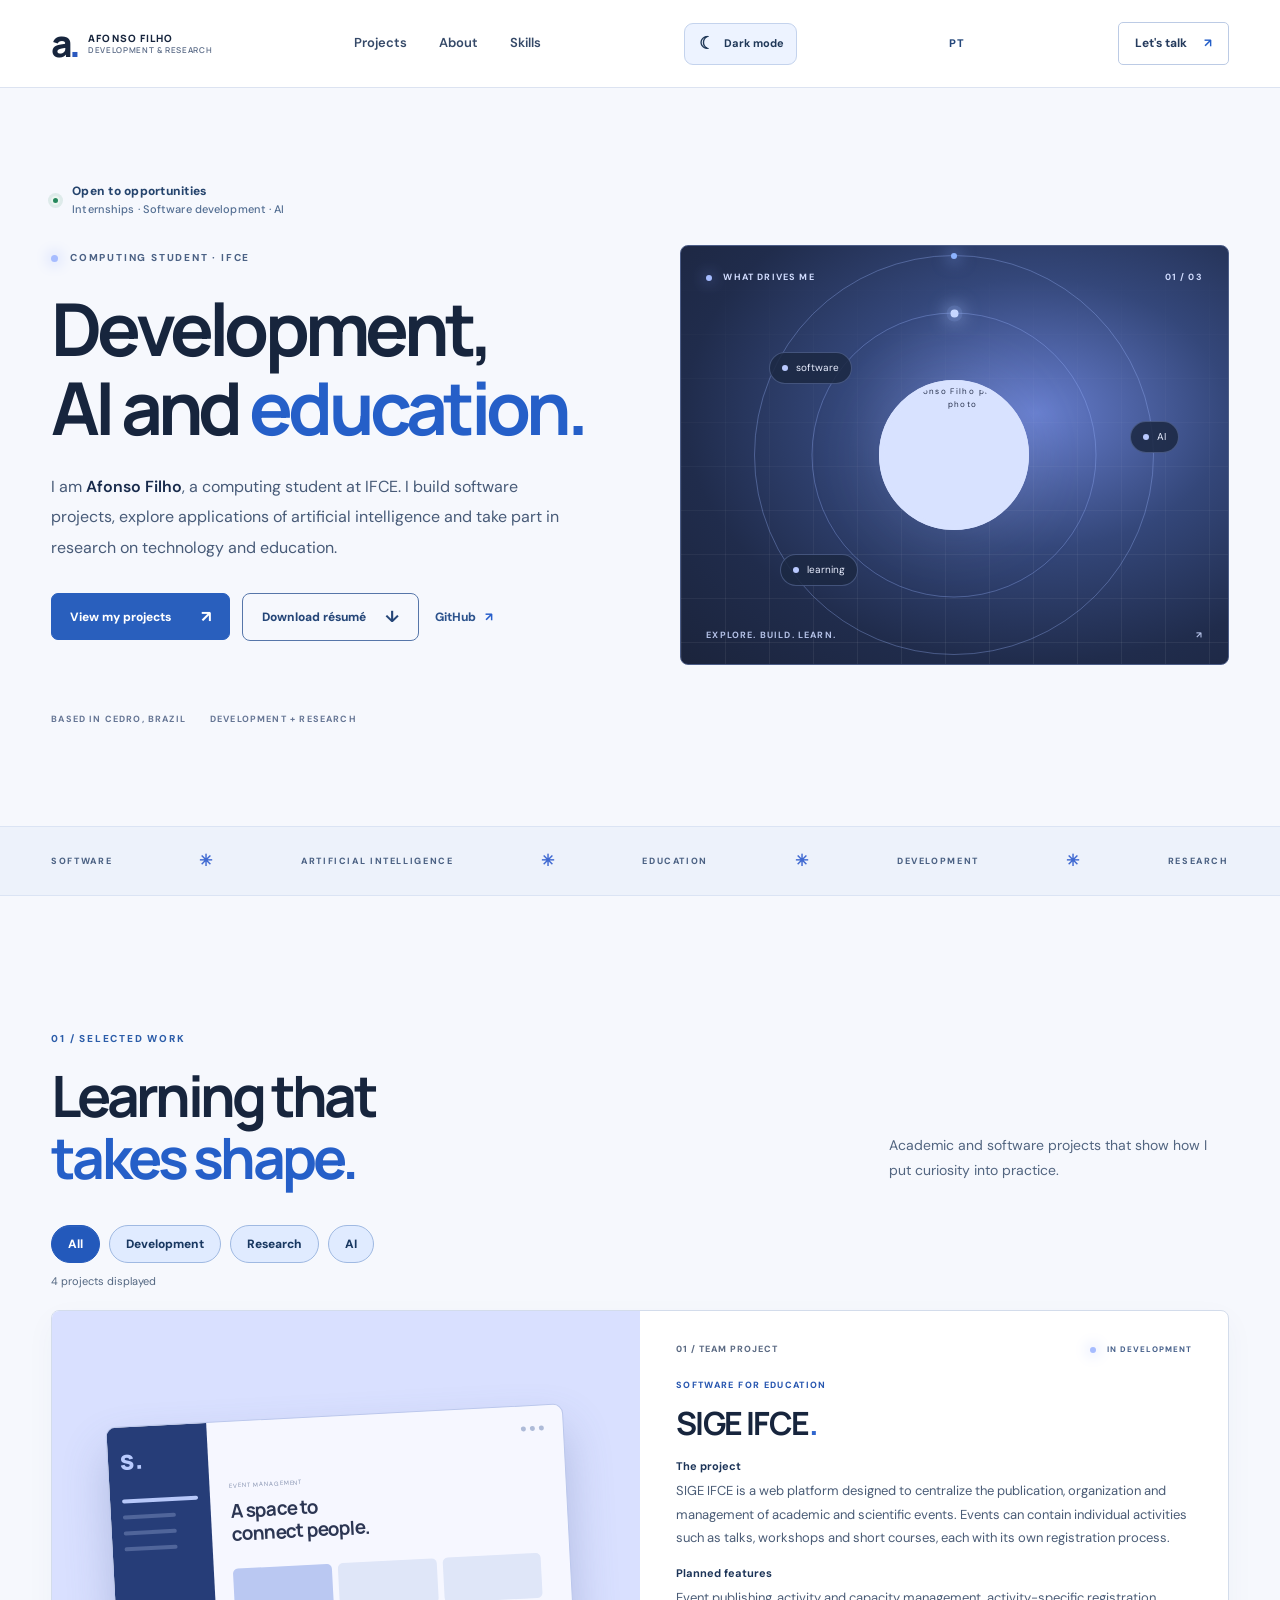
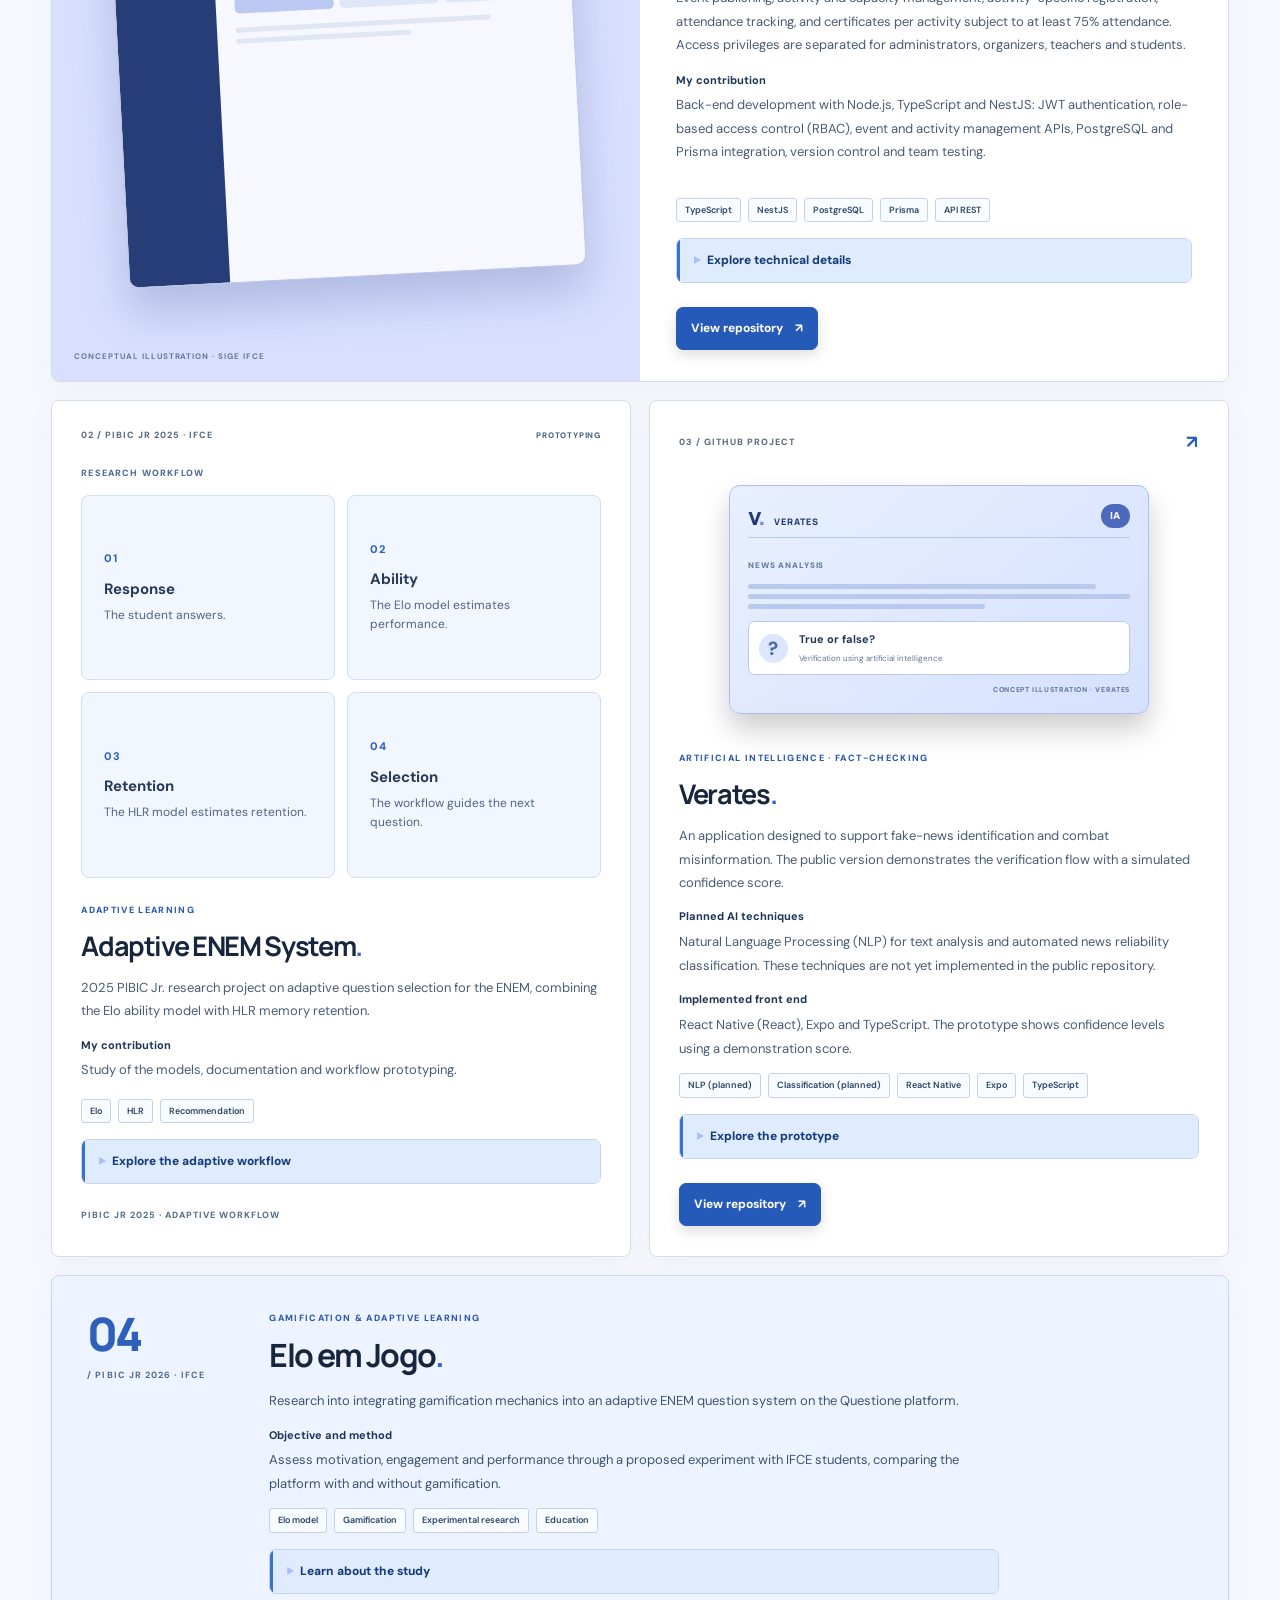
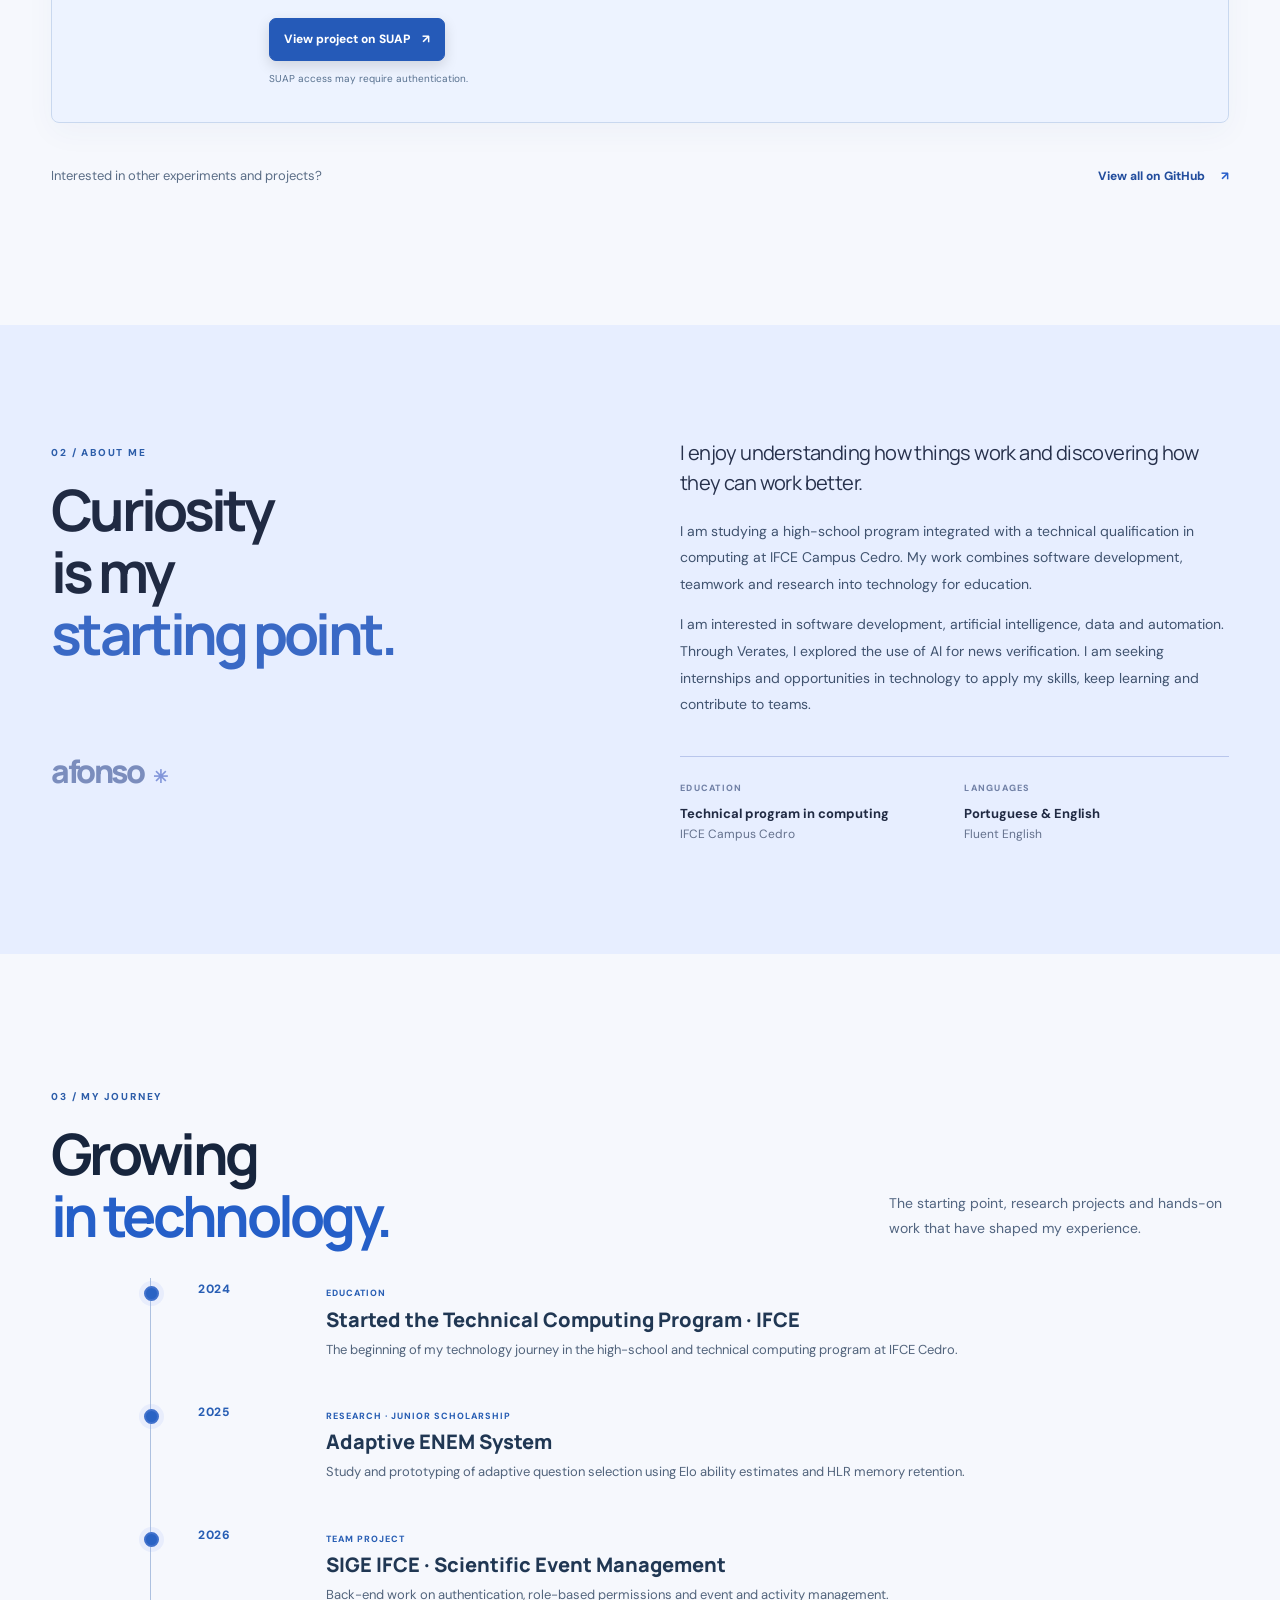
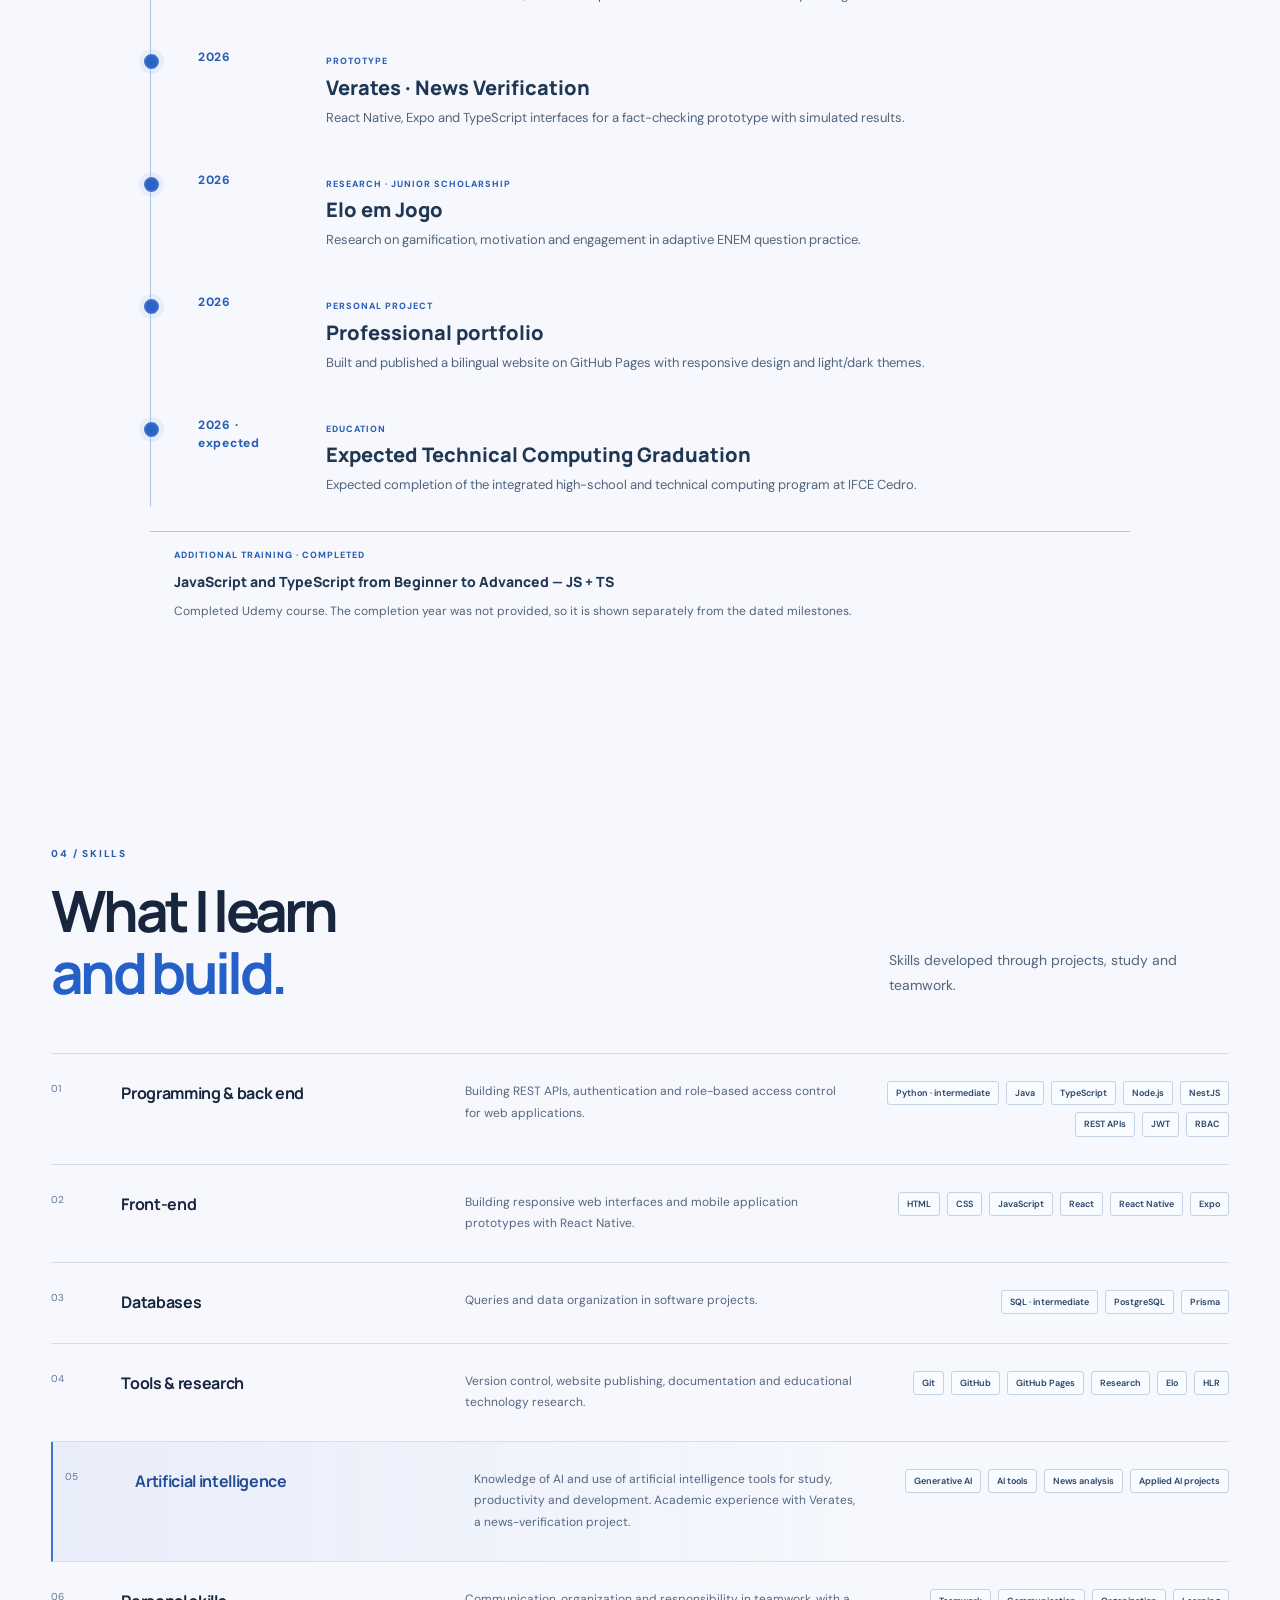
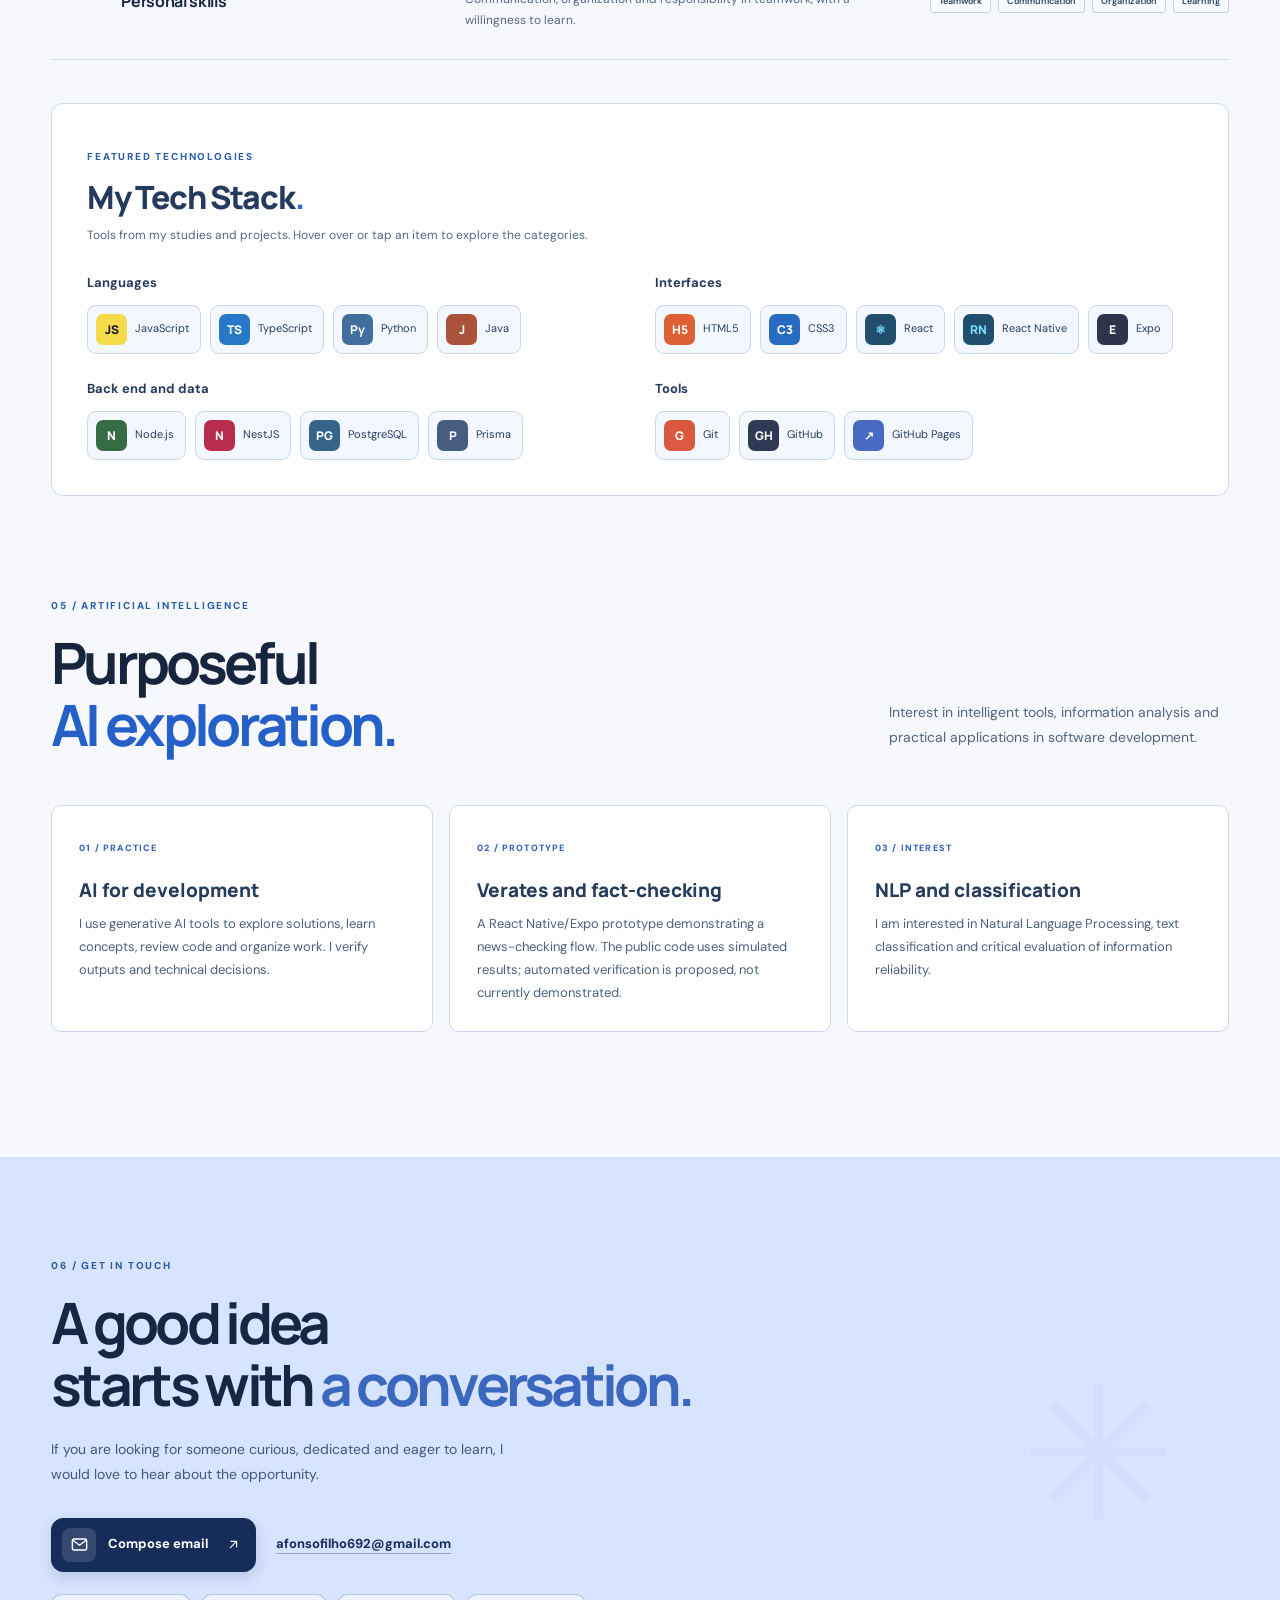
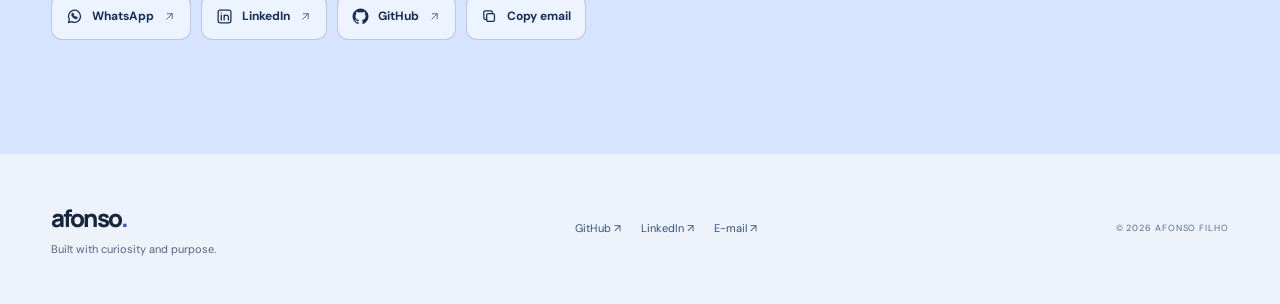
==== en.html @ eaf76ac8 "Adiciona WhatsApp aos contatos do portfólio" ====
<!doctype html>
<html lang="en">
<head>
  <meta charset="utf-8">
  <meta name="viewport" content="width=device-width,initial-scale=1">
  <meta name="description" content="Afonso Filho's portfolio featuring software development, artificial intelligence, IFCE research projects and interest in tech internships.">
  <meta name="theme-color" content="#10131c">
  <title>Afonso Filho | Software Development & AI Portfolio</title>

  <link rel="canonical" href="https://dev-aafonso.github.io/afonso-filho-portfolio/en.html">
  <link rel="alternate" hreflang="pt-BR" href="https://dev-aafonso.github.io/afonso-filho-portfolio/">
  <link rel="alternate" hreflang="en" href="https://dev-aafonso.github.io/afonso-filho-portfolio/en.html">
  <link rel="alternate" hreflang="x-default" href="https://dev-aafonso.github.io/afonso-filho-portfolio/">
  <meta name="robots" content="index, follow">
  <meta property="og:type" content="website">
  <meta property="og:site_name" content="Afonso Filho — Portfolio">
  <meta property="og:locale" content="en_US">
  <meta property="og:title" content="Afonso Filho | Software Development & AI Portfolio">
  <meta property="og:description" content="Afonso Filho's portfolio featuring software development, artificial intelligence, IFCE research projects and interest in tech internships.">
  <meta property="og:url" content="https://dev-aafonso.github.io/afonso-filho-portfolio/en.html">
  <meta property="og:image" content="https://avatars.githubusercontent.com/u/185633036?v=4">
  <meta property="og:image:alt" content="Afonso Filho — developer profile photo">
  <meta name="twitter:card" content="summary">
  <meta name="twitter:title" content="Afonso Filho | Software Development & AI Portfolio">
  <meta name="twitter:description" content="Afonso Filho's portfolio featuring software development, artificial intelligence, IFCE research projects and interest in tech internships.">
  <meta name="twitter:image" content="https://avatars.githubusercontent.com/u/185633036?v=4">
  <script type="application/ld+json">{"@context":"https://schema.org","@type":"Person","name":"Afonso José Moreira Barros Filho","alternateName":"Afonso Filho","url":"https://dev-aafonso.github.io/afonso-filho-portfolio/en.html","sameAs":["https://github.com/Dev-aafonso","https://www.linkedin.com/in/afonso-filho-ab43811a6/"],"jobTitle":"Computing student and software developer","knowsAbout":["JavaScript","TypeScript","React","React Native","Node.js","NestJS","PostgreSQL","Artificial Intelligence"]}</script>
  <link rel="icon" href="./favicon.svg" type="image/svg+xml">
  <script>
    /* Defina o tema antes do primeiro desenho da pagina (evita flash visual). */
    (function () {
      try {
        var saved = localStorage.getItem('afonso-theme');
        var chosen = saved === 'light' || saved === 'dark'
          ? saved
          : (matchMedia('(prefers-color-scheme: light)').matches ? 'light' : 'dark');
        document.documentElement.setAttribute('data-theme', chosen);
      } catch (e) {
        document.documentElement.setAttribute('data-theme', 'dark');
      }
    })();
  </script>
  <link rel="stylesheet" href="./style.css">
  <link rel="stylesheet" href="./theme-responsive.css?v=20261117-15">
  <link rel="stylesheet" href="./contact-timeline.css?v=20261117-15">
  <script src="./script.js?v=20261117-15" defer></script>
</head>
<body>
  <div class="scroll-progress" data-scroll-progress aria-hidden="true"></div>
  <a class="skip-link" href="#conteudo">Skip to content</a>
  <header class="header">
    <div class="shell nav-wrap">
      <a class="brand" href="#inicio" aria-label="Afonso Filho, home"><span class="brand-mark">a<span>.</span></span><span class="brand-name">AFONSO FILHO <small>DEVELOPMENT & RESEARCH</small></span></a>
      <nav class="navigation" aria-label="Main navigation"><a href="#projetos">Projects</a><a href="#sobre">About</a><a href="#conhecimentos">Skills</a></nav>
      <details class="mobile-menu"><summary>Menu</summary><nav aria-label="Mobile navigation"><a href="#projetos">Projects</a><a href="#sobre">About</a><a href="#conhecimentos">Skills</a><a href="#contato">Contact</a><a href="#trajetoria">Journey</a><a href="#inteligencia-artificial">AI</a></nav></details>
      <button class="theme-toggle" type="button" data-theme-toggle aria-label="Enable light mode" title="Enable light mode"><span class="theme-icon" aria-hidden="true">☀</span><span class="theme-label">Light mode</span></button>
      <a class="language-link" href="./index.html" lang="pt-BR" hreflang="pt-BR">PT</a><a class="nav-contact" href="#contato">Let's talk <span aria-hidden="true">↗</span></a>
    </div>
  </header>
  <main id="conteudo">
    <section class="hero shell" id="inicio">
      <div class="hero-copy">
        <div class="work-availability"><span class="availability-pulse" aria-hidden="true"></span><span><strong>Open to opportunities</strong><small>Internships · Software development · AI</small></span></div>
        <p class="eyebrow"><span class="status-dot"></span> COMPUTING STUDENT · IFCE</p>
        <h1>Development,<br>AI and <em>education.</em></h1>
        <p class="hero-intro">I am <strong>Afonso Filho</strong>, a computing student at IFCE. I build software projects, explore applications of artificial intelligence and take part in research on technology and education.</p>
        <div class="hero-actions"><a class="button primary hero-main-cta" href="#projetos">View my projects <span class="cta-symbol" aria-hidden="true">↗</span></a><a class="button hero-secondary-cta" href="./curriculo-afonso.pdf" download="Curriculo_Afonso.pdf">Download résumé <span class="cta-symbol" aria-hidden="true">↓</span></a><a class="text-link hero-tertiary-link" href="https://github.com/Dev-aafonso" target="_blank" rel="noopener noreferrer">GitHub <span aria-hidden="true">↗</span></a></div>
        <div class="hero-meta"><span>BASED IN CEDRO, BRAZIL</span><span>DEVELOPMENT + RESEARCH</span></div>
      </div>
      <div class="hero-visual" aria-label="Afonso profile photo and illustration of technology, research and learning">
        <div class="visual-top"><span class="visual-tag"><i></i> WHAT DRIVES ME</span><span class="visual-number">01 / 03</span></div>
        <div class="visual-orbit orbit-one"></div><div class="visual-orbit orbit-two"></div>
        <div class="visual-center"><img class="profile-photo" src="https://avatars.githubusercontent.com/u/185633036?v=4" alt="Afonso Filho profile photo" width="150" height="150"></div>
        <span class="orbit-label label-one"><i></i> software</span><span class="orbit-label label-two"><i></i> AI</span><span class="orbit-label label-three"><i></i> learning</span>
        <div class="visual-bottom"><span>EXPLORE. BUILD. LEARN.</span><span>↗</span></div>
      </div>
    </section>
    <div class="ticker" aria-label="Areas of interest"><div class="shell ticker-inner"><span>SOFTWARE</span><i>✳</i><span>ARTIFICIAL INTELLIGENCE</span><i>✳</i><span>EDUCATION</span><i>✳</i><span>DEVELOPMENT</span><i>✳</i><span>RESEARCH</span></div></div>

    <section class="section shell" id="projetos">
      <div class="section-head"><div><p class="eyebrow section-kicker">01 / SELECTED WORK</p><h2>Learning that<br><em>takes shape.</em></h2></div><p>Academic and software projects that show how I put curiosity into practice.</p></div>
      <div class="project-filter" role="group" aria-label="Filter projects">
        <button type="button" class="filter-btn is-active" data-project-filter="all" aria-pressed="true">All</button>
        <button type="button" class="filter-btn" data-project-filter="software" aria-pressed="false">Development</button>
        <button type="button" class="filter-btn" data-project-filter="research" aria-pressed="false">Research</button>
        <button type="button" class="filter-btn" data-project-filter="ai" aria-pressed="false">AI</button>
      </div><p class="filter-feedback" data-filter-feedback aria-live="polite">4 projects displayed</p>
      <article class="project feature-project" data-project-category="software">
        <div class="project-art art-sige" aria-hidden="true"><div class="mini-app"><div class="mini-sidebar"><span class="mini-logo">s.</span><span class="mini-line wide"></span><span class="mini-line"></span><span class="mini-line"></span><span class="mini-line"></span></div><div class="mini-content"><div class="mini-window"><i></i><i></i><i></i></div><span class="mini-label">EVENT MANAGEMENT</span><strong>A space to<br>connect people.</strong><div class="mini-cards"><b></b><b></b><b></b></div><div class="mini-bars"><i></i><i></i></div></div></div><span class="art-caption">CONCEPTUAL ILLUSTRATION · SIGE IFCE</span></div>
        <div class="project-info"><div class="project-top"><span>01 / TEAM PROJECT</span><span class="project-status"><i></i> IN DEVELOPMENT</span></div><div><p class="project-overline">SOFTWARE FOR EDUCATION</p><h3>SIGE IFCE<span>.</span></h3><p class="contribution"><strong>The project</strong> SIGE IFCE is a web platform designed to centralize the publication, organization and management of academic and scientific events. Events can contain individual activities such as talks, workshops and short courses, each with its own registration process.</p><p class="contribution"><strong>Planned features</strong> Event publishing, activity and capacity management, activity-specific registration, attendance tracking, and certificates per activity subject to at least 75% attendance. Access privileges are separated for administrators, organizers, teachers and students.</p><p class="contribution"><strong>My contribution</strong> Back-end development with Node.js, TypeScript and NestJS: JWT authentication, role-based access control (RBAC), event and activity management APIs, PostgreSQL and Prisma integration, version control and team testing.</p></div><div><div class="tags"><span>TypeScript</span><span>NestJS</span><span>PostgreSQL</span><span>Prisma</span><span>API REST</span></div><details class="project-extra"><summary>Explore technical details</summary><div class="project-extra-body"><p>Modular API architecture covering authentication, business rules and data persistence.</p><ul><li>Draft, published, closed and canceled event states.</li><li>Event activities with their own capacity and dates.</li><li>Role permissions and organizer-specific access using JWT and RBAC.</li><li>Registrations, attendance and certificates belong to the planned scope.</li></ul></div></details><a class="project-link" href="https://github.com/Dev-aafonso/SigeIFCE" target="_blank" rel="noopener noreferrer">View repository <span aria-hidden="true">↗</span></a></div></div>
      </article>
      <div class="project-grid">
        <article class="project small-project research-project" data-project-category="research"><div class="card-header"><span>02 / PIBIC JR 2025 · IFCE</span><span class="research-status">PROTOTYPING</span></div><div class="research-flow"><p>RESEARCH WORKFLOW</p><ol aria-label="Simplified research stages"><li><span>01</span><strong>Response</strong><small>The student answers.</small></li><li><span>02</span><strong>Ability</strong><small>The Elo model estimates performance.</small></li><li><span>03</span><strong>Retention</strong><small>The HLR model estimates retention.</small></li><li><span>04</span><strong>Selection</strong><small>The workflow guides the next question.</small></li></ol></div><div class="small-content"><p class="project-overline">ADAPTIVE LEARNING</p><h3>Adaptive ENEM System<span>.</span></h3><p>2025 PIBIC Jr. research project on adaptive question selection for the ENEM, combining the Elo ability model with HLR memory retention.</p><p class="contribution"><strong>My contribution</strong> Study of the models, documentation and workflow prototyping.</p><div class="tags"><span>Elo</span><span>HLR</span><span>Recommendation</span></div><details class="project-extra"><summary>Explore the adaptive workflow</summary><div class="project-extra-body"><p>The proposal combines Elo-based ability estimation with retention prediction using Half-life Regression (HLR).</p><ul><li>Answers update performance estimates.</li><li>Response history informs retention estimates.</li><li>The system chooses topics and questions for the next review.</li></ul></div></details><span class="quiet-label">PIBIC JR 2025 · ADAPTIVE WORKFLOW</span></div></article>
        <article class="project small-project verates-project" data-project-category="ai"><div class="card-header"><span>03 / GITHUB PROJECT</span><span class="arrow-icon">↗</span></div><div class="verates-art" aria-hidden="true"><div class="fact-check-ui"><div class="fact-check-head"><span class="fact-check-logo">v<span>.</span> <small>VERATES</small></span><span class="fact-check-chip">IA</span></div><div class="fact-check-question"><span class="fact-check-label">NEWS ANALYSIS</span><div class="fact-check-lines"><i></i><i></i><i></i></div></div><div class="fact-check-result"><span class="fact-check-symbol">?</span><span class="fact-check-copy"><strong>True or false?</strong><small>Verification using artificial intelligence</small></span></div><span class="fact-check-decor">CONCEPT ILLUSTRATION · VERATES</span></div></div><div class="small-content"><p class="project-overline">ARTIFICIAL INTELLIGENCE · FACT-CHECKING</p><h3>Verates<span>.</span></h3><p>An application designed to support fake-news identification and combat misinformation. The public version demonstrates the verification flow with a simulated confidence score.</p><p class="contribution"><strong>Planned AI techniques</strong> Natural Language Processing (NLP) for text analysis and automated news reliability classification. These techniques are not yet implemented in the public repository.</p><p class="contribution"><strong>Implemented front end</strong> React Native (React), Expo and TypeScript. The prototype shows confidence levels using a demonstration score.</p><div class="tags"><span>NLP (planned)</span><span>Classification (planned)</span><span>React Native</span><span>Expo</span><span>TypeScript</span></div><details class="project-extra"><summary>Explore the prototype</summary><div class="project-extra-body"><p>Built with React Native, Expo and TypeScript, the app includes link submission and results screens.</p><p><strong>Current state:</strong> the displayed score is simulated. NLP and reliability classification are proposed future integrations, not features verified in the public code.</p></div></details><a class="project-link" href="https://github.com/Dev-aafonso/ProjetoVerates" target="_blank" rel="noopener noreferrer">View repository <span aria-hidden="true">↗</span></a></div></article>
      </div>
      <article class="project pibic-project" data-project-category="research" aria-labelledby="pibic-title">
        <div class="pibic-number">04 <span>/ PIBIC JR 2026 · IFCE</span></div>
        <div class="pibic-copy"><p class="project-overline">GAMIFICATION & ADAPTIVE LEARNING</p><h3 id="pibic-title">Elo em Jogo<span>.</span></h3><p>Research into integrating gamification mechanics into an adaptive ENEM question system on the Questione platform.</p><p class="contribution"><strong>Objective and method</strong> Assess motivation, engagement and performance through a proposed experiment with IFCE students, comparing the platform with and without gamification.</p><div class="tags"><span>Elo model</span><span>Gamification</span><span>Experimental research</span><span>Education</span></div><details class="project-extra"><summary>Learn about the study</summary><div class="project-extra-body"><p>The study examines whether gamification mechanics can benefit motivation, engagement and performance when practicing adaptive ENEM questions.</p><p><strong>Stage:</strong> research and design of a comparison between gamified and non-gamified experiences.</p></div></details><a class="project-link" href="https://suap.ifce.edu.br/pesquisa/projeto/3895/" target="_blank" rel="noopener noreferrer">View project on SUAP <span aria-hidden="true">↗</span></a><small class="pibic-note">SUAP access may require authentication.</small></div>
      </article>
      <div class="more-work"><p>Interested in other experiments and projects?</p><a class="text-link" href="https://github.com/Dev-aafonso?tab=repositories" target="_blank" rel="noopener noreferrer">View all on GitHub <span aria-hidden="true">↗</span></a></div>
    </section>

    <section class="about-band" id="sobre"><div class="shell about-layout"><div class="about-heading"><p class="eyebrow section-kicker">02 / ABOUT ME</p><h2>Curiosity<br>is my<br> <em>starting point.</em></h2><div class="about-signature">afonso<span>✳</span></div></div><div class="about-copy"><p class="lead">I enjoy understanding how things work and discovering how they can work better.</p><p>I am studying a high-school program integrated with a technical qualification in computing at IFCE Campus Cedro. My work combines software development, teamwork and research into technology for education.</p><p>I am interested in software development, artificial intelligence, data and automation. Through Verates, I explored the use of AI for news verification. I am seeking internships and opportunities in technology to apply my skills, keep learning and contribute to teams.</p><div class="about-facts"><div><span>EDUCATION</span><strong>Technical program in computing</strong><small>IFCE Campus Cedro</small></div><div><span>LANGUAGES</span><strong>Portuguese & English</strong><small>Fluent English</small></div></div></div></div></section>

    <section class="section shell timeline-section" id="trajetoria" aria-labelledby="timeline-title">
      <div class="section-head timeline-heading">
        <div><p class="eyebrow section-kicker">03 / MY JOURNEY</p><h2 id="timeline-title">Growing<br><em>in technology.</em></h2></div>
        <p>The starting point, research projects and hands-on work that have shaped my experience.</p>
      </div>
      <ol class="journey-timeline" data-journey-timeline aria-label="Milestones in my journey">
        <li class="journey-item journey-formacao"><span class="journey-date">2024</span><div class="journey-content"><span class="journey-kind">EDUCATION</span><h3>Started the Technical Computing Program · IFCE</h3><p>The beginning of my technology journey in the high-school and technical computing program at IFCE Cedro.</p></div></li>
        <li class="journey-item journey-pesquisa"><span class="journey-date">2025</span><div class="journey-content"><span class="journey-kind">RESEARCH · JUNIOR SCHOLARSHIP</span><h3>Adaptive ENEM System</h3><p>Study and prototyping of adaptive question selection using Elo ability estimates and HLR memory retention.</p></div></li>
        <li class="journey-item journey-projeto"><span class="journey-date">2026</span><div class="journey-content"><span class="journey-kind">TEAM PROJECT</span><h3>SIGE IFCE · Scientific Event Management</h3><p>Back-end work on authentication, role-based permissions and event and activity management.</p></div></li>
        <li class="journey-item journey-projeto"><span class="journey-date">2026</span><div class="journey-content"><span class="journey-kind">PROTOTYPE</span><h3>Verates · News Verification</h3><p>React Native, Expo and TypeScript interfaces for a fact-checking prototype with simulated results.</p></div></li>
        <li class="journey-item journey-pesquisa"><span class="journey-date">2026</span><div class="journey-content"><span class="journey-kind">RESEARCH · JUNIOR SCHOLARSHIP</span><h3>Elo em Jogo</h3><p>Research on gamification, motivation and engagement in adaptive ENEM question practice.</p></div></li>
        <li class="journey-item journey-projeto"><span class="journey-date">2026</span><div class="journey-content"><span class="journey-kind">PERSONAL PROJECT</span><h3>Professional portfolio</h3><p>Built and published a bilingual website on GitHub Pages with responsive design and light/dark themes.</p></div></li>
        <li class="journey-item journey-formacao"><span class="journey-date">2026 · expected</span><div class="journey-content"><span class="journey-kind">EDUCATION</span><h3>Expected Technical Computing Graduation</h3><p>Expected completion of the integrated high-school and technical computing program at IFCE Cedro.</p></div></li>
      </ol>
      <div class="timeline-cert"><span class="journey-kind">ADDITIONAL TRAINING · COMPLETED</span><strong>JavaScript and TypeScript from Beginner to Advanced — JS + TS</strong><p>Completed Udemy course. The completion year was not provided, so it is shown separately from the dated milestones.</p></div>
    </section>

    <section class="section shell skills-section" id="conhecimentos"><div class="section-head"><div><p class="eyebrow section-kicker">04 / SKILLS</p><h2>What I learn<br><em>and build.</em></h2></div><p>Skills developed through projects, study and teamwork.</p></div><div class="skill-list">
      <div class="skill-row"><span class="skill-index">01</span><h3>Programming & back end</h3><p>Building REST APIs, authentication and role-based access control for web applications.</p><div class="skill-pills"><span>Python · intermediate</span><span>Java</span><span>TypeScript</span><span>Node.js</span><span>NestJS</span><span>REST APIs</span><span>JWT</span><span>RBAC</span></div></div>
      <div class="skill-row"><span class="skill-index">02</span><h3>Front-end</h3><p>Building responsive web interfaces and mobile application prototypes with React Native.</p><div class="skill-pills"><span>HTML</span><span>CSS</span><span>JavaScript</span><span>React</span><span>React Native</span><span>Expo</span></div></div>
      <div class="skill-row"><span class="skill-index">03</span><h3>Databases</h3><p>Queries and data organization in software projects.</p><div class="skill-pills"><span>SQL · intermediate</span><span>PostgreSQL</span><span>Prisma</span></div></div>
      <div class="skill-row"><span class="skill-index">04</span><h3>Tools & research</h3><p>Version control, website publishing, documentation and educational technology research.</p><div class="skill-pills"><span>Git</span><span>GitHub</span><span>GitHub Pages</span><span>Research</span><span>Elo</span><span>HLR</span></div></div>
      <div class="skill-row ai-skill-row"><span class="skill-index">05</span><h3>Artificial intelligence</h3><p>Knowledge of AI and use of artificial intelligence tools for study, productivity and development. Academic experience with Verates, a news-verification project.</p><div class="skill-pills"><span>Generative AI</span><span>AI tools</span><span>News analysis</span><span>Applied AI projects</span></div></div>
      <div class="skill-row"><span class="skill-index">06</span><h3>Personal skills</h3><p>Communication, organization and responsibility in teamwork, with a willingness to learn.</p><div class="skill-pills"><span>Teamwork</span><span>Communication</span><span>Organization</span><span>Learning</span></div></div>
    </div>
    <div class="stack-visual" aria-labelledby="stack-title"><div class="stack-header"><p class="eyebrow section-kicker">FEATURED TECHNOLOGIES</p><h3 id="stack-title">My Tech Stack<span>.</span></h3><p>Tools from my studies and projects. Hover over or tap an item to explore the categories.</p></div>
      <div class="stack-groups">
        <div class="stack-group"><h4>Languages</h4><div class="tech-grid"><span class="tech-tile" title="JavaScript · language"><span class="tech-mark tech-js">JS</span><span>JavaScript</span></span><span class="tech-tile" title="TypeScript · language"><span class="tech-mark tech-ts">TS</span><span>TypeScript</span></span><span class="tech-tile" title="Python · language"><span class="tech-mark tech-py">Py</span><span>Python</span></span><span class="tech-tile" title="Java · language"><span class="tech-mark tech-java">J</span><span>Java</span></span></div></div>
        <div class="stack-group"><h4>Interfaces</h4><div class="tech-grid"><span class="tech-tile" title="HTML5 · markup"><span class="tech-mark tech-html">H5</span><span>HTML5</span></span><span class="tech-tile" title="CSS3 · styling"><span class="tech-mark tech-css">C3</span><span>CSS3</span></span><span class="tech-tile" title="React · interfaces"><span class="tech-mark tech-react">⚛</span><span>React</span></span><span class="tech-tile" title="React Native · mobile apps"><span class="tech-mark tech-react">RN</span><span>React Native</span></span><span class="tech-tile" title="Expo · apps"><span class="tech-mark tech-expo">E</span><span>Expo</span></span></div></div>
        <div class="stack-group"><h4>Back end and data</h4><div class="tech-grid"><span class="tech-tile" title="Node.js · server"><span class="tech-mark tech-node">N</span><span>Node.js</span></span><span class="tech-tile" title="NestJS · back-end framework"><span class="tech-mark tech-nest">N</span><span>NestJS</span></span><span class="tech-tile" title="PostgreSQL · database"><span class="tech-mark tech-postgres">PG</span><span>PostgreSQL</span></span><span class="tech-tile" title="Prisma · ORM"><span class="tech-mark tech-prisma">P</span><span>Prisma</span></span></div></div>
        <div class="stack-group"><h4>Tools</h4><div class="tech-grid"><span class="tech-tile" title="Git · version control"><span class="tech-mark tech-git">G</span><span>Git</span></span><span class="tech-tile" title="GitHub · collaboration"><span class="tech-mark tech-github">GH</span><span>GitHub</span></span><span class="tech-tile" title="GitHub Pages · publishing"><span class="tech-mark tech-pages">↗</span><span>GitHub Pages</span></span></div></div>
      </div></div>
    </section>

    <section class="section shell ai-section" id="inteligencia-artificial" aria-labelledby="ai-title">
      <div class="section-head"><div><p class="eyebrow section-kicker">05 / ARTIFICIAL INTELLIGENCE</p><h2 id="ai-title">Purposeful<br><em>AI exploration.</em></h2></div><p>Interest in intelligent tools, information analysis and practical applications in software development.</p></div>
      <div class="ai-topic-grid">
        <article class="ai-topic"><span class="ai-topic-number">01 / PRACTICE</span><h3>AI for development</h3><p>I use generative AI tools to explore solutions, learn concepts, review code and organize work. I verify outputs and technical decisions.</p></article>
        <article class="ai-topic"><span class="ai-topic-number">02 / PROTOTYPE</span><h3>Verates and fact-checking</h3><p>A React Native/Expo prototype demonstrating a news-checking flow. The public code uses simulated results; automated verification is proposed, not currently demonstrated.</p></article>
        <article class="ai-topic"><span class="ai-topic-number">03 / INTEREST</span><h3>NLP and classification</h3><p>I am interested in Natural Language Processing, text classification and critical evaluation of information reliability.</p></article>
      </div>
    </section>

    <section class="contact-section" id="contato">
      <div class="shell contact-inner">
        <div class="contact-content">
          <p class="eyebrow section-kicker">06 / GET IN TOUCH</p>
          <h2>A good idea<br>starts with <em>a conversation.</em></h2>
          <p class="contact-description">If you are looking for someone curious, dedicated and eager to learn, I would love to hear about the opportunity.</p>
          <div class="contact-actions">
            <a class="button light contact-main-cta" href="https://mail.google.com/mail/?view=cm&amp;fs=1&amp;to=afonsofilho692%40gmail.com" target="_blank" rel="noopener noreferrer" aria-label="Compose email to Afonso in Gmail">
              <span class="contact-action-icon"><svg viewBox="0 0 24 24" fill="none" stroke="currentColor" stroke-width="1.8" stroke-linecap="round" stroke-linejoin="round" aria-hidden="true"><rect x="3" y="5" width="18" height="14" rx="2"/><path d="m4 7 8 6 8-6"/></svg></span><span>Compose email</span><svg class="contact-arrow" viewBox="0 0 24 24" fill="none" stroke="currentColor" stroke-width="1.8" stroke-linecap="round" stroke-linejoin="round" aria-hidden="true"><path d="M7 17 17 7M8 7h9v9"/></svg>
            </a>
            <a class="contact-email" href="mailto:afonsofilho692@gmail.com">afonsofilho692@gmail.com</a>
          </div>
          <div class="contact-socials">
            <a class="contact-link" href="https://wa.me/5588994364644" target="_blank" rel="noopener noreferrer" aria-label="Chat on WhatsApp"><svg viewBox="0 0 24 24" fill="none" stroke="currentColor" stroke-width="1.8" stroke-linecap="round" stroke-linejoin="round" aria-hidden="true"><path d="M20.5 11.8a8.5 8.5 0 0 1-12.6 7.43L3.5 20.5l1.27-4.4A8.5 8.5 0 1 1 20.5 11.8Z"/><path d="M8.5 8.3c.2-.5.6-.7 1-.7.2 0 .4.1.5.4l.7 1.5c.1.2 0 .4-.1.6l-.5.5c.5 1.1 1.4 2 2.5 2.5l.5-.5c.2-.1.4-.2.6-.1l1.5.7c.3.1.4.3.4.5 0 .4-.2.8-.7 1-1 .4-2.9-.1-4.6-1.8s-2.2-3.6-1.8-4.6Z"/></svg><span>WhatsApp</span><svg class="contact-arrow" viewBox="0 0 24 24" fill="none" stroke="currentColor" stroke-width="1.8" stroke-linecap="round" stroke-linejoin="round" aria-hidden="true"><path d="M7 17 17 7M8 7h9v9"/></svg></a>
            <a class="contact-link" href="https://www.linkedin.com/in/afonso-filho-ab43811a6/" target="_blank" rel="noopener noreferrer"><svg viewBox="0 0 24 24" fill="none" stroke="currentColor" stroke-width="1.8" stroke-linecap="round" stroke-linejoin="round" aria-hidden="true"><rect x="3" y="3" width="18" height="18" rx="3"/><path d="M7.5 10v7M7.5 7h.01M11.5 17v-7m0 3a3 3 0 0 1 6 0v4"/></svg><span>LinkedIn</span><svg class="contact-arrow" viewBox="0 0 24 24" fill="none" stroke="currentColor" stroke-width="1.8" stroke-linecap="round" stroke-linejoin="round" aria-hidden="true"><path d="M7 17 17 7M8 7h9v9"/></svg></a>
            <a class="contact-link" href="https://github.com/Dev-aafonso" target="_blank" rel="noopener noreferrer"><svg viewBox="0 0 24 24" fill="currentColor" aria-hidden="true"><path d="M12 .8a11.2 11.2 0 0 0-3.54 21.83c.56.1.76-.24.76-.54v-2.15c-3.11.68-3.77-1.32-3.77-1.32-.51-1.3-1.25-1.65-1.25-1.65-1.02-.7.08-.68.08-.68 1.13.08 1.73 1.16 1.73 1.16 1 1.73 2.63 1.23 3.27.94.1-.73.39-1.23.7-1.51-2.49-.28-5.11-1.24-5.11-5.54 0-1.23.44-2.23 1.16-3.02-.12-.28-.5-1.42.11-2.97 0 0 .95-.31 3.08 1.15a10.68 10.68 0 0 1 5.61 0c2.14-1.46 3.08-1.15 3.08-1.15.61 1.55.23 2.69.11 2.97.72.79 1.16 1.79 1.16 3.02 0 4.31-2.63 5.25-5.13 5.53.41.35.76 1.03.76 2.08v3.14c0 .3.2.65.77.54A11.2 11.2 0 0 0 12 .8Z"/></svg><span>GitHub</span><svg class="contact-arrow" viewBox="0 0 24 24" fill="none" stroke="currentColor" stroke-width="1.8" stroke-linecap="round" stroke-linejoin="round" aria-hidden="true"><path d="M7 17 17 7M8 7h9v9"/></svg></a>
            <button type="button" class="copy-contact contact-link" data-copy-email><svg viewBox="0 0 24 24" fill="none" stroke="currentColor" stroke-width="1.8" stroke-linecap="round" stroke-linejoin="round" aria-hidden="true"><rect x="8" y="8" width="11" height="11" rx="2"/><path d="M16 8V6a2 2 0 0 0-2-2H6a2 2 0 0 0-2 2v8a2 2 0 0 0 2 2h2"/></svg><span>Copy email</span></button>
          </div>
          <p class="copy-feedback" data-copy-feedback aria-live="polite"></p>
        </div>
        <div class="contact-symbol" aria-hidden="true">✳</div>
      </div>
    </section>
  </main>
  <button type="button" class="back-to-top" data-back-to-top aria-label="Back to top" title="Back to top">↑</button>
  <footer class="footer"><div class="shell footer-inner"><div><a class="footer-brand" href="#inicio">afonso<span>.</span></a><p>Built with curiosity and purpose.</p></div><div class="footer-links"><a href="https://github.com/Dev-aafonso" target="_blank" rel="noopener noreferrer">GitHub ↗</a><a href="https://www.linkedin.com/in/afonso-filho-ab43811a6/" target="_blank" rel="noopener noreferrer">LinkedIn ↗</a><a href="mailto:afonsofilho692@gmail.com">E-mail ↗</a></div><span>© 2026 AFONSO FILHO</span></div></footer>
</body>
</html>
---- style.css ----
@import url('https://fonts.googleapis.com/css2?family=DM+Sans:wght@400;500;600;700&family=Manrope:wght@400;500;600;700;800&display=swap');
:root{color-scheme:dark;--bg:#10131c;--panel:#181d2a;--muted:#a8afbf;--white:#f7f7f4;--blue:#99aeff;--line:#303646;--ink:#20263c;--font:'DM Sans',Arial,sans-serif;--display:'Manrope',Arial,sans-serif}*{box-sizing:border-box}html{scroll-behavior:smooth;scroll-padding-top:90px}body{margin:0;background:var(--bg);color:var(--white);font-family:var(--font);font-size:16px;line-height:1.6}a{color:inherit;text-decoration:none}a:focus-visible{outline:3px solid #b9c9ff;outline-offset:5px;border-radius:3px}button{font:inherit}.shell{width:min(1200px,calc(100% - 72px));margin:auto}.skip-link{position:absolute;left:12px;top:-80px;z-index:100;padding:10px;background:#fff;color:#111}.skip-link:focus{top:12px}.header{height:88px;border-bottom:1px solid #252b39}.nav-wrap{display:flex;align-items:center;justify-content:space-between;height:100%;gap:32px}.brand{display:flex;align-items:center;gap:11px}.brand-mark{font-family:var(--display);font-size:37px;font-weight:800;letter-spacing:-4px;line-height:1}.brand-mark span,.footer-brand span{color:#9fb5ff}.brand-name{font-family:var(--display);font-weight:800;letter-spacing:.11em;font-size:10px;line-height:1.3}.brand-name small{display:block;color:#858d9e;font-size:8px;font-weight:600;letter-spacing:.08em}.navigation{display:flex;gap:38px;color:#b2b9c9;font-size:13px;font-weight:600}.navigation a,.footer-links a{transition:color .2s}.navigation a:hover,.footer-links a:hover{color:#fff}.nav-contact{border:1px solid #434b5f;padding:11px 16px;border-radius:5px;font-size:12px;font-weight:700;white-space:nowrap}.nav-contact span{margin-left:14px;color:var(--blue)}.hero{display:grid;grid-template-columns:1.03fr .97fr;align-items:center;gap:58px;padding-top:96px;padding-bottom:100px}.eyebrow{font-size:10px;letter-spacing:.18em;font-weight:800;color:#9aa7c2}.status-dot,.project-status i,.visual-tag i{display:inline-block;width:7px;height:7px;background:#a6bcff;border-radius:50%;margin-right:8px;vertical-align:middle;box-shadow:0 0 15px #849cff}.hero h1,.section h2,.about-heading h2,.contact-inner h2{font-family:var(--display);font-weight:700;letter-spacing:-.065em;line-height:1.09;margin:23px 0 24px}.hero h1{font-size:clamp(49px,5.7vw,76px)}h1 em,h2 em{font-style:normal;color:var(--blue)}.hero-intro{font-size:16px;line-height:1.9;color:#b8bfcd;max-width:520px}.hero-intro strong{color:#fff;font-weight:600}.hero-actions{display:flex;gap:29px;align-items:center;margin-top:33px}.button{display:inline-flex;align-items:center;justify-content:space-between;gap:28px;padding:15px 18px;border-radius:5px;font-size:12px;font-weight:800;transition:transform .2s,background .2s}.button:hover{transform:translateY(-2px)}.primary{background:#9db1ff;color:#11182a}.primary:hover{background:#b7c6ff}.text-link,.project-link{font-size:12px;font-weight:800}.text-link span,.project-link span{margin-left:13px;color:var(--blue)}.hero-meta{display:flex;flex-wrap:wrap;gap:24px;margin-top:71px;color:#7e889d;font-size:9px;font-weight:700;letter-spacing:.13em}.hero-visual{height:420px;position:relative;overflow:hidden;border:1px solid #4c5d87;background:radial-gradient(ellipse at 65% 40%,#667dcd 0,#34477a 38%,#202c4c 70%,#1b243c 100%);border-radius:8px}.hero-visual:before{content:'';position:absolute;inset:0;background-image:linear-gradient(#fff1 1px,transparent 1px),linear-gradient(90deg,#fff1 1px,transparent 1px);background-size:44px 44px;mask-image:linear-gradient(transparent,#000)}.visual-top,.visual-bottom{position:absolute;z-index:2;left:25px;right:25px;display:flex;justify-content:space-between;font-size:9px;letter-spacing:.13em;font-weight:700;color:#d2ddff}.visual-top{top:24px}.visual-bottom{bottom:22px;color:#b4c1e7}.visual-tag i{width:6px;height:6px}.visual-orbit{position:absolute;border:1px solid #9db6ff55;transform:translate(-50%,-50%);border-radius:50%;left:50%;top:50%}.orbit-one{width:285px;height:285px}.orbit-two{width:400px;height:400px}.visual-center{position:absolute;left:50%;top:50%;transform:translate(-50%,-50%);width:150px;height:150px;display:flex;justify-content:center;align-items:center;flex-direction:column;text-align:center;background:#d8e2ff;border-radius:50%;color:#252f4b;box-shadow:0 0 80px #cbd6ff25;font-size:8px;letter-spacing:.17em;line-height:1.6}.visual-center b{font-size:9px}.visual-glyph{font-size:46px;line-height:1;margin-bottom:7px}.orbit-label{position:absolute;z-index:2;background:#1c2944dd;border:1px solid #91a9e755;border-radius:30px;color:#e9eeff;font-size:10px;padding:7px 12px}.orbit-label i{display:inline-block;width:6px;height:6px;background:#b9c9ff;border-radius:50%;margin-right:5px}.label-one{top:106px;left:16%}.label-two{top:175px;right:9%}.label-three{bottom:78px;left:18%}.ticker{border-top:1px solid #2b3040;border-bottom:1px solid #2b3040;background:#141924}.ticker-inner{display:flex;justify-content:space-between;gap:20px;align-items:center;overflow:hidden;white-space:nowrap;padding:21px 0;color:#8e99ad;font-size:9px;font-weight:800;letter-spacing:.18em}.ticker i{font-style:normal;color:#95aaff;font-size:16px}.section{padding-top:125px;padding-bottom:125px}.section-head{display:flex;justify-content:space-between;align-items:end;gap:35px;margin-bottom:50px}.section-kicker{color:#91a8f5}.section h2,.about-heading h2,.contact-inner h2{font-size:clamp(38px,4.5vw,57px);margin:17px 0 0}.section-head>p{max-width:340px;color:#9ba4b5;font-size:14px;margin:0 0 5px;line-height:1.8}.project{border:1px solid #30384a;border-radius:8px;overflow:hidden;background:#181d29}.feature-project{display:grid;grid-template-columns:1fr 1fr;min-height:452px}.project-art{position:relative;overflow:hidden}.art-sige{background:#d9e0ff;display:flex;align-items:center;justify-content:center;min-height:420px}.mini-app{width:78%;height:69%;background:#f6f7ff;border:1px solid #bbc7ec;border-radius:10px;box-shadow:0 25px 45px #53639c4d;display:flex;overflow:hidden;transform:rotate(-3deg)}.mini-sidebar{width:22%;background:#263d78;padding:18px 12px;display:flex;flex-direction:column;gap:12px}.mini-logo{font-size:27px;font-family:var(--display);color:#b9cbff;font-weight:800;line-height:1;margin-bottom:15px}.mini-line{height:4px;width:70%;border-radius:4px;background:#8093c277}.mini-line.wide{width:100%;background:#b7c8fa}.mini-content{flex:1;padding:20px 19px;color:#2c3653}.mini-window{display:flex;gap:4px;justify-content:end}.mini-window i{width:5px;height:5px;background:#aebbd8;border-radius:50%}.mini-label{display:block;margin-top:35px;font-size:6px;letter-spacing:.15em;color:#8693b0}.mini-content strong{display:block;margin-top:8px;font-family:var(--display);font-size:clamp(12px,1.6vw,19px);line-height:1.25;letter-spacing:-.04em}.mini-cards{display:flex;gap:6px;margin-top:22px}.mini-cards b{width:31%;height:45px;background:#dfe6f8;border-radius:5px}.mini-cards b:first-child{background:#bac8f2}.mini-bars{margin-top:14px;display:grid;gap:6px}.mini-bars i{height:5px;width:80%;background:#e0e6f2;border-radius:2px}.mini-bars i+ i{width:55%}.art-caption{position:absolute;left:22px;bottom:18px;color:#66769f;font-size:8px;font-weight:700;letter-spacing:.12em}.project-info{padding:31px 36px;display:flex;flex-direction:column;justify-content:space-between;gap:25px}.project-top,.card-header{display:flex;justify-content:space-between;align-items:center;gap:12px;color:#98a5bc;font-size:9px;letter-spacing:.11em;font-weight:800}.project-status{font-size:8px;color:#bdc9eb;white-space:nowrap}.project-status i{width:6px;height:6px}.project-overline{color:#9aacf3!important;font-size:9px!important;font-weight:800;letter-spacing:.15em;margin:0 0 12px!important}.project h3{font-family:var(--display);font-size:32px;line-height:1.15;letter-spacing:-.05em;margin:0 0 15px}.project h3 span{color:#9bb2ff}.project-info p,.small-content p{font-size:13px;color:#b2bdce;line-height:1.8}.contribution strong{display:block;color:#e4e9f6;font-size:11px;margin-bottom:3px}.tags,.skill-pills{display:flex;flex-wrap:wrap;gap:7px}.tags span,.skill-pills span{border:1px solid #43506a;border-radius:3px;padding:4px 8px;color:#c2cce0;font-size:9px;font-weight:600}.project-link{display:inline-block;margin-top:24px}.project-grid{display:grid;grid-template-columns:1fr 1fr;gap:18px;margin-top:18px}.small-project{display:flex;flex-direction:column;padding:27px 29px 30px;min-height:480px}.arrow-icon{font-size:18px;color:#a9baff}.research-art,.verates-art{height:155px;position:relative;margin:5px 0 20px}.research-art:before{content:'';position:absolute;width:130px;height:130px;background:#819aff20;border:1px solid #899fff55;left:50%;top:50%;transform:translate(-50%,-50%);border-radius:50%;box-shadow:0 0 0 27px #8299ee0d,0 0 0 55px #8299ee08}.research-line{position:absolute;left:16%;right:13%;top:53%;height:1px;background:#839ae077;transform:rotate(-8deg)}.research-node{position:absolute;background:#263252;color:#d3ddff;border:1px solid #5f72a0;border-radius:25px;font-size:8px;letter-spacing:.09em;font-weight:700;padding:7px 10px}.node-a{top:46px;left:6%}.node-b{top:10px;left:43%}.node-c{bottom:25px;right:4%}.small-content{margin-top:auto}.small-content h3{font-size:27px}.small-content>p:not(.project-overline){min-height:70px}.quiet-label{display:inline-block;margin-top:24px;color:#8797b3;font-size:9px;letter-spacing:.11em;font-weight:700}.verates-art{display:flex;justify-content:center;align-items:center}.login-art{width:125px;height:145px;background:#e3e8f9;border-radius:8px;box-shadow:14px 14px 0 #7586b52a;transform:rotate(6deg);padding:16px 15px}.login-mark{font-size:24px;line-height:1;color:#263a68;font-weight:800}.login-mark span{color:#7595e7}.login-line{height:4px;width:55%;background:#b2bdd7;margin-top:5px;border-radius:3px}.login-line.long{width:80%;margin-top:14px}.login-input{height:13px;background:#f7f9ff;border:1px solid #c7d1e8;border-radius:3px;margin-top:9px}.login-btn{height:13px;border-radius:3px;margin-top:10px;background:#566fc4}.more-work{display:flex;justify-content:space-between;gap:20px;align-items:center;padding-top:30px;color:#98a3b5;font-size:13px}.more-work .text-link{color:#eaf0ff;white-space:nowrap}.about-band{background:#dce4ff;color:#202a43;padding:110px 0}.about-layout{display:grid;grid-template-columns:1fr 1fr;gap:80px}.about-heading .eyebrow{color:#6c7daa}.about-heading h2 em{color:#667ed0}.about-signature{font-family:var(--display);font-size:32px;letter-spacing:-.08em;font-weight:800;margin-top:82px;color:#7b8dbd}.about-signature span{font-size:18px;margin-left:9px;color:#8296da}.about-copy .lead{font-family:var(--display);font-size:20px;line-height:1.5;letter-spacing:-.03em;color:#27314c;margin-top:3px}.about-copy>p:not(.lead){font-size:14px;line-height:1.9;color:#4d5a76}.about-facts{display:grid;grid-template-columns:1fr 1fr;border-top:1px solid #b9c6ec;margin-top:38px;padding-top:24px;gap:20px}.about-facts span,.about-facts strong,.about-facts small{display:block}.about-facts span{color:#7181a6;font-size:9px;letter-spacing:.14em;font-weight:800;margin-bottom:9px}.about-facts strong{font-size:13px}.about-facts small{font-size:12px;color:#64718d}.skill-list{border-top:1px solid var(--line)}.skill-row{display:grid;grid-template-columns:50px 1fr 1.2fr 1.1fr;align-items:start;gap:20px;padding:27px 0;border-bottom:1px solid var(--line)}.skill-index{font-size:10px;color:#8191b3}.skill-row h3{font-family:var(--display);font-size:16px;letter-spacing:-.02em;margin:0}.skill-row p{color:#a1aaba;font-size:12px;line-height:1.8;margin:0}.skill-pills{justify-content:flex-end}.contact-section{background:#7991e2;color:#11182a;overflow:hidden}.contact-inner{position:relative;padding:91px 0;display:flex;justify-content:space-between;align-items:center}.contact-inner .eyebrow{color:#283b79}.contact-inner h2{max-width:700px}.contact-inner h2 em{color:#e3e9ff}.contact-inner p:not(.eyebrow){max-width:475px;font-size:14px;color:#273a6c;line-height:1.8;margin:22px 0}.contact-actions{display:flex;gap:20px;align-items:center;margin-top:29px;flex-wrap:wrap}.button.light{background:#f2f5ff;color:#202b48}.contact-email{font-size:12px;font-weight:700}.contact-symbol{font-size:185px;color:#b3c2f777;line-height:1;margin-right:40px}.footer{background:#0d1018}.footer-inner{min-height:150px;display:flex;align-items:center;justify-content:space-between;gap:25px}.footer-brand{font-family:var(--display);font-size:24px;letter-spacing:-.08em;font-weight:800}.footer-inner p{color:#7f899b;font-size:11px;margin:4px 0 0}.footer-links{display:flex;flex-wrap:wrap;gap:20px;font-size:11px;color:#bac2d0}.footer-inner>span{font-size:9px;color:#738097;letter-spacing:.1em;white-space:nowrap}@media(max-width:900px){.shell{width:min(100% - 48px,1200px)}.hero{gap:30px;padding-top:70px;padding-bottom:80px}.hero-visual{height:370px}.hero h1{font-size:52px}.feature-project{grid-template-columns:1fr 1fr}.project-info{padding:25px}.skill-row{grid-template-columns:35px 1fr 1.2fr}.skill-pills{grid-column:2/-1;justify-content:flex-start}.contact-symbol{font-size:130px;margin-right:0}.about-layout{gap:45px}}@media(max-width:680px){.shell{width:calc(100% - 38px)}.header{height:72px}.brand-name{font-size:9px}.brand-name small{font-size:7px}.brand-mark{font-size:33px}.navigation{display:none}.nav-contact{padding:9px 11px;font-size:11px}.nav-contact span{margin-left:7px}.hero{grid-template-columns:1fr;gap:42px;padding-top:55px;padding-bottom:60px}.hero h1{font-size:clamp(44px,11vw,63px);margin-top:19px}.hero-intro{font-size:15px}.hero-meta{margin-top:40px;gap:12px}.hero-visual{height:340px}.ticker-inner{justify-content:flex-start}.section{padding-top:80px;padding-bottom:80px}.section-head{display:block;margin-bottom:32px}.section-head>p{margin-top:20px}.feature-project,.project-grid{grid-template-columns:1fr}.art-sige{min-height:320px}.mini-app{height:235px}.mini-content strong{font-size:18px}.project-info{min-height:365px}.small-project{min-height:440px}.small-content>p:not(.project-overline){min-height:0}.more-work{align-items:flex-start;flex-direction:column;gap:4px}.about-band{padding:75px 0}.about-layout{grid-template-columns:1fr;gap:35px}.about-signature{margin-top:35px}.about-facts{gap:12px}.skill-row{grid-template-columns:30px 1fr;padding:23px 0;gap:8px 14px}.skill-row p,.skill-pills{grid-column:2}.contact-inner{padding:70px 0}.contact-symbol{position:absolute;right:-25px;top:35px;font-size:100px;opacity:.35}.contact-inner>div:first-child{z-index:1}.contact-inner h2{font-size:40px}.footer-inner{align-items:flex-start;flex-direction:column;justify-content:center;padding:35px 0;gap:24px}.footer-links{gap:17px}.footer-inner>span{font-size:8px}}@media(prefers-reduced-motion:reduce){html{scroll-behavior:auto}*,*:before,*:after{transition-duration:.01ms!important;animation-duration:.01ms!important}}
.profile-photo{display:block;width:100%;height:100%;object-fit:cover;object-position:center 27%;border-radius:50%;border:5px solid #d8e2ff;}

/* Ajustes de conteúdo e navegação */
.hero-actions{flex-wrap:wrap;row-gap:14px;column-gap:22px}
.mobile-menu{display:none}
.research-status{font-size:8px;color:#bdc9eb;letter-spacing:.1em;white-space:nowrap}
.research-flow{margin:20px 0 28px}
.research-flow>p{margin:0 0 10px;color:#93a5cc;font-size:9px;letter-spacing:.13em;font-weight:800}
.research-flow ol{padding:0;margin:0;list-style:none;display:grid;grid-template-columns:repeat(2,minmax(0,1fr));gap:7px}
.research-flow li{min-height:90px;padding:11px;background:#222b3e;border:1px solid #394962;border-radius:5px}
.research-flow li span,.research-flow li strong,.research-flow li small{display:block}
.research-flow li span{font-size:9px;color:#96adfc;font-weight:800;letter-spacing:.1em}
.research-flow li strong{font-size:12px;margin-top:3px}
.research-flow li small{font-size:10px;color:#acb8cc;line-height:1.45;margin-top:2px}
.research-project .small-content>p:not(.project-overline){min-height:0}
.research-project .contribution{margin:13px 0 17px}
@media(max-width:680px){
 .nav-wrap{gap:10px}
 .mobile-menu{display:block;position:relative;margin-left:auto;z-index:10}
 .mobile-menu summary{cursor:pointer;list-style:none;font-size:11px;font-weight:700;color:#d9e1f2;padding:9px 4px}
 .mobile-menu summary::-webkit-details-marker{display:none}
 .mobile-menu summary:after{content:' ▾';color:#aabaff}
 .mobile-menu summary:focus-visible{outline:3px solid #b9c9ff;outline-offset:3px}
 .mobile-menu nav{position:absolute;top:calc(100% + 8px);right:-5px;min-width:175px;padding:8px;background:#1b2232;border:1px solid #45516b;border-radius:7px;box-shadow:0 12px 25px #0007;display:grid}
 .mobile-menu nav a{font-size:13px;color:#eef2ff;padding:9px 10px;border-radius:4px}
 .mobile-menu nav a:hover{background:#29334a}
}
@media(max-width:360px){.brand-name{display:none}.nav-contact{font-size:10px}.hero-actions{column-gap:17px}}

.pibic-project{margin-top:18px;padding:35px;display:grid;grid-template-columns:150px 1fr;gap:32px;background:#202943}.pibic-number{font-family:var(--display);font-size:46px;line-height:1;font-weight:800;letter-spacing:-.06em;color:#aabfff}.pibic-number span{display:block;margin-top:12px;font:700 9px var(--font);letter-spacing:.12em;color:#a6b4d0}.pibic-copy{max-width:730px}.pibic-copy p:not(.project-overline){font-size:13px;line-height:1.8;color:#c4cee1}.pibic-note{display:block;margin-top:10px;color:#9faecb;font-size:10px}@media(max-width:680px){.pibic-project{padding:27px 24px;grid-template-columns:1fr;gap:23px}.pibic-number{font-size:34px}}
.language-link{font-size:11px;font-weight:800;color:#cbd5ef;letter-spacing:.08em;padding:8px}@media(max-width:680px){.language-link{padding:5px}}


/* Verates: representação conceitual do projeto de inteligência artificial */
.verates-art{height:178px;margin:4px 0 14px;display:flex;align-items:center;justify-content:center}
.fact-check-ui{width:min(100%,340px);padding:14px 16px 12px;border-radius:11px;background:linear-gradient(140deg,#e8efff,#d6e1ff);color:#223459;box-shadow:0 15px 28px #0003;transform:rotate(-2deg);border:1px solid #aabff4}
.fact-check-head{display:flex;justify-content:space-between;align-items:center;padding-bottom:9px;border-bottom:1px solid #b6c8ed}
.fact-check-logo{font-family:var(--display);font-size:24px;font-weight:800;letter-spacing:-.06em;line-height:1;color:#223a76}
.fact-check-logo>span{color:#718ee8}.fact-check-logo small{font-size:9px;letter-spacing:.12em;margin-left:5px}
.fact-check-chip{background:#4d69bb;color:#f9fbff;font-size:10px;font-weight:900;padding:4px 9px;border-radius:12px;letter-spacing:.05em}
.fact-check-question{padding:12px 0}.fact-check-label{font-size:8px;font-weight:900;letter-spacing:.11em;color:#667aa4}
.fact-check-lines{margin-top:9px;display:grid;gap:5px}.fact-check-lines i{display:block;width:91%;height:5px;background:#b8c9ed;border-radius:6px}.fact-check-lines i:nth-child(2){width:100%}.fact-check-lines i:nth-child(3){width:62%}
.fact-check-result{display:flex;align-items:center;gap:11px;padding:9px 10px;background:#fff;border:1px solid #bac9e9;border-radius:7px}.fact-check-symbol{flex:none;display:grid;place-items:center;width:29px;height:29px;border-radius:50%;color:#4665b0;background:#dce6ff;font-size:19px;font-weight:800}.fact-check-copy{display:grid;gap:3px}.fact-check-copy strong{font-size:11px}.fact-check-copy small{font-size:8px;color:#637499}.fact-check-decor{display:block;margin-top:9px;color:#64759a;text-align:right;font-size:7px;letter-spacing:.09em;font-weight:800}
/* Conhecimento de IA e curso concluído */
.ai-skill-row{background:linear-gradient(90deg,rgba(113,139,223,.08),transparent 70%);border-left:2px solid #8da6ff;padding-left:12px}
.ai-skill-row h3{color:#c7d6ff}
.course-highlight{display:flex;align-items:center;gap:17px;margin-top:26px;padding:22px 25px;border-radius:8px;border:1px solid #536588;background:#1f2a42}
.course-icon{flex:none;display:grid;place-items:center;width:38px;height:38px;background:#8ba3ff;color:#1c2c53;border-radius:10px;font-weight:900;font-size:21px}
.course-label{font-size:9px;letter-spacing:.12em;font-weight:800;color:#9bb4ff}
.course-highlight h3{font-family:var(--display);font-size:16px;letter-spacing:-.02em;margin:6px 0 4px;color:#f0f4ff}
.course-highlight p{margin:0;font-size:12px;color:#b1c0df}
@media(max-width:680px){.fact-check-ui{width:min(100%,305px)}.verates-art{height:178px}.course-highlight{padding:18px;align-items:flex-start}.course-highlight h3{font-size:14px}}
---- theme-responsive.css ----
/* Afonso Filho | Camada de temas e responsividade.
   O CSS principal permanece intacto; personalizacoes ficam aqui. */

/* Base de layout flexivel */
html { scroll-padding-top: 28px; }
body { min-width: 280px; }
img, svg { max-width: 100%; }
.shell { width: min(1200px, calc(100% - 2 * clamp(16px, 4vw, 52px))); }
.hero, .feature-project, .project-grid, .about-layout, .skill-row { min-width: 0; }
.hero > *, .feature-project > *, .project-grid > *, .about-layout > *, .skill-row > * { min-width: 0; }
section[id] { scroll-margin-top: 24px; }
.hero { grid-template-columns: minmax(0, 1.02fr) minmax(0, .98fr); }
.hero h1 { overflow-wrap: normal; }
.hero-actions { gap: 14px 22px; }
.hero-actions .button { justify-content: center; }
.project-grid { grid-template-columns: repeat(2, minmax(0, 1fr)); }
.feature-project { grid-template-columns: repeat(2, minmax(0, 1fr)); }
.hero-visual { min-width: 0; }
.tags span, .skill-pills span { overflow-wrap: anywhere; }
.contact-email { overflow-wrap: anywhere; }
.more-work { flex-wrap: wrap; }
.nav-wrap { gap: clamp(10px, 1.7vw, 30px); }
.navigation { gap: clamp(14px, 2.5vw, 38px); }
.nav-contact { flex-shrink: 0; }
.brand { flex-shrink: 0; }
.brand-name { white-space: nowrap; }

/* Botao de alternancia claro/escuro */
.theme-toggle {
  display: inline-flex; align-items: center; justify-content: center; gap: 8px;
  flex: 0 0 auto; min-height: 42px; padding: 8px 12px;
  border: 1px solid #4c5973; border-radius: 9px;
  background: #20283b; color: #f4f7ff;
  font: 700 11px var(--font); line-height: 1.2;
  cursor: pointer; transition: background .18s, border-color .18s, transform .18s;
}
.theme-toggle:hover { background: #2a3653; border-color: #a3b9ff; transform: translateY(-1px); }
.theme-toggle:focus-visible, .mobile-menu a:focus-visible, .button:focus-visible {
  outline: 3px solid #9bb7ff; outline-offset: 3px;
}
.theme-icon { display: inline-grid; place-items: center; font-size: 17px; width: 19px; height: 19px; line-height: 1; }
.theme-label { white-space: nowrap; }
.language-link { min-height: 42px; min-width: 37px; display: inline-flex; align-items: center; justify-content: center; }
.mobile-menu nav a { min-height: 44px; display: flex; align-items: center; }

/* Tema claro: o tema escuro continua sendo o visual original. */
:root[data-theme="light"] {
  color-scheme: light;
  --bg: #f6f8fd; --panel: #fff; --muted: #566581;
  --white: #17253d; --blue: #255fc8; --line: #d6deed; --ink: #17253d;
}
:root[data-theme="light"] body { background: var(--bg); color: var(--white); }
:root[data-theme="light"] .header { background: #fff; border-color: #dce3f1; }
:root[data-theme="light"] .brand-mark span,
:root[data-theme="light"] .footer-brand span { color: #2b59bf; }
:root[data-theme="light"] .brand-name small { color: #596a86; }
:root[data-theme="light"] .navigation { color: #354968; }
:root[data-theme="light"] .navigation a:hover,
:root[data-theme="light"] .footer-links a:hover { color: #2059c7; }
:root[data-theme="light"] .nav-contact { border-color: #bccbe5; color: #253b5d; }
:root[data-theme="light"] .nav-contact span { color: #255fc8; }
:root[data-theme="light"] .language-link { color: #24477b; }
:root[data-theme="light"] .theme-toggle { background: #edf3ff; border-color: #c4d3ed; color: #203858; }
:root[data-theme="light"] .theme-toggle:hover { background: #dce8ff; border-color: #789bd8; }
:root[data-theme="light"] .eyebrow { color: #4c6285; }
:root[data-theme="light"] .hero-intro { color: #485b78; }
:root[data-theme="light"] .hero-intro strong { color: #182b4c; }
:root[data-theme="light"] .hero-meta { color: #657594; }
:root[data-theme="light"] .primary { background: #285fcb; color: #fff; }
:root[data-theme="light"] .primary:hover { background: #1a4fac; }
:root[data-theme="light"] .text-link span,
:root[data-theme="light"] .project-link span { color: #285fcb; }
:root[data-theme="light"] .ticker { background: #edf2fb; border-color: #dbe4f4; }
:root[data-theme="light"] .ticker-inner { color: #4b6183; }
:root[data-theme="light"] .ticker i { color: #406ad2; }
:root[data-theme="light"] .section-kicker { color: #2c5da9; }
:root[data-theme="light"] .section-head > p { color: #526580; }
:root[data-theme="light"] .project { background: #fff; border-color: #d3dceb; box-shadow: 0 10px 30px rgba(44,68,121,.04); }
:root[data-theme="light"] .project-top,
:root[data-theme="light"] .card-header { color: #5b6a83; }
:root[data-theme="light"] .project-status,
:root[data-theme="light"] .research-status { color: #47618b; }
:root[data-theme="light"] .project-overline { color: #2857b0 !important; }
:root[data-theme="light"] .project h3 span { color: #3066cd; }
:root[data-theme="light"] .project-info p,
:root[data-theme="light"] .small-content p { color: #4a5c76; }
:root[data-theme="light"] .contribution strong { color: #1c3458; }
:root[data-theme="light"] .tags span,
:root[data-theme="light"] .skill-pills span { color: #284466; border-color: #c5d2e5; background: #f8fbff; }
:root[data-theme="light"] .arrow-icon { color: #285cbd; }
:root[data-theme="light"] .quiet-label { color: #536985; }
:root[data-theme="light"] .more-work { color: #5a6d86; }
:root[data-theme="light"] .more-work .text-link { color: #224d9d; }
:root[data-theme="light"] .about-band { background: #e7eeff; }
:root[data-theme="light"] .about-heading h2 em { color: #3a69c5; }
:root[data-theme="light"] .about-copy > p:not(.lead) { color: #40536f; }
:root[data-theme="light"] .skill-index { color: #60759a; }
:root[data-theme="light"] .skill-row p { color: #556782; }
:root[data-theme="light"] .ai-skill-row { background: linear-gradient(90deg,rgba(60,107,211,.07),transparent 72%); border-left-color: #4073cf; }
:root[data-theme="light"] .ai-skill-row h3 { color: #234b94; }
:root[data-theme="light"] .research-flow > p { color: #49689a; }
:root[data-theme="light"] .research-flow li { background: #f2f6ff; border-color: #d0ddf2; }
:root[data-theme="light"] .research-flow li span { color: #2a61c3; }
:root[data-theme="light"] .research-flow li strong { color: #273a59; }
:root[data-theme="light"] .research-flow li small { color: #516483; }
:root[data-theme="light"] .pibic-project { background: #edf3ff; border-color: #c9d8ef; }
:root[data-theme="light"] .pibic-number { color: #2e60bb; }
:root[data-theme="light"] .pibic-number span { color: #53678a; }
:root[data-theme="light"] .pibic-copy p:not(.project-overline) { color: #3d5473; }
:root[data-theme="light"] .pibic-note { color: #57708e; }
:root[data-theme="light"] .course-highlight { background: #e9f0ff; border-color: #bfd1ed; }
:root[data-theme="light"] .course-icon { background: #3c67c6; color: #fff; }
:root[data-theme="light"] .course-label { color: #2859b4; }
:root[data-theme="light"] .course-highlight h3 { color: #213656; }
:root[data-theme="light"] .course-highlight p { color: #4f6384; }
:root[data-theme="light"] .contact-section { background: #d7e4ff; color: #152745; }
:root[data-theme="light"] .contact-inner .eyebrow { color: #315a9c; }
:root[data-theme="light"] .contact-inner h2 em { color: #3c67be; }
:root[data-theme="light"] .contact-inner p:not(.eyebrow) { color: #3f587d; }
:root[data-theme="light"] .button.light { background: #255fc8; color: #fff; }
:root[data-theme="light"] .contact-email { color: #224d95; }
:root[data-theme="light"] .contact-symbol { color: #7191d440; }
:root[data-theme="light"] .footer { background: #edf2fb; }
:root[data-theme="light"] .footer-inner p { color: #546785; }
:root[data-theme="light"] .footer-links { color: #365379; }
:root[data-theme="light"] .footer-inner > span { color: #586d8e; }
:root[data-theme="light"] .mobile-menu summary { color: #2a4161; }
:root[data-theme="light"] .mobile-menu summary:after { color: #305fae; }
:root[data-theme="light"] .mobile-menu nav { background: #fff; border-color: #c8d5eb; box-shadow: 0 16px 32px #1b3f7925; }
:root[data-theme="light"] .mobile-menu nav a { color: #213b63; }
:root[data-theme="light"] .mobile-menu nav a:hover { background: #eaf1ff; }
:root[data-theme="light"] .research-node { background: #e2ebff; color: #24446d; border-color: #b3c8eb; }

/* iPad, notebooks compactos e telas intermediarias */
@media (max-width: 1100px) {
  .navigation { display: none; }
  .mobile-menu { display: block; position: relative; margin-left: auto; z-index: 30; }
  .mobile-menu summary {
    list-style: none; display: flex; align-items: center; justify-content: center;
    min-height: 44px; padding: 9px 10px; cursor: pointer;
    font-size: 12px; font-weight: 800; color: #e2ebfc;
  }
  .mobile-menu summary::-webkit-details-marker { display: none; }
  .mobile-menu summary::after { content: ' ▾'; color: #aabaff; margin-left: 5px; }
  .mobile-menu[open] summary::after { content: ' ▴'; }
  .mobile-menu nav {
    position: absolute; right: 0; top: calc(100% + 6px); z-index: 30;
    min-width: min(235px, calc(100vw - 32px));
    display: grid; gap: 2px; padding: 9px; border-radius: 10px;
    border: 1px solid #45516b; background: #1b2232;
    box-shadow: 0 16px 30px rgba(0,0,0,.3);
  }
  .mobile-menu nav a { color: #f0f4ff; font-size: 13px; padding: 9px 11px; border-radius: 6px; }
  .mobile-menu nav a:hover { background: #29334a; }
  .hero { gap: 30px; }
  .hero h1 { font-size: clamp(42px, 5vw, 62px); }
  .skill-row { grid-template-columns: 40px minmax(0, .95fr) minmax(0, 1.2fr); }
  .skill-pills { grid-column: 2 / -1; justify-content: flex-start; }
}
@media (max-width: 920px) {
  .hero { grid-template-columns: minmax(0,1fr); padding-top: 58px; padding-bottom: 65px; gap: 40px; }
  .hero h1 { max-width: 700px; font-size: clamp(45px, 7.2vw, 68px); }
  .hero-intro { max-width: 690px; }
  .hero-visual { width: 100%; height: clamp(320px, 45vw, 430px); }
  .hero-meta { margin-top: 40px; }
  .feature-project { grid-template-columns: minmax(0,1fr); }
  .art-sige { min-height: 340px; }
  .project-info { min-height: 340px; }
  .about-layout { gap: 32px; }
  .about-band { padding: 76px 0; }
  .section { padding-top: 85px; padding-bottom: 85px; }
}
@media (max-width: 720px) {
  .header { height: 70px; position: relative; z-index: 50; }
  .brand-name { font-size: 9px; }
  .nav-contact { display: none; }
  .mobile-menu { margin-left: auto; }
  .theme-toggle { min-width: 42px; min-height: 42px; padding: 8px; }
  .theme-toggle .theme-label { display: none; }
  .language-link { min-width: 36px; }
  .project-grid { grid-template-columns: minmax(0,1fr); }
  .section-head { display: block; }
  .section-head > p { margin-top: 17px; }
  .about-layout { grid-template-columns: minmax(0,1fr); }
  .about-signature { margin-top: 25px; }
  .skill-row { grid-template-columns: 32px minmax(0,1fr); gap: 7px 12px; }
  .skill-row p, .skill-pills { grid-column: 2; }
  .skill-row p { font-size: 13px; }
  .skill-pills { margin-top: 5px; }
  .ticker-inner { flex-wrap: wrap; justify-content: center; gap: 8px 15px; white-space: normal; text-align: center; padding: 17px 0; }
  .ticker-inner i { display: none; }
  .ticker-inner span { font-size: 9px; }
  .contact-inner { padding: 70px 0; }
  .contact-inner h2 { font-size: clamp(32px, 7vw, 46px); }
  .footer-inner { min-height: 0; }
}
@media (max-width: 480px) {
  .shell { width: calc(100% - 32px); }
  .brand-mark { font-size: 30px; }
  .brand-name { font-size: 8px; }
  .brand-name small { font-size: 7px; }
  .nav-wrap { gap: 4px; }
  .theme-toggle { min-width: 40px; padding: 7px; }
  .mobile-menu summary { padding: 8px 6px; min-width: 47px; }
  .language-link { padding: 5px; min-width: 32px; }
  .hero { padding-top: 41px; padding-bottom: 52px; }
  .hero h1 { font-size: clamp(38px, 11vw, 54px); letter-spacing: -.05em; }
  .hero-intro { font-size: 14px; line-height: 1.75; }
  .hero-actions { align-items: stretch; gap: 12px 18px; }
  .hero-actions .button { width: 100%; min-height: 48px; }
  .hero-actions .text-link { min-height: 38px; display: inline-flex; align-items: center; }
  .hero-visual { height: clamp(265px, 80vw, 350px); }
  .visual-top,.visual-bottom { left: 15px; right: 15px; font-size: 8px; }
  .orbit-one { width: 235px; height: 235px; }
  .orbit-two { width: 330px; height: 330px; }
  .visual-center { width: 125px; height: 125px; }
  .orbit-label { font-size: 9px; padding: 5px 8px; }
  .label-one { left: 5%; top: 26%; }
  .label-two { right: 4%; top: 46%; }
  .label-three { left: 10%; bottom: 19%; }
  .section { padding-top: 65px; padding-bottom: 65px; }
  .section h2,.about-heading h2 { font-size: clamp(32px, 9.5vw, 46px); }
  .small-project { padding: 23px 19px 26px; min-height: 0; }
  .project-info { padding: 24px 20px; min-height: 0; }
  .project h3 { font-size: clamp(25px, 7.5vw, 32px); }
  .art-sige { min-height: 250px; }
  .mini-app { width: 84%; height: 185px; }
  .mini-content { padding: 14px 12px; }
  .mini-label { margin-top: 20px; }
  .mini-content strong { font-size: 12px; }
  .mini-cards { margin-top: 12px; }
  .mini-cards b { height: 30px; }
  .project-top, .card-header { flex-wrap: wrap; gap: 6px; line-height: 1.5; }
  .project-status, .research-status { white-space: normal; }
  .pibic-project { padding: 22px 18px; }
  .fact-check-ui { width: min(100%, 285px); padding: 12px; }
  .contact-symbol { right: -32px; opacity: .16; }
  .about-facts { grid-template-columns: minmax(0,1fr); }
  .footer-links { gap: 18px; }
}
@media (max-width: 340px) {
  .brand-name { display: none; }
  .hero-actions .text-link { width: 100%; }
  .hero-meta { gap: 8px 14px; }
  .hero-visual { height: 270px; }
  .skill-row { grid-template-columns: 24px minmax(0,1fr); }
}
@media (hover: none) {
  .button:hover, .theme-toggle:hover { transform: none; }
}
@media (prefers-reduced-motion: reduce) {
  .theme-toggle { transition: none; }
}

/* FIX-VERATES-OVERLAP-2026 */
.verates-project .verates-art {
  height: auto;
  min-height: 240px;
  margin: 14px 0 22px;
  padding: 20px 8px;
  box-sizing: border-box;
  display: flex;
  align-items: center;
  justify-content: center;
}
.verates-project .fact-check-ui {
  position: relative;
  width: 100%;
  max-width: 340px;
  box-sizing: border-box;
  transform: none;
}
.verates-project .small-content { margin-top: 0; }
@media (max-width: 480px) {
  .verates-project .verates-art { min-height: 225px; padding: 14px 0; }
  .verates-project .fact-check-ui { max-width: 100%; }
}

/* Verates layout fix: let the illustration occupy its natural height.
   No fixed-height wrapper, absolute overlap or inherited rotation. */
.verates-project {
  display: flex;
  flex-direction: column;
  min-width: 0;
  min-height: 0;
}
.verates-project > .card-header { flex: 0 0 auto; }
.verates-project > .verates-art {
  position: relative;
  display: flex;
  align-items: flex-start;
  justify-content: center;
  width: 100%;
  height: auto;
  min-height: 0;
  margin: 18px 0 0;
  padding: 10px 0 0;
  box-sizing: border-box;
  flex: 0 0 auto;
  isolation: isolate;
}
.verates-project .fact-check-ui {
  position: relative;
  width: min(100%, 420px);
  max-width: 100%;
  margin: 0 auto;
  padding: clamp(12px, 2.5vw, 18px);
  box-sizing: border-box;
  transform: none;
  overflow: hidden;
  flex: 0 1 auto;
}
.verates-project > .small-content {
  position: relative;
  display: block;
  width: 100%;
  min-width: 0;
  margin: 36px 0 0;
  flex: 0 0 auto;
}
.verates-project .fact-check-copy { min-width: 0; }
.verates-project .fact-check-copy strong,
.verates-project .fact-check-copy small { overflow-wrap: anywhere; }
.feature-project .project-info { gap: 20px; justify-content: flex-start; }
.feature-project .project-info > div:last-child { margin-top: auto; }
.feature-project .project-info .contribution { margin: 0 0 14px; }
@media (max-width: 480px) {
  .verates-project > .verates-art { height: auto; min-height: 0; margin-top: 12px; padding-top: 4px; }
  .verates-project > .small-content { margin-top: 26px; }
  .verates-project .fact-check-ui { width: 100%; }
  .feature-project .project-info { gap: 16px; }
}


/* PIBIC 2025: expandir o fluxo para preencher o card */
.research-project {
  display: flex;
  flex-direction: column;
  min-height: 0;
}
.research-project .research-flow {
  flex: 1 1 auto;
  display: flex;
  flex-direction: column;
  min-height: 0;
  margin: 24px 0;
}
.research-project .research-flow > p {
  flex: 0 0 auto;
  margin-bottom: 14px;
}
.research-project .research-flow ol {
  flex: 1 1 auto;
  display: grid;
  grid-template-columns: repeat(2, minmax(0, 1fr));
  grid-template-rows: repeat(2, minmax(145px, 1fr));
  gap: 12px;
}
.research-project .research-flow li {
  box-sizing: border-box;
  min-width: 0;
  min-height: 145px;
  padding: clamp(16px, 2vw, 22px);
  display: flex;
  flex-direction: column;
  justify-content: center;
  border-radius: 8px;
}
.research-project .research-flow li span { font-size: 11px; }
.research-project .research-flow li strong { font-size: 15px; margin-top: 9px; }
.research-project .research-flow li small { font-size: 12px; line-height: 1.6; margin-top: 5px; }
.research-project > .small-content {
  margin-top: 0;
  flex: 0 0 auto;
}
@media (max-width: 720px) {
  .research-project .research-flow {
    flex: 0 0 auto;
    margin: 20px 0 26px;
  }
  .research-project .research-flow ol {
    flex: 0 0 auto;
    grid-template-rows: none;
    grid-auto-rows: minmax(120px, auto);
    gap: 10px;
  }
  .research-project .research-flow li { min-height: 120px; padding: 15px; }
  .research-project .research-flow li strong { font-size: 14px; }
  .research-project .research-flow li small { font-size: 11px; }
}
@media (max-width: 360px) {
  .research-project .research-flow ol { grid-template-columns: 1fr; grid-auto-rows: minmax(94px, auto); }
  .research-project .research-flow li { min-height: 94px; }
}


/* Portfolio motion: subtle reveals and interactions, 2026-11-17 */
@media (prefers-reduced-motion: no-preference) {
  /* Conteudo acima da dobra: entrada discreta, executada uma vez */
  .hero-copy > .eyebrow,
  .hero-copy > h1,
  .hero-copy > .hero-intro,
  .hero-copy > .hero-actions {
    animation: portfolio-hero-appear .65s cubic-bezier(.2,.7,.2,1) both;
  }
  .hero-copy > h1 { animation-delay: .08s; }
  .hero-copy > .hero-intro { animation-delay: .16s; }
  .hero-copy > .hero-actions { animation-delay: .24s; }
  .hero-visual { animation: portfolio-hero-appear .75s .18s cubic-bezier(.2,.7,.2,1) both; }
  @keyframes portfolio-hero-appear {
    from { opacity: 0; transform: translate3d(0, 14px, 0); }
    to { opacity: 1; transform: translate3d(0, 0, 0); }
  }

  /* JavaScript marca apenas os elementos ainda fora da tela */
  .motion-reveal {
    opacity: 0;
    transform: translate3d(0, 18px, 0);
    transition:
      opacity .7s cubic-bezier(.2,.7,.2,1),
      transform .7s cubic-bezier(.2,.7,.2,1);
    transition-delay: var(--motion-delay, 0ms);
  }
  .motion-reveal.motion-visible {
    opacity: 1;
    transform: translate3d(0, 0, 0);
  }

  /* A troca de tema nao altera geometria nem interfere nos cards */
  body,
  .header, .project, .about-band, .contact-section, .footer,
  .course-highlight, .research-flow li, .tags span, .skill-pills span {
    transition:
      background-color .32s ease,
      border-color .32s ease,
      color .32s ease,
      box-shadow .32s ease;
  }
  .project-link span, .text-link span {
    display: inline-block;
    transition: transform .22s ease;
  }
  .button, .nav-contact, .tags span {
    transition: background-color .25s ease, border-color .25s ease, color .25s ease, box-shadow .25s ease;
  }
}
@media (prefers-reduced-motion: no-preference) and (hover: hover) and (pointer: fine) {
  .project:hover {
    border-color: #647eae;
    box-shadow: 0 16px 36px rgba(0, 0, 0, .12);
  }
  .research-project .research-flow li {
    transition:
      transform .22s ease, background-color .25s ease,
      border-color .25s ease, box-shadow .25s ease;
  }
  .research-project .research-flow li:hover {
    transform: translateY(-2px);
    border-color: #748cbf;
    box-shadow: 0 8px 20px rgba(0, 0, 0, .10);
  }
  .project-link:hover span, .text-link:hover span { transform: translate(3px, -2px); }
  .verates-project .fact-check-ui { transition: transform .28s ease, box-shadow .28s ease; }
  .verates-project:hover .fact-check-ui { transform: translateY(-3px); box-shadow: 0 20px 36px rgba(0,0,0,.16); }
  .tags span:hover { border-color: #809bce; }
}
@media (prefers-reduced-motion: reduce) {
  .motion-reveal { opacity: 1 !important; transform: none !important; }
  .hero-copy > .eyebrow, .hero-copy > h1, .hero-copy > .hero-intro,
  .hero-copy > .hero-actions, .hero-visual { animation: none !important; }
}


/* HERO-MOTION-2026-11-17: orbitas, brilho e microinteracoes */
.hero-visual { isolation: isolate; }
.hero-visual .visual-orbit { z-index: 0; }
.hero-visual .visual-center {
  z-index: 2;
  transition: transform .42s cubic-bezier(.2,.75,.2,1), box-shadow .42s ease;
}
.hero-visual .orbit-label {
  z-index: 3;
  transition: background-color .3s ease, border-color .3s ease, box-shadow .3s ease;
}
.hero-visual .profile-photo { transition: filter .3s ease; }
@media (prefers-reduced-motion: no-preference) {
  .hero-visual .orbit-one {
    animation: af-orbit-cw 36s linear infinite;
  }
  .hero-visual .orbit-two {
    animation: af-orbit-ccw 54s linear infinite;
  }
  .hero-visual .visual-orbit::before {
    content: '';
    position: absolute;
    left: 50%;
    top: 0;
    width: 8px;
    height: 8px;
    border-radius: 50%;
    background: #c7d7ff;
    box-shadow: 0 0 0 4px rgba(154,184,255,.14), 0 0 18px 4px rgba(171,198,255,.65);
    transform: translate(-50%, -50%);
  }
  .hero-visual .orbit-two::before {
    width: 6px;
    height: 6px;
    background: #8cb3ff;
    box-shadow: 0 0 16px 3px rgba(135,169,255,.55);
  }
  .hero-visual .label-one { animation: af-float-one 5.6s ease-in-out infinite alternate; }
  .hero-visual .label-two { animation: af-float-two 6.6s ease-in-out infinite alternate; }
  .hero-visual .label-three { animation: af-float-one 7.2s ease-in-out -2s infinite alternate; }
  .hero-visual .profile-photo { animation: af-photo-breathe 8s ease-in-out infinite; }
  @keyframes af-orbit-cw {
    from { transform: translate(-50%, -50%) rotate(0deg); }
    to { transform: translate(-50%, -50%) rotate(360deg); }
  }
  @keyframes af-orbit-ccw {
    from { transform: translate(-50%, -50%) rotate(360deg); }
    to { transform: translate(-50%, -50%) rotate(0deg); }
  }
  @keyframes af-float-one {
    from { transform: translateY(0); }
    to { transform: translateY(-6px); }
  }
  @keyframes af-float-two {
    from { transform: translateY(-4px); }
    to { transform: translateY(4px); }
  }
  @keyframes af-photo-breathe {
    0%, 100% { filter: brightness(1); }
    50% { filter: brightness(1.055); }
  }
}
@media (prefers-reduced-motion: no-preference) and (hover: hover) and (pointer: fine) {
  .hero-visual::after {
    content: '';
    position: absolute;
    inset: 0;
    z-index: 1;
    pointer-events: none;
    background: radial-gradient(circle 180px at var(--spot-x,50%) var(--spot-y,50%),
      rgba(216,229,255,.18), rgba(173,198,255,.035) 55%, transparent 100%);
    opacity: 0;
    transition: opacity .35s ease;
  }
  .hero-visual:hover::after { opacity: 1; }
  .hero-visual:hover .visual-center {
    transform: translate(-50%, -50%) scale(1.045);
    box-shadow: 0 0 62px rgba(184,206,255,.34), 0 8px 22px rgba(21,34,73,.25);
  }
  .hero-visual:hover .orbit-label {
    background-color: rgba(29,45,79,.94);
    border-color: rgba(197,213,255,.7);
    box-shadow: 0 4px 16px rgba(18,29,57,.25);
  }
}
@media (prefers-reduced-motion: reduce) {
  .hero-visual .visual-orbit,
  .hero-visual .orbit-label,
  .hero-visual .profile-photo { animation: none !important; }
  .hero-visual .visual-center { transform: translate(-50%, -50%); }
}


/* Portfolio v2: stack, journey, filters, AI, contact, controls */
.scroll-progress {
  position: fixed;
  left: 0; top: 0; z-index: 999;
  width: 100%; height: 3px;
  pointer-events: none;
  background: linear-gradient(90deg,#719aff,#a3bbff);
  transform-origin: left center;
  transform: scaleX(var(--scroll-progress,0));
}
.work-availability {
  display: inline-flex;
  align-items: center;
  gap: 9px;
  margin: 0 0 18px;
  padding: 8px 12px;
  border: 1px solid #637aaa;
  border-radius: 30px;
  background: rgba(115,144,227,.12);
  color: #d4e1ff;
  font-size: 10px;
  font-weight: 800;
  letter-spacing: .08em;
}
.availability-pulse {
  display: inline-block;
  width: 8px; height: 8px; flex: none;
  border-radius: 50%;
  background: #90e4b8;
  box-shadow: 0 0 0 4px rgba(144,228,184,.12);
}
.project-filter {
  display: flex; flex-wrap: wrap;
  gap: 9px; margin: -13px 0 10px;
}
.filter-btn {
  appearance: none;
  border: 1px solid #526483;
  border-radius: 100px;
  color: #d8e4ff;
  background: #1c2538;
  padding: 10px 16px;
  font: 700 12px var(--font);
  cursor: pointer;
  transition: background-color .2s, border-color .2s, color .2s, transform .2s;
}
.filter-btn:hover,.filter-btn:focus-visible { border-color: #a9bfff; }
.filter-btn.is-active { background: #a5baff; color: #142142; border-color: #a5baff; }
.filter-feedback { margin: 0 0 17px; min-height: 20px; color: #9dabca; font-size: 11px; }
.project[data-filter-hidden] { display: none !important; }
.project-extra {
  margin: 16px 0 0;
  border: 1px solid #445575;
  border-radius: 7px;
  overflow: hidden;
  background: rgba(115,146,233,.06);
}
.project-extra > summary {
  cursor: pointer;
  padding: 12px 14px;
  font-size: 12px;
  font-weight: 800;
  color: #d7e4ff;
}
.project-extra > summary:focus-visible {
  outline: 2px solid #a2baff; outline-offset: -2px;
}
.project-extra > summary::marker { color: #a9bfff; }
.project-extra-body { padding: 0 15px 14px; }
.project-extra-body p, .project-extra-body li {
  min-height: 0 !important;
  font-size: 12px !important;
  line-height: 1.7;
}
.project-extra-body ul { padding-left: 18px; margin: 8px 0 0; }
.project-extra-body li + li { margin-top: 6px; }
.journey-timeline {
  position: relative;
  list-style: none;
  padding: 0 0 0 26px;
  margin: 10px 0 0;
  border-left: 1px solid #52688d;
}
.journey-timeline li {
  position: relative; display: grid;
  grid-template-columns: minmax(90px,130px) minmax(0,1fr);
  gap: clamp(12px,3vw,28px);
  padding: 0 0 27px 24px;
}
.journey-timeline li:last-child { padding-bottom: 0; }
.journey-timeline li::before {
  content: '';
  position: absolute; top: 9px; left: -33px;
  width: 12px; height: 12px;
  border-radius: 50%;
  background: #a8bdff;
  box-shadow: 0 0 0 5px rgba(125,156,241,.12);
}
.journey-date { color: #a8bdff; font-size: 11px; font-weight: 800; letter-spacing: .1em; }
.journey-timeline h3 { margin: 0 0 7px; font: 800 clamp(15px,2vw,19px) var(--display); }
.journey-timeline p { margin: 0; color: #b7c3d8; font-size: 13px; line-height: 1.75; }
.stack-visual {
  margin: 43px 0 16px;
  padding: clamp(21px,4vw,35px);
  border: 1px solid #465571;
  border-radius: 12px;
  background: linear-gradient(145deg,#1d2940,#171d2b);
}
.stack-header h3 { font: 800 clamp(22px,3vw,32px) var(--display); letter-spacing: -.04em; margin: 7px 0; }
.stack-header h3 span { color: #a4b8ff; }
.stack-header > p:last-child { margin: 0; color: #aebbd1; font-size: 12px; }
.stack-groups { display: grid; grid-template-columns: repeat(2,minmax(0,1fr)); gap: 25px 30px; margin-top: 28px; }
.stack-group { min-width: 0; }
.stack-group h4 { margin: 0 0 11px; font-size: 13px; }
.tech-grid { display: flex; flex-wrap: wrap; gap: 9px; }
.tech-tile {
  display: flex; align-items: center; gap: 8px;
  border: 1px solid #4a5774;
  background: #232f46;
  border-radius: 9px;
  padding: 8px 11px 8px 8px;
  font-size: 11px; color: #e3ebfd;
  transition: transform .22s, box-shadow .22s, border-color .22s;
}
.tech-mark {
  flex: none; display: grid; place-items: center;
  width: 31px; height: 31px;
  border-radius: 7px;
  color: white; background: #536da6;
  font: 800 12px var(--display);
}
.tech-js { background: #f3db4c; color: #171b22; }
.tech-ts { background: #2779c7; }
.tech-py { background: #406f9f; }
.tech-java { background: #ab533a; }
.tech-html { background: #de6035; }
.tech-css { background: #286bc2; }
.tech-react { background: #1f4f6c; color: #83dcff; }
.tech-expo { background: #2d354b; }
.tech-node { background: #366b44; }
.tech-nest { background: #b82d4d; }
.tech-postgres { background: #35658b; }
.tech-prisma { background: #465c80; }
.tech-git { background: #d9583f; }
.tech-github { background: #303a54; }
.tech-pages { background: #496ac3; }
.ai-topic-grid { display: grid; grid-template-columns: repeat(3,minmax(0,1fr)); gap: 16px; }
.ai-topic { border: 1px solid #415478; border-radius: 10px; background: #1b2538; padding: clamp(18px,3vw,27px); min-width: 0; }
.ai-topic-number { color: #a7bdff; font-size: 9px; letter-spacing: .13em; font-weight: 800; }
.ai-topic h3 { font: 800 19px var(--display); margin: 18px 0 9px; }
.ai-topic p { color: #bac5d8; margin: 0; font-size: 13px; line-height: 1.78; }
.contact-socials {
  display: flex; flex-wrap: wrap;
  gap: 10px; margin-top: 28px;
}
.contact-socials a, .copy-contact {
  display: inline-flex; align-items: center; justify-content: center;
  gap: 10px; min-height: 44px;
  background: transparent;
  color: inherit; border: 1px solid currentColor;
  border-radius: 7px; padding: 9px 15px;
  font: 800 12px var(--font); cursor: pointer;
  transition: background-color .2s, transform .2s;
}
.copy-feedback { min-height: 21px; font-size: 12px; margin: 9px 0 0; }
.back-to-top {
  position: fixed;
  z-index: 80;
  right: max(17px,env(safe-area-inset-right));
  bottom: max(17px,env(safe-area-inset-bottom));
  width: 46px; height: 46px;
  display: grid; place-items: center;
  border: 1px solid #869ed6; border-radius: 50%;
  background: #2a3b61; color: #f4f7ff;
  cursor: pointer;
  font-size: 24px;
  opacity: 0; pointer-events: none;
  transform: translateY(12px);
  transition: opacity .25s, transform .25s;
  box-shadow: 0 10px 24px rgba(0,0,0,.22);
}
.back-to-top.is-visible { opacity: 1; pointer-events: auto; transform: none; }
@media (hover:hover) and (pointer:fine) {
  .tech-tile:hover { transform: translateY(-3px); border-color: #a2b9ff; box-shadow: 0 9px 18px rgba(0,0,0,.16); }
  .contact-socials a:hover, .copy-contact:hover { transform: translateY(-2px); background: rgba(125,156,238,.13); }
  .filter-btn:hover { transform: translateY(-1px); }
}
:root[data-theme="light"] .work-availability { color: #244a7d; background: #e8f1ff; border-color: #bdd0ef; }
:root[data-theme="light"] .availability-pulse { background: #23996a; }
:root[data-theme="light"] .filter-btn { background: #f6f9ff; border-color: #bfd0e8; color: #29415f; }
:root[data-theme="light"] .filter-btn.is-active { background: #315fbd; color: #fff; border-color: #315fbd; }
:root[data-theme="light"] .filter-feedback { color: #536781; }
:root[data-theme="light"] .project-extra { background: #f4f7fd; border-color: #c5d5e9; }
:root[data-theme="light"] .project-extra > summary { color: #213e67; }
:root[data-theme="light"] .project-extra-body p, :root[data-theme="light"] .project-extra-body li { color: #445c7a; }
:root[data-theme="light"] .journey-timeline { border-color: #adc1e0; }
:root[data-theme="light"] .journey-timeline li::before { background: #2a63c4; }
:root[data-theme="light"] .journey-date { color: #2a60b4; }
:root[data-theme="light"] .journey-timeline h3 { color: #1b2f4a; }
:root[data-theme="light"] .journey-timeline p { color: #4a5d77; }
:root[data-theme="light"] .stack-visual { background: #fff; border-color: #ced9eb; }
:root[data-theme="light"] .stack-header h3 { color: #253b5e; }
:root[data-theme="light"] .stack-header h3 span { color: #3569c1; }
:root[data-theme="light"] .stack-header > p:last-child { color: #526783; }
:root[data-theme="light"] .stack-group h4 { color: #253b5e; }
:root[data-theme="light"] .tech-tile { background: #f3f7ff; border-color: #cbd8eb; color: #263e60; }
:root[data-theme="light"] .ai-topic { background: #fff; border-color: #cbd8ed; }
:root[data-theme="light"] .ai-topic-number { color: #315fbc; }
:root[data-theme="light"] .ai-topic h3 { color: #263c5d; }
:root[data-theme="light"] .ai-topic p { color: #4b617e; }
:root[data-theme="light"] .contact-socials a, :root[data-theme="light"] .copy-contact { color: #264879; border-color: #7a9ac9; }
:root[data-theme="light"] .back-to-top { background: #315fbd; border-color: #26509e; color: #fff; }
@media (max-width: 760px) {
  .stack-groups, .ai-topic-grid { grid-template-columns: minmax(0,1fr); }
  .journey-timeline li { grid-template-columns: minmax(0,1fr); gap: 4px; }
  .project-filter { margin-top: 0; }
  .filter-btn { padding: 10px 13px; }
}
@media (max-width: 380px) {
  .tech-tile { padding-right: 9px; font-size: 10px; }
  .tech-mark { width: 29px; height: 29px; }
  .contact-socials a, .copy-contact { flex: 1 1 auto; }
}
@media (prefers-reduced-motion: reduce) {
  .tech-tile, .filter-btn, .back-to-top, .copy-contact, .contact-socials a { transition: none !important; }
}


/* Timeline alignment, animated cards and higher-contrast controls — November 2026 */
/* Central column keeps years close to the milestones and avoids excess whitespace. */
.timeline-section { padding-bottom: clamp(55px,7vw,88px); }
.timeline-section .timeline-heading { margin-bottom: 34px; }
.timeline-section .journey-timeline {
  --journey-fill: 0%;
  max-width: 890px;
  margin: 0 auto;
  padding: 0 0 0 20px;
  border-left: 2px solid #435675;
}
.timeline-section .journey-timeline::after {
  content: "";
  position: absolute;
  top: 0; left: -2px;
  width: 2px;
  height: var(--journey-fill);
  background: #9eb5ff;
  box-shadow: 0 0 12px #84a3ff44;
  pointer-events: none;
}
.timeline-section .journey-item {
  position: relative;
  grid-template-columns: minmax(0, 108px) minmax(0,1fr);
  column-gap: 18px;
  padding: 0 0 22px 23px;
  align-items: start;
}
.timeline-section .journey-item:last-child { padding-bottom: 0; }
.timeline-section .journey-item::before {
  top: 16px; left: -28px;
  width: 12px; height: 12px;
  z-index: 2;
  background: #657da9;
  border: 2px solid #9eb5ff;
  box-shadow: 0 0 0 4px #8ba4ed14;
  transition: background-color .28s, box-shadow .28s, transform .28s;
}
.timeline-section .journey-item.is-past::before {
  background: #c3d2ff;
  box-shadow: 0 0 0 5px #9eb5ff1e, 0 0 17px #a4bcff65;
}
.timeline-section .journey-date { padding-top: 10px; font-size: 11px; white-space: normal; }
.timeline-section .journey-content {
  min-width: 0;
  padding: 13px 17px 14px;
  border: 1px solid #354664;
  border-radius: 9px;
  background: #1b2537;
  transition: border-color .3s, background-color .3s, box-shadow .3s, transform .3s;
}
.timeline-section .journey-kind {
  display: inline-block;
  color: #a6baff;
  font-size: 9px;
  letter-spacing: .1em;
  font-weight: 800;
  margin-bottom: 6px;
}
.timeline-section .journey-content h3 { margin: 0 0 6px; font-size: clamp(14px,1.6vw,17px); }
.timeline-section .journey-content p { font-size: 12px; line-height: 1.65; }
.timeline-section .timeline-cert {
  max-width: 890px;
  margin: 22px auto 0;
  border: 1px solid #50648b;
  background: #1d2b43;
  padding: 17px 20px;
  border-radius: 9px;
  display: grid; gap: 5px;
}
.timeline-section .timeline-cert strong { font: 800 14px var(--display); }
.timeline-section .timeline-cert p { margin:0; color:#b7c6dd; font-size: 12px; line-height: 1.6; }

/* Make action controls unmistakable in both themes, including links and filters. */
.filter-btn {
  background: #283b5d;
  color: #f4f7ff;
  border: 1px solid #7895ca;
  font-weight: 800;
  box-shadow: inset 0 1px 0 #ffffff0d;
}
.filter-btn.is-active {
  background: #afc4ff;
  color: #101b36;
  border-color: #afc4ff;
}
.project-extra > summary {
  color: #eff4ff;
  background: #273a5b;
  border-left: 3px solid #9ab6ff;
}
.project-extra[open] > summary { background: #33496e; }
.project-link {
  display: inline-flex;
  align-items: center;
  gap: 6px;
  min-height: 43px;
  padding: 9px 14px;
  border-radius: 7px;
  background: #b3c8ff;
  color: #142343;
  border: 1px solid #b3c8ff;
  font-weight: 800;
  box-shadow: 0 5px 14px #0002;
}
.project-link span { color: inherit !important; margin-left: 6px; }
.contact-socials a, .copy-contact {
  background: #e3ecff;
  color: #192f53;
  border-color: #e3ecff;
  font-weight: 800;
}
:root[data-theme="light"] .filter-btn {
  background: #e0ebff; color: #193861; border-color: #9fb9e2;
}
:root[data-theme="light"] .filter-btn.is-active {
  background: #2359bb; color: white; border-color: #2359bb;
}
:root[data-theme="light"] .project-link {
  background: #255ab8; color: #fff; border-color: #255ab8;
}
:root[data-theme="light"] .project-extra > summary {
  background: #dfebff; color: #153c76; border-color: #3872cf;
}
:root[data-theme="light"] .project-extra[open] > summary { background: #cfddf7; }
:root[data-theme="light"] .contact-socials a,
:root[data-theme="light"] .copy-contact {
  background: #225ab5; color: #fff; border-color: #225ab5;
}
:root[data-theme="light"] .timeline-section .journey-content {
  background: #fff; border-color: #c6d5ec;
}
:root[data-theme="light"] .timeline-section .journey-kind { color: #325fb5; }
:root[data-theme="light"] .timeline-section .timeline-cert {
  background: #eaf1ff; border-color: #bed1eb;
}
:root[data-theme="light"] .timeline-section .timeline-cert strong { color: #243b60; }
:root[data-theme="light"] .timeline-section .timeline-cert p { color: #4c6485; }
:root[data-theme="light"] .timeline-section .journey-item::before { border-color:#4171cc; }
:root[data-theme="light"] .timeline-section .journey-item.is-past::before { background:#4171cc; }
:root[data-theme="light"] .timeline-section .journey-timeline::after { background:#3b71d4; }
.filter-btn:focus-visible, .project-extra > summary:focus-visible,
.project-link:focus-visible, .contact-socials a:focus-visible,
.copy-contact:focus-visible {
  outline: 3px solid #78a7ff;
  outline-offset: 3px;
}
@media(hover:hover) and (pointer:fine) {
  .project-link:hover { background:#d3e0ff; border-color:#d3e0ff; }
  :root[data-theme="light"] .project-link:hover { background:#174596; border-color:#174596; }
  .filter-btn:hover { background:#37517e; color:#fff; }
  :root[data-theme="light"] .filter-btn:hover { background:#c3d8ff; color:#17315a; }
  .filter-btn.is-active:hover { background:#b9cdff; color:#102040; }
  :root[data-theme="light"] .filter-btn.is-active:hover { background:#1d4da4; color:#fff; }
  .contact-socials a:hover, .copy-contact:hover { background:#c5d8ff; }
  :root[data-theme="light"] .contact-socials a:hover,
  :root[data-theme="light"] .copy-contact:hover { background:#163f87; }
  .timeline-section .journey-item:hover .journey-content {
    transform: translateX(4px);
    border-color: #89a9e7;
    box-shadow: 0 10px 25px #0002;
  }
  .timeline-section .journey-item:hover::before { transform: scale(1.2); }
  .ai-topic:hover {
    transform: translateY(-4px);
    border-color: #96b1e8;
    box-shadow: 0 15px 30px #0002;
  }
}
/* Entrance animations are activated only once visible; static content remains accessible. */
@media (prefers-reduced-motion: no-preference) {
  .ai-topic, .project-extra, .journey-item {
    transition: border-color .28s, background-color .28s, box-shadow .28s, transform .28s;
  }
  .card-entered { animation: portfolio-card-enter .58s cubic-bezier(.17,.67,.2,1) both; }
  @keyframes portfolio-card-enter {
    from { opacity: .5; translate: 0 13px; }
    to { opacity: 1; translate: 0 0; }
  }
}
@media (max-width: 760px) {
  .timeline-section .journey-timeline { margin: 0; padding-left: 17px; }
  .timeline-section .journey-item {
    grid-template-columns: minmax(0,1fr);
    gap: 4px;
    padding: 0 0 17px 22px;
  }
  .timeline-section .journey-date { padding: 0 0 3px; }
  .timeline-section .journey-item::before { left: -25px; top: 5px; }
  .timeline-section .journey-content { padding: 13px 14px; }
  .timeline-section .timeline-heading { margin-bottom: 25px; }
}
@media (prefers-reduced-motion: reduce) {
  .card-entered { animation: none !important; }
  .journey-content, .journey-item::before, .ai-topic { transition: none !important; }
}

/* Availability — minimal status line aligned with the hero typography. */
.hero-copy .work-availability {
  display: inline-flex;
  align-items: center;
  width: fit-content;
  max-width: 100%;
  gap: 9px;
  margin: 0 0 15px;
  padding: 0;
  background: transparent;
  border: 0;
  border-radius: 0;
  box-shadow: none;
  color: #aebfdf;
  font: 700 11px/1.5 var(--font);
  letter-spacing: .04em;
  text-transform: none;
}
.hero-copy .availability-pulse {
  position: relative;
  width: 7px;
  height: 7px;
  flex: 0 0 7px;
  background: #90dcb7;
  border-radius: 50%;
  box-shadow: 0 0 0 3px rgba(144,220,183,.11);
}
:root[data-theme="light"] .hero-copy .work-availability {
  color: #476080;
  background: transparent;
  border: 0;
}
:root[data-theme="light"] .hero-copy .availability-pulse {
  background: #208357;
  box-shadow: 0 0 0 3px rgba(32,131,87,.11);
}
@media (max-width: 480px) {
  .hero-copy .work-availability { font-size: 10px; gap: 8px; margin-bottom: 12px; }
}


/* Skills-to-AI rhythm: remove excessive blank space after Tech Stack */
.section.skills-section {
  padding-bottom: clamp(24px, 3.2vw, 44px);
}
.section.ai-section {
  padding-top: clamp(32px, 4vw, 58px);
}
.skills-section .stack-visual {
  margin-bottom: 0;
}
@media (max-width: 720px) {
  .section.skills-section { padding-bottom: 24px; }
  .section.ai-section { padding-top: 32px; }
}

/* Refined minimal CTAs: one emphasis, simple supporting links. */
.hero-actions {
  display: flex;
  flex-wrap: wrap;
  align-items: center;
  gap: 14px 27px;
  margin-top: 30px;
}
.hero-actions .button.primary {
  display: inline-flex;
  align-items: center;
  justify-content: space-between;
  gap: 26px;
  min-height: 47px;
  padding: 12px 18px;
  border: 1px solid #a5baff;
  border-radius: 7px;
  background: #a5baff;
  color: #152243;
  font: 800 12px/1.4 var(--font);
  box-shadow: none;
}
.hero-actions .text-link {
  display: inline-flex;
  align-items: center;
  gap: 8px;
  min-height: 44px;
  padding: 8px 0;
  border: 0;
  border-radius: 0;
  background: none;
  color: #eef3ff;
  font: 700 12px/1.4 var(--font);
  text-decoration: none;
  box-shadow: none;
}
.hero-actions .text-link span, .hero-actions .button.primary span {
  color: inherit;
  margin-left: 4px;
  transition: transform .2s ease;
}
.hero-actions .text-link::after { content: ""; }
:root[data-theme="light"] .hero-actions .button.primary {
  background: #295fbd;
  border-color: #295fbd;
  color: #fff;
}
:root[data-theme="light"] .hero-actions .text-link { color: #264a7b; }

/* Contact button and email: keep the original airy composition. */
.contact-section .contact-actions {
  display: flex;
  flex-wrap: wrap;
  align-items: center;
  gap: 14px 24px;
}
.contact-section .contact-actions .button.light {
  display: inline-flex;
  align-items: center;
  justify-content: space-between;
  gap: 22px;
  min-height: 46px;
  padding: 12px 19px;
  border-radius: 7px;
  border: 1px solid #f0f4ff;
  background: #f0f4ff;
  color: #182c51;
  font-weight: 800;
  box-shadow: none;
}
.contact-section .contact-actions .button.light span { color: inherit; margin-left: 0; }
.contact-section .contact-actions .contact-email {
  display: inline-block;
  padding: 8px 0;
  color: #162957;
  text-decoration: underline;
  text-decoration-color: transparent;
  text-underline-offset: 5px;
  overflow-wrap: anywhere;
  font-weight: 700;
}
.contact-section .contact-socials { display: flex; flex-wrap: wrap; gap: 18px; }
.contact-section .contact-socials a,
.contact-section .contact-socials .copy-contact {
  display: inline-flex;
  align-items: center;
  gap: 7px;
  min-height: 42px;
  padding: 7px 0;
  border: 0;
  border-radius: 0;
  background: transparent;
  color: #162b5c;
  font: 800 12px/1.4 var(--font);
  box-shadow: none;
  text-decoration: none;
}
:root[data-theme="light"] .contact-section .contact-actions .button.light {
  background: #255abc;
  border-color: #255abc;
  color: white;
}
:root[data-theme="light"] .contact-section .contact-actions .contact-email { color: #214b90; }
:root[data-theme="light"] .contact-section .contact-socials a,
:root[data-theme="light"] .contact-section .contact-socials .copy-contact {
  color: #204b90;
  border: 0;
  background: transparent;
  box-shadow: none;
}
@media (hover:hover) and (pointer:fine) {
  .hero-actions .button.primary:hover { background: #c1d0ff; transform: translateY(-2px); }
  .hero-actions .text-link:hover { color: #bacbff; background: transparent; }
  .hero-actions .text-link:hover span { transform: translate(2px,-2px); }
  :root[data-theme="light"] .hero-actions .button.primary:hover { background: #1b4a9d; border-color: #1b4a9d; }
  :root[data-theme="light"] .hero-actions .text-link:hover { color: #1b4a9d; }
  .contact-section .contact-actions .button.light:hover { background: #fff; color: #162b52; transform: translateY(-2px); }
  :root[data-theme="light"] .contact-section .contact-actions .button.light:hover { background: #194793; color: white; }
  .contact-section .contact-actions .contact-email:hover { text-decoration-color: currentColor; }
  .contact-section .contact-socials a:hover,
  .contact-section .contact-socials .copy-contact:hover {
    text-decoration: underline;
    text-underline-offset: 5px;
    background: transparent;
    box-shadow: none;
    transform: none;
    color: #0d2554;
  }
  :root[data-theme="light"] .contact-section .contact-socials a:hover,
  :root[data-theme="light"] .contact-section .contact-socials .copy-contact:hover { color: #153e83; background: transparent; }
}
@media (max-width: 540px) {
  .hero-actions { gap: 12px 22px; align-items: flex-start; }
  .hero-actions .button.primary { width: 100%; }
  .hero-actions .text-link { width: auto; min-height: 40px; }
  .contact-section .contact-actions { align-items: flex-start; }
  .contact-section .contact-socials a,
  .contact-section .contact-socials .copy-contact { flex: none; width: auto; }
}
@media (prefers-reduced-motion: reduce) {
  .hero-actions .button.primary, .hero-actions .text-link,
  .contact-section .contact-actions .button.light { transition: none !important; transform: none !important; }
}


/* V13 definitive timeline restoration and CTA hierarchy */
/* Original clean chronological style: no boxed milestones. */
.timeline-section { padding-bottom: clamp(60px,7vw,96px); }
.timeline-section .timeline-heading { margin-bottom: 32px; }
.timeline-section .journey-timeline {
  max-width: 980px;
  width: 100%;
  margin: 0 auto;
  padding-left: 23px;
  border-left: 1px solid #60739b;
}
.timeline-section .journey-item {
  position: relative;
  display: grid;
  grid-template-columns: 104px minmax(0,1fr);
  gap: 24px;
  padding: 0 0 31px 24px;
  align-items: start;
}
.timeline-section .journey-item:last-child { padding-bottom: 0; }
.timeline-section .journey-item::before {
  left: -30px;
  top: 8px;
  width: 11px;
  height: 11px;
  background: #aec1ff;
  box-shadow: 0 0 0 5px rgba(135,162,243,.12);
}
.timeline-section .journey-date {
  padding: 2px 0 0;
  color: #b6c8ff;
  font: 800 12px/1.5 var(--font);
  letter-spacing: .06em;
}
.timeline-section .journey-content,
:root[data-theme="light"] .timeline-section .journey-content {
  min-width: 0;
  margin: 0;
  padding: 0 0 9px;
  border: 0;
  border-radius: 0;
  background: transparent;
  box-shadow: none;
  transform: none;
}
.timeline-section .journey-kind {
  display: inline-block;
  color: #a6baff;
  margin: 0 0 5px;
  font: 800 9px/1.5 var(--font);
  letter-spacing: .11em;
}
.timeline-section .journey-content h3 {
  margin: 0 0 6px;
  font: 800 clamp(16px,1.8vw,20px)/1.35 var(--display);
}
.timeline-section .journey-content p {
  max-width: 650px;
  margin: 0;
  color: #bdc8dc;
  font-size: 13px;
  line-height: 1.7;
}
.timeline-section .journey-timeline::after {
  box-shadow: none;
}
.timeline-section .timeline-cert {
  max-width: 980px;
  margin: 25px auto 0;
  padding: 17px 0 0 24px;
  border: 0;
  border-top: 1px solid #4c5f80;
  border-radius: 0;
  background: transparent;
  box-shadow: none;
}
.timeline-section .timeline-cert strong { display: block; font: 800 14px var(--display); }
.timeline-section .timeline-cert p { margin: 6px 0 0; font-size: 12px; line-height: 1.6; color: #bac6dc; }
:root[data-theme="light"] .timeline-section .journey-content h3,
:root[data-theme="light"] .timeline-section .timeline-cert strong { color: #203753; }
:root[data-theme="light"] .timeline-section .journey-content p,
:root[data-theme="light"] .timeline-section .timeline-cert p { color: #52647c; }
:root[data-theme="light"] .timeline-section .journey-kind,
:root[data-theme="light"] .timeline-section .journey-date { color: #285eb4; }
:root[data-theme="light"] .timeline-section .timeline-cert { background: transparent; border-color: #b6c7e1; }
@media (hover:hover) and (pointer:fine) {
  .timeline-section .journey-item:hover .journey-content {
    background: transparent;
    border: 0;
    box-shadow: none;
    transform: none;
  }
  .timeline-section .journey-item:hover::before { transform: scale(1.15); }
}
@media(max-width:760px) {
  .timeline-section .journey-timeline { max-width:100%; margin:0; padding-left:19px; }
  .timeline-section .journey-item { grid-template-columns:minmax(0,1fr); gap:3px; padding:0 0 25px 20px; }
  .timeline-section .journey-item::before { left:-26px; top:7px; }
  .timeline-section .journey-date { padding:0 0 2px; }
  .timeline-section .journey-content { padding:0 0 4px; }
  .timeline-section .timeline-cert { padding-left:0; }
}

/* Consistent visual hierarchy: primary, outline, quiet tertiary link. */
.hero-actions {
  display:flex; flex-wrap:wrap; align-items:center;
  gap:12px;
  margin-top:30px;
}
.hero-actions > .hero-main-cta,
.hero-actions > .hero-secondary-cta {
  min-height:48px;
  display:inline-flex;
  justify-content:center;
  align-items:center;
  gap:19px;
  padding:12px 19px;
  border-radius:8px;
  font:800 12px/1.4 var(--font);
  text-decoration:none;
  box-shadow:none;
  transition:transform .2s ease, background-color .2s ease, border-color .2s ease, color .2s ease;
}
.hero-actions > .hero-main-cta {
  background:#abc0ff;
  color:#152344;
  border:1px solid #abc0ff;
}
.hero-actions > .hero-secondary-cta {
  background:transparent;
  color:#e5edff;
  border:1px solid #7287b1;
}
.hero-actions > .hero-tertiary-link {
  display:inline-flex; align-items:center;
  padding:10px 4px;
  gap:7px;
  border:0;
  background:transparent;
  color:#d1defb;
  font:800 12px/1.4 var(--font);
  text-decoration:none;
  min-height:44px;
}
.hero-actions .cta-symbol { color:inherit; margin:0; font-size:16px; line-height:1; }
.hero-actions > .hero-tertiary-link span { color:inherit; margin-left:2px; }
:root[data-theme="light"] .hero-actions > .hero-main-cta { background:#285bb8; border-color:#285bb8; color:white; }
:root[data-theme="light"] .hero-actions > .hero-secondary-cta { background:transparent; border-color:#5676a9; color:#254678; }
:root[data-theme="light"] .hero-actions > .hero-tertiary-link { color:#2c538d; }

/* Email CTA matches the hero system while keeping the contact area's own palette. */
.contact-section .contact-actions { gap:14px 23px; }
.contact-section .contact-actions > .contact-main-cta {
  min-height:48px;
  display:inline-flex;
  justify-content:center;
  align-items:center;
  padding:12px 20px;
  gap:18px;
  border-radius:8px;
  border:1px solid #fff;
  background:#fff;
  color:#1a315f;
  font:800 12px/1.4 var(--font);
  box-shadow:none;
}
.contact-section .contact-actions > .contact-main-cta .cta-symbol { margin:0; color:inherit; font-size:16px; }
.contact-section .contact-actions > .contact-email {
  color:#172f62;
  text-decoration:none;
  font-weight:700;
}
.contact-section .contact-socials a,
.contact-section .contact-socials .copy-contact {
  color:#193466;
  background:transparent;
  border:0;
  padding:8px 0;
  font:800 12px/1.4 var(--font);
  box-shadow:none;
  min-height:42px;
}
:root[data-theme="light"] .contact-section .contact-actions > .contact-main-cta {
  color:#fff; background:#2558ac; border-color:#2558ac;
}
:root[data-theme="light"] .contact-section .contact-socials a,
:root[data-theme="light"] .contact-section .contact-socials .copy-contact { color:#23529b; background:transparent; border:0; box-shadow:none; }
@media (hover:hover) and (pointer:fine) {
  .hero-actions > .hero-main-cta:hover { background:#c8d7ff; border-color:#c8d7ff; transform:translateY(-2px); }
  .hero-actions > .hero-secondary-cta:hover { background:#293b5d; border-color:#aac2ff; color:#fff; transform:translateY(-2px); }
  .hero-actions > .hero-tertiary-link:hover { color:#fff; text-decoration:underline; text-underline-offset:5px; }
  :root[data-theme="light"] .hero-actions > .hero-main-cta:hover { background:#1b488f; border-color:#1b488f; }
  :root[data-theme="light"] .hero-actions > .hero-secondary-cta:hover { background:#e6efff; color:#21437a; border-color:#6c8ac0; }
  :root[data-theme="light"] .hero-actions > .hero-tertiary-link:hover { color:#173e81; }
  .contact-section .contact-actions > .contact-main-cta:hover { background:#ebf1ff; color:#192f60; transform:translateY(-2px); }
  :root[data-theme="light"] .contact-section .contact-actions > .contact-main-cta:hover { background:#18458e; border-color:#18458e; color:#fff; }
  .contact-section .contact-socials a:hover, .contact-section .contact-socials .copy-contact:hover { background:transparent; box-shadow:none; text-decoration:underline; text-underline-offset:5px; }
}
.hero-actions a:focus-visible,
.contact-section .contact-actions > .contact-main-cta:focus-visible {
  outline:3px solid #86b2ff;
  outline-offset:3px;
}
@media(max-width:580px) {
  .hero-actions { gap:9px; }
  .hero-actions > .hero-main-cta, .hero-actions > .hero-secondary-cta { flex:1 1 100%; width:100%; }
  .hero-actions > .hero-tertiary-link { width:auto; }
  .contact-section .contact-actions > .contact-main-cta { min-width:0; }
}
@media(prefers-reduced-motion:reduce) {
  .hero-actions > .hero-main-cta, .hero-actions > .hero-secondary-cta,
  .contact-section .contact-actions > .contact-main-cta { transition:none!important; transform:none!important; }
}


/* v14 Contact alignment, opportunity status and actual timeline animation */
.hero-copy .work-availability {
  display: inline-flex;
  align-items: center;
  gap: 12px;
  margin: 0 0 22px;
  padding: 0;
  border: 0;
  background: transparent;
  box-shadow: none;
  width: auto;
  max-width: 100%;
  color: #c9d7ef;
  text-transform: none;
  letter-spacing: normal;
}
.hero-copy .work-availability > span:last-child {
  display: flex;
  flex-direction: column;
  gap: 4px;
  min-width: 0;
}
.hero-copy .work-availability strong {
  font: 800 12px/1.2 var(--font);
  letter-spacing: .02em;
  color: #e9efff;
}
.hero-copy .work-availability small {
  display: block;
  font: 500 11px/1.4 var(--font);
  color: #99acce;
  letter-spacing: .01em;
}
.hero-copy .availability-pulse {
  width: 9px; height: 9px;
  flex: 0 0 9px;
  background: #8bd4ad;
  border: 2px solid #1b3a37;
  box-shadow: 0 0 0 3px rgba(135,212,172,.14);
}
:root[data-theme="light"] .hero-copy .work-availability { background: transparent; border: 0; }
:root[data-theme="light"] .hero-copy .work-availability strong { color: #25446d; }
:root[data-theme="light"] .hero-copy .work-availability small { color: #536e92; }
:root[data-theme="light"] .hero-copy .availability-pulse { background: #26885d; border-color:#ecf6f0; }

/* Keep all actions in the text column; decoration is never an interactive wrapper. */
.contact-section .contact-inner {
  display: grid;
  grid-template-columns: minmax(0,1fr) minmax(110px,220px);
  align-items: center;
  gap: 24px;
}
.contact-section .contact-content {
  position: relative;
  z-index: 2;
  min-width: 0;
  max-width: 820px;
}
.contact-section .contact-content h2 { max-width: 790px; }
.contact-section .contact-actions { margin-top: 30px; gap: 12px 24px; }
.contact-section .contact-socials {
  display: flex;
  align-items: center;
  justify-content: flex-start;
  gap: 10px 25px;
  flex-wrap: wrap;
  margin-top: 22px;
  padding: 0;
}
.contact-section .contact-symbol {
  position: relative;
  inset: auto;
  z-index: 0;
  pointer-events: none;
  display: flex;
  align-items: center;
  justify-content: center;
  line-height: 1;
  opacity: .22;
}
.contact-section .contact-content .copy-feedback {
  color: #193d80;
  margin: 5px 0 0;
  font-size: 12px;
  min-height: 18px;
}
.contact-section .contact-actions > .contact-main-cta {
  background: #f6f8ff;
  color: #192b52;
  border: 1px solid #f6f8ff;
  min-width: 170px;
}
.contact-section .contact-socials a,
.contact-section .contact-socials .copy-contact {
  color: #152c61;
  border: 0;
  padding: 7px 0;
  min-height: 42px;
  background: transparent;
  box-shadow: none;
  font-size: 12px;
  font-weight: 800;
}
:root[data-theme="light"] .contact-section .contact-content .copy-feedback { color: #234d8c; }
@media (max-width: 760px) {
  .contact-section .contact-inner { grid-template-columns: minmax(0,1fr); }
  .contact-section .contact-symbol { display:none; }
  .contact-section .contact-content { max-width: 100%; }
  .contact-section .contact-socials { gap: 8px 20px; }
  .hero-copy .work-availability { gap: 10px; }
}
@media (max-width: 380px) {
  .contact-section .contact-actions > .contact-main-cta { width: 100%; }
}

/* Timeline progress line and appearance: existing layout stays in place. */
.timeline-section .journey-timeline {
  position: relative;
  --journey-fill: 0%;
}
.timeline-section .journey-timeline::after {
  height: var(--journey-fill);
  transition: none;
  background: #a8bdff;
  box-shadow: 0 0 10px rgba(154,188,255,.3);
}
.timeline-section .journey-item.is-past::before {
  background: #e0e7ff;
  border-color: #b7cbff;
  box-shadow: 0 0 0 5px rgba(150,184,255,.16), 0 0 16px rgba(148,181,255,.35);
}
@media (prefers-reduced-motion: no-preference) {
  .ai-topic.ai-entered { animation: ai-appear .62s var(--entry-delay,0ms) cubic-bezier(.2,.75,.22,1) both; }
  @keyframes ai-appear {
    from { opacity: .4; translate: 0 16px; }
    to { opacity: 1; translate: 0 0; }
  }
}
@media (prefers-reduced-motion: reduce) {
  .timeline-section .journey-item, .timeline-section .journey-content,
  .timeline-section .journey-date,.ai-topic { animation: none !important; translate: none !important; }
}
---- contact-timeline.css ----
/* Contact actions: clear, consistent controls that fit both color themes. */
.contact-section .contact-actions { gap: 14px 20px; align-items: center; }
.contact-section .contact-actions > .button.light.contact-main-cta,
:root[data-theme="light"] .contact-section .contact-actions > .button.light.contact-main-cta {
  display: inline-flex;
  align-items: center;
  justify-content: flex-start;
  gap: 12px;
  min-height: 54px;
  min-width: 205px;
  padding: 9px 14px 9px 10px;
  border: 1px solid #172d59;
  border-radius: 12px;
  background: #172d59;
  color: #fff;
  font: 700 13px/1.3 var(--font);
  box-shadow: 0 5px 14px rgba(19,38,79,.15);
  text-decoration: none;
  transition: background-color .2s, border-color .2s, box-shadow .2s, transform .2s;
}
.contact-section .contact-action-icon {
  display: grid;
  place-items: center;
  width: 34px;
  height: 34px;
  flex: 0 0 34px;
  border-radius: 8px;
  background: rgba(255,255,255,.13);
}
.contact-section .contact-action-icon svg { width: 19px; height: 19px; }
.contact-section .contact-arrow { width: 15px; height: 15px; flex: 0 0 15px; }
.contact-section .contact-main-cta > .contact-arrow { margin-left: auto; }
.contact-section .contact-actions > .contact-email,
:root[data-theme="light"] .contact-section .contact-actions > .contact-email {
  color: #172d59;
  font-size: 13px;
  font-weight: 700;
  text-decoration: underline;
  text-decoration-color: rgba(23,45,89,.35);
  text-underline-offset: 5px;
}
.contact-section .contact-socials { gap: 10px; margin-top: 22px; }
.contact-section .contact-socials .contact-link,
:root[data-theme="light"] .contact-section .contact-socials .contact-link {
  display: inline-flex;
  align-items: center;
  justify-content: center;
  gap: 9px;
  min-height: 46px;
  padding: 10px 14px;
  border: 1px solid rgba(23,45,89,.3);
  border-radius: 11px;
  background: rgba(255,255,255,.20);
  color: #172d59;
  font: 700 12px/1.3 var(--font);
  text-decoration: none;
  box-shadow: none;
  cursor: pointer;
  transition: background-color .2s, border-color .2s, transform .2s;
}
.contact-section .contact-socials .contact-link > svg:not(.contact-arrow) {
  width: 17px; height: 17px; flex: 0 0 17px;
}
.contact-section .contact-socials .contact-link > .contact-arrow {
  width: 13px; height: 13px; flex-basis: 13px; opacity: .7;
}
:root[data-theme="light"] .contact-section .contact-socials .contact-link {
  background: rgba(255,255,255,.55);
  border-color: rgba(35,72,132,.25);
}
.contact-section .contact-main-cta:focus-visible,
.contact-section .contact-email:focus-visible,
.contact-section .contact-socials .contact-link:focus-visible {
  outline: 3px solid #172d59;
  outline-offset: 3px;
}
@media (hover:hover) and (pointer:fine) {
  .contact-section .contact-actions > .button.light.contact-main-cta:hover,
  :root[data-theme="light"] .contact-section .contact-actions > .button.light.contact-main-cta:hover {
    background: #25457e; border-color: #25457e; color: #fff;
    box-shadow: 0 8px 18px rgba(19,38,79,.22); transform: translateY(-2px);
  }
  .contact-section .contact-socials .contact-link:hover,
  :root[data-theme="light"] .contact-section .contact-socials .contact-link:hover {
    background: rgba(255,255,255,.5); border-color: #172d59; color: #172d59;
    text-decoration: none; transform: translateY(-2px);
  }
  .timeline-section .journey-item:hover .journey-content { translate: 4px 0; }
}
@media (max-width: 540px) {
  .contact-section .contact-actions { align-items: flex-start; }
  .contact-section .contact-socials .contact-link { flex: 0 1 auto; }
}
@media (max-width: 380px) {
  .contact-section .contact-actions > .button.light.contact-main-cta { width: 100%; }
  .contact-section .contact-socials .contact-link { flex: 1 1 auto; }
}

/* Reveal dates and each text element in sequence while keeping the original timeline. */
@media (prefers-reduced-motion: no-preference) {
  .timeline-section .journey-item .journey-content { transition: translate .25s ease; }
  .timeline-section .journey-pending .journey-date,
  .timeline-section .journey-pending .journey-content > *,
  .timeline-section .timeline-cert.journey-pending > * {
    opacity: 0;
    transform: translateY(18px);
    transition: opacity .5s ease, transform .65s cubic-bezier(.16,.8,.26,1);
  }
  .timeline-section .journey-pending.journey-entered .journey-date,
  .timeline-section .journey-pending.journey-entered .journey-content > *,
  .timeline-section .timeline-cert.journey-pending.journey-entered > * {
    opacity: 1;
    transform: translateY(0);
  }
  .timeline-section .journey-pending .journey-content > :nth-child(1),
  .timeline-section .timeline-cert.journey-pending > :nth-child(1) { transition-delay: .06s; }
  .timeline-section .journey-pending .journey-content > :nth-child(2),
  .timeline-section .timeline-cert.journey-pending > :nth-child(2) { transition-delay: .14s; }
  .timeline-section .journey-pending .journey-content > :nth-child(3),
  .timeline-section .timeline-cert.journey-pending > :nth-child(3) { transition-delay: .22s; }
}
@media (prefers-reduced-motion: reduce) {
  .contact-section .contact-main-cta,
  .contact-section .contact-socials .contact-link,
  .timeline-section .journey-item .journey-content { transition: none !important; transform: none !important; translate: none !important; }
}
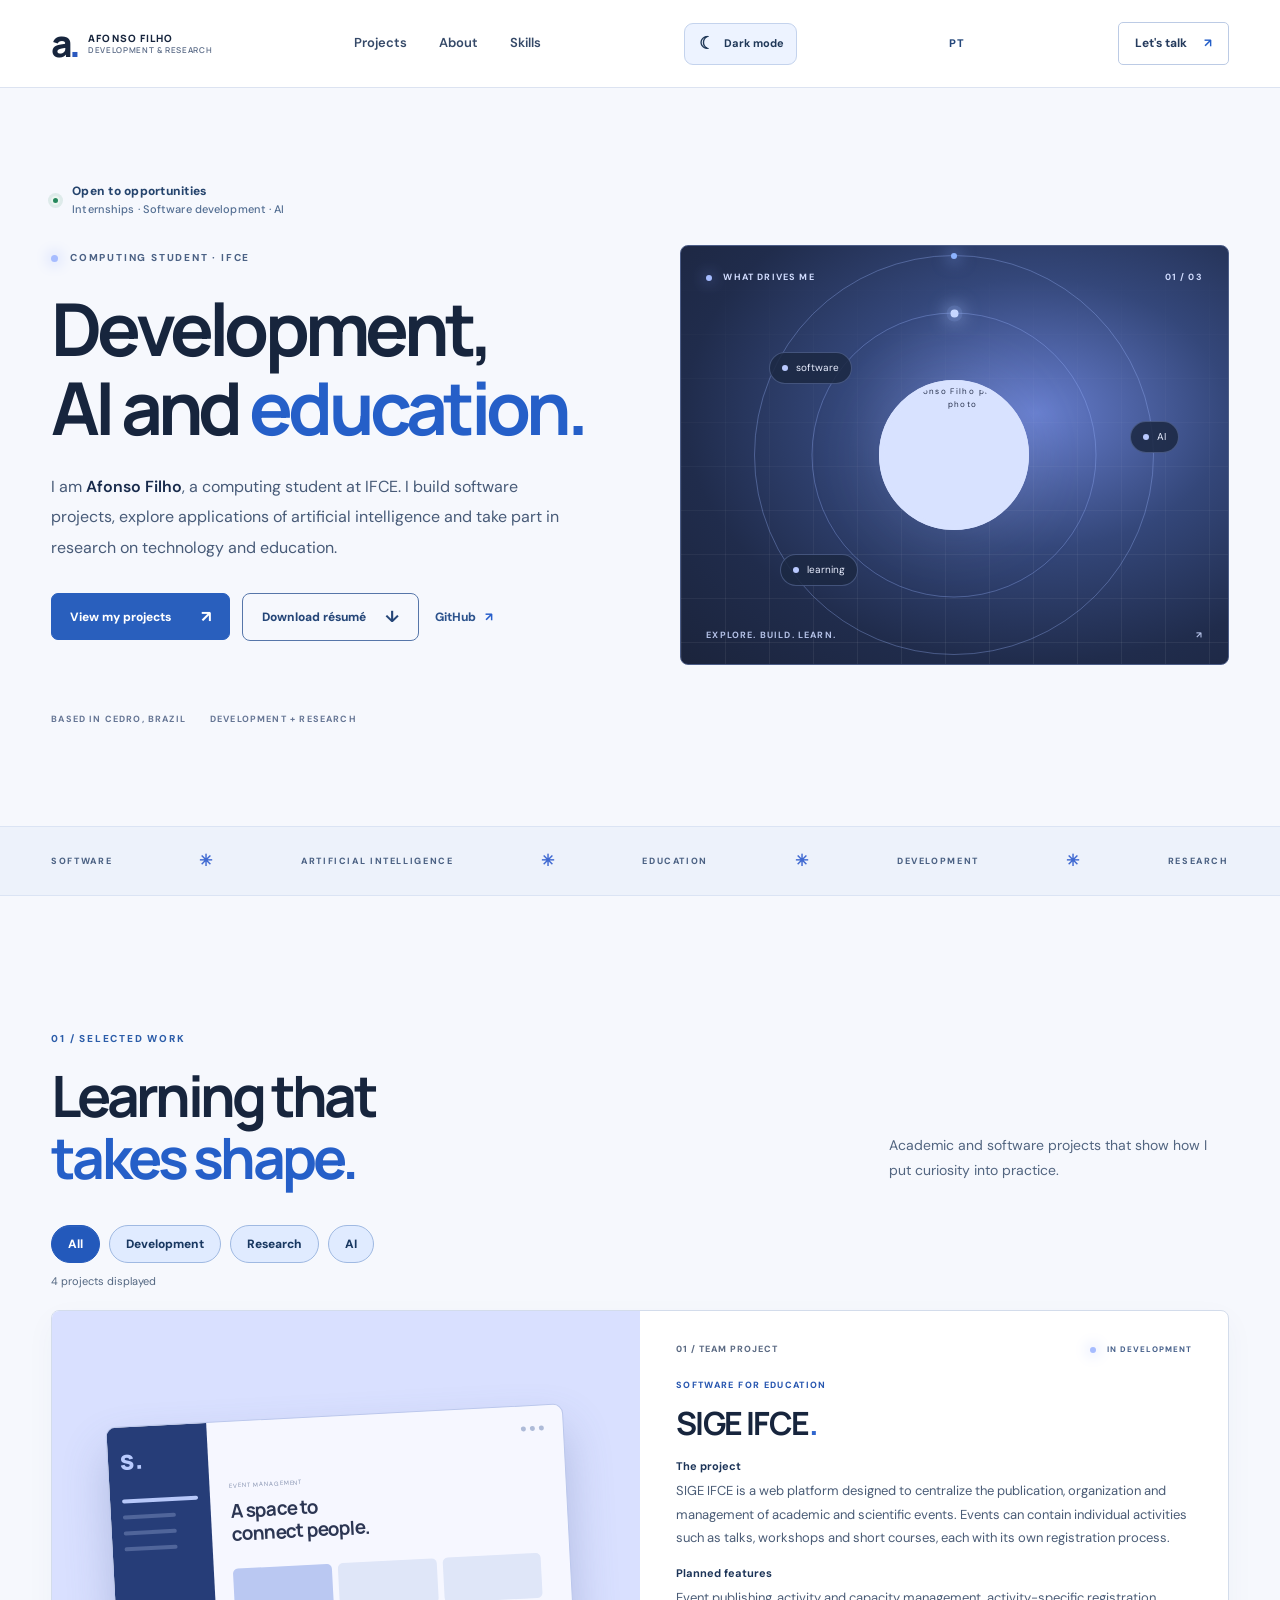
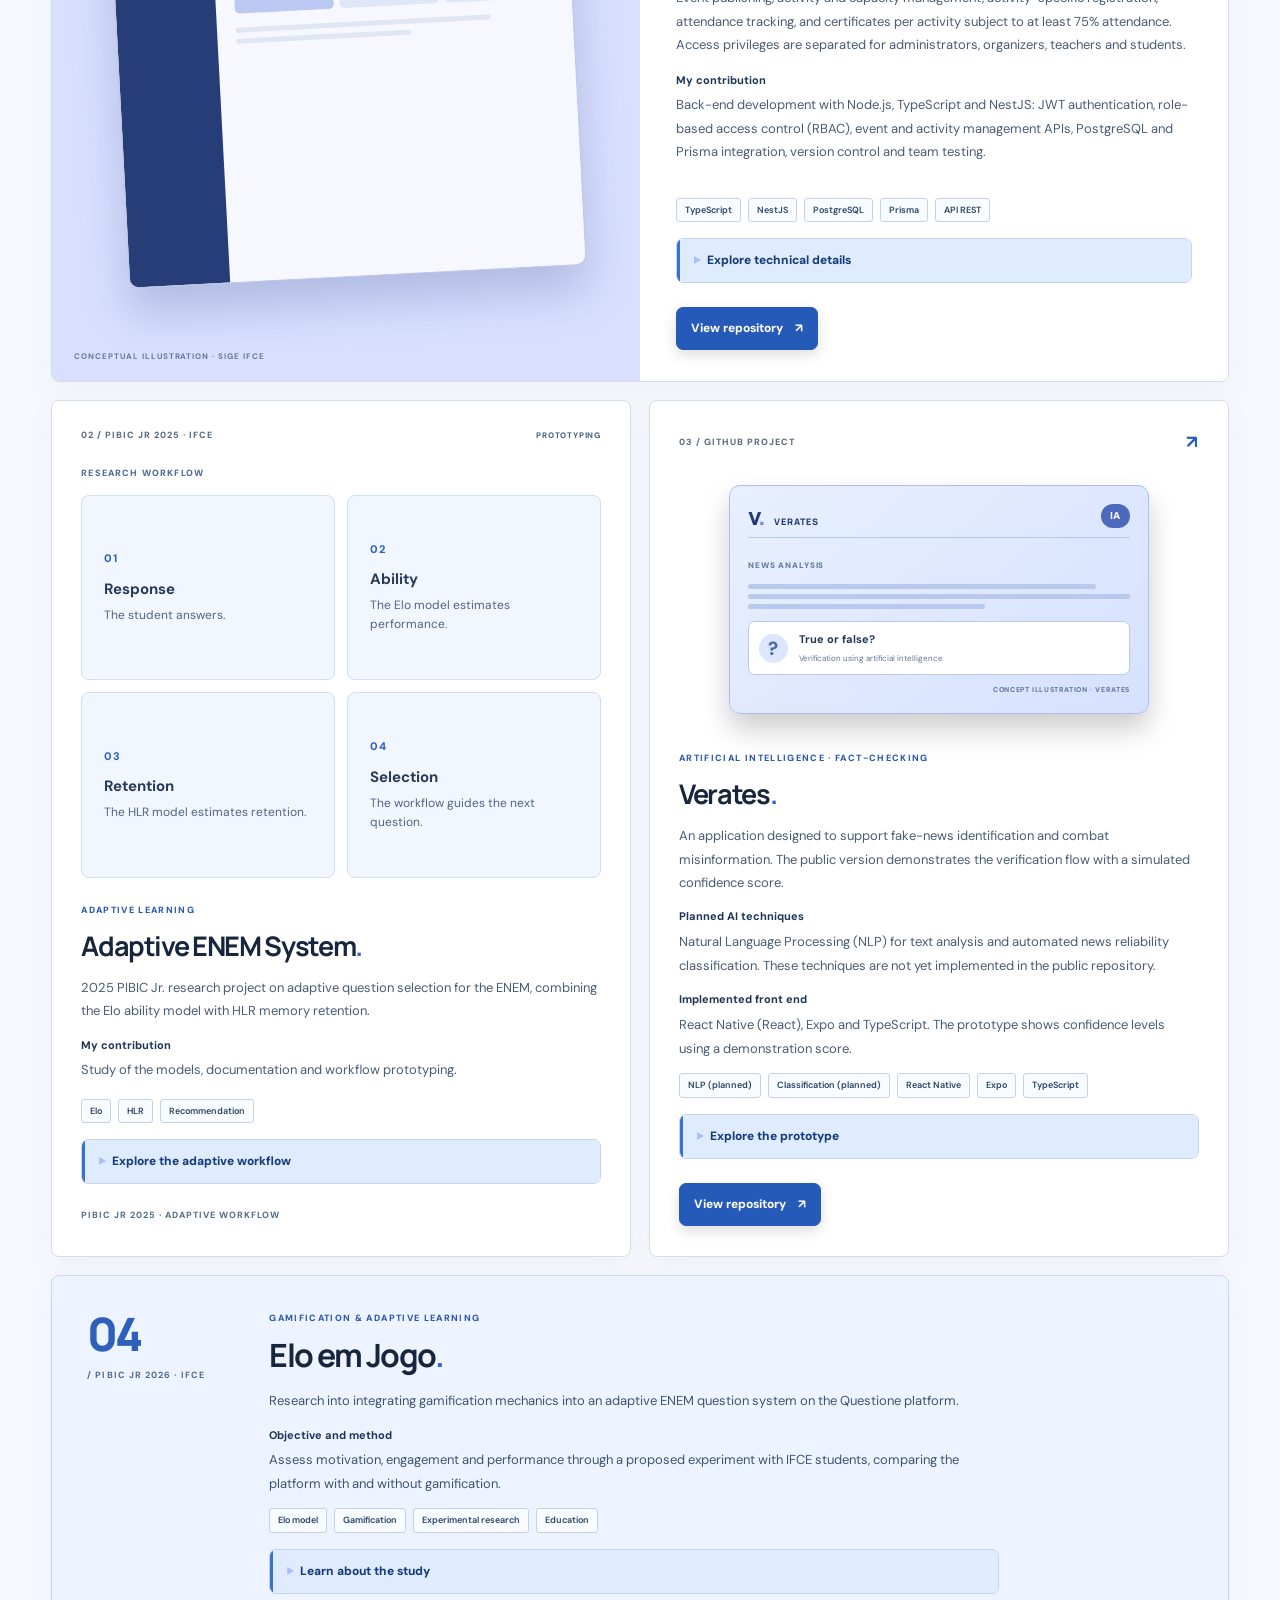
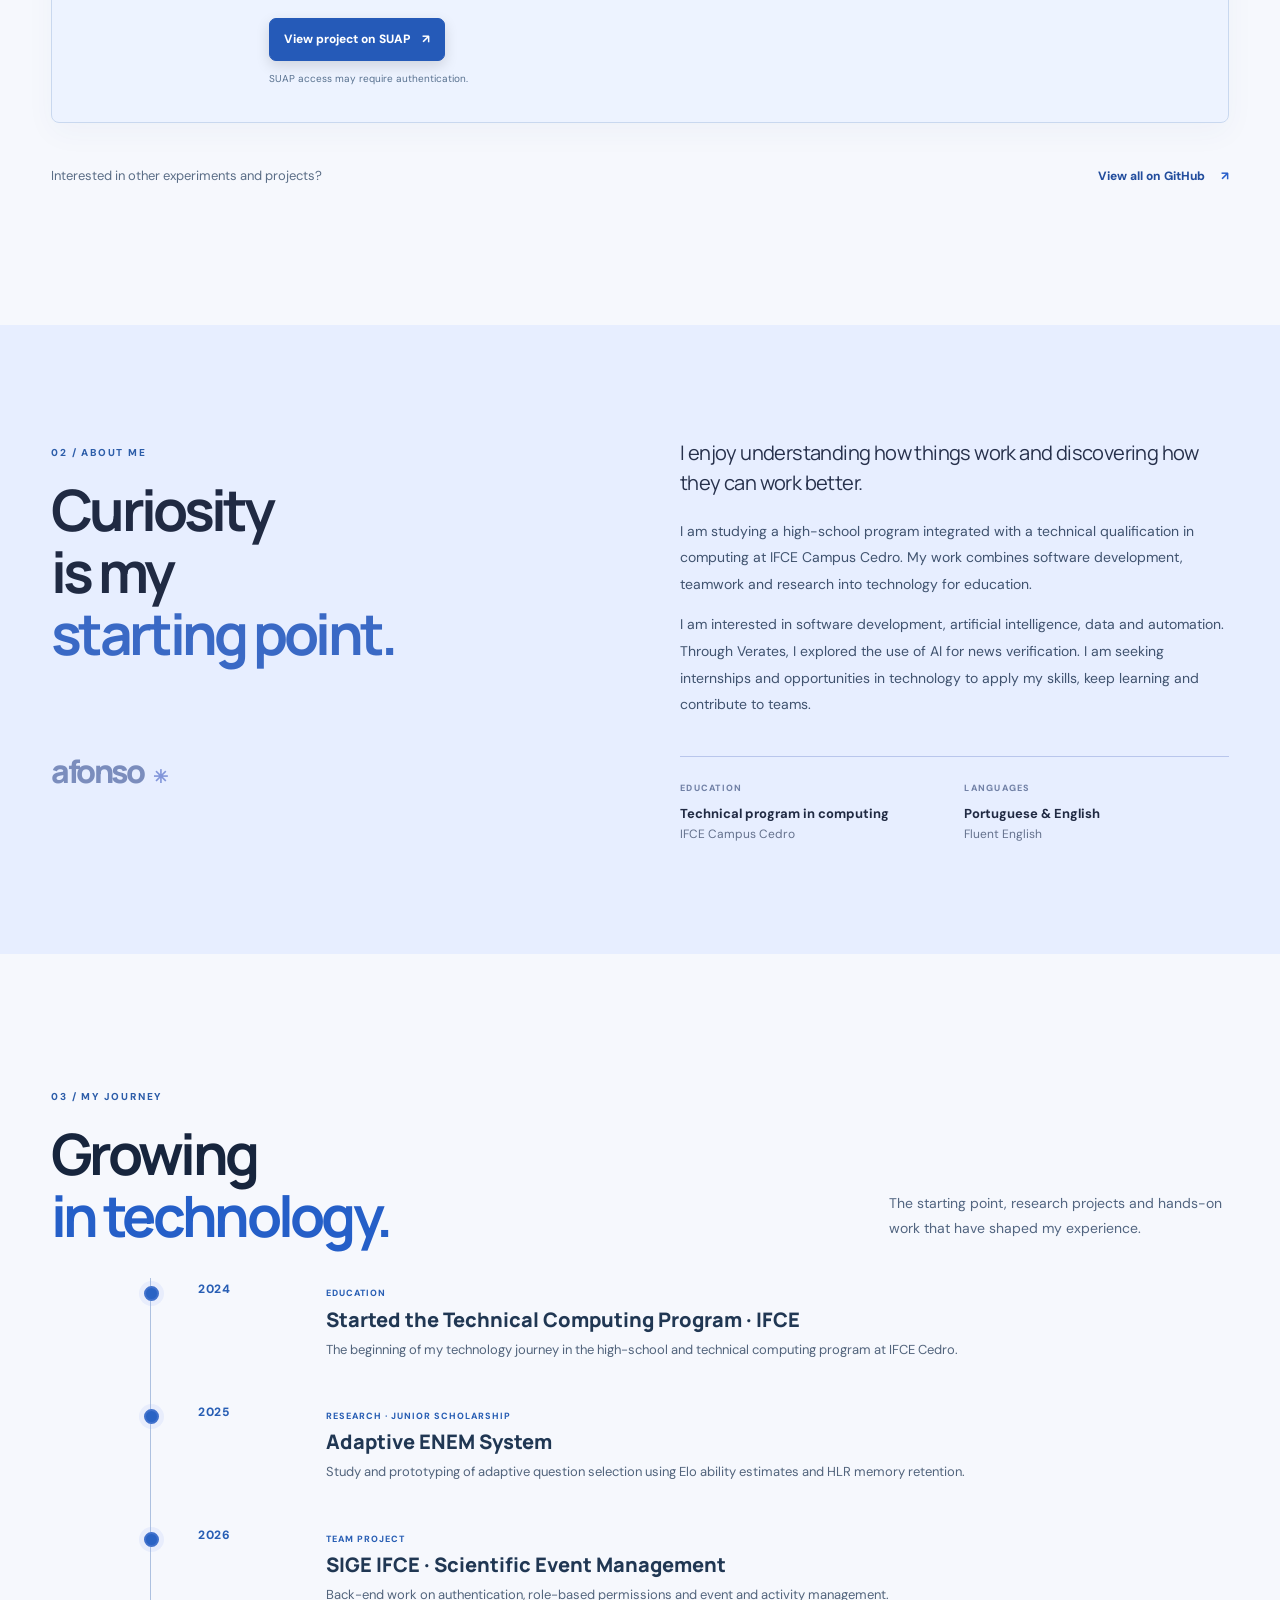
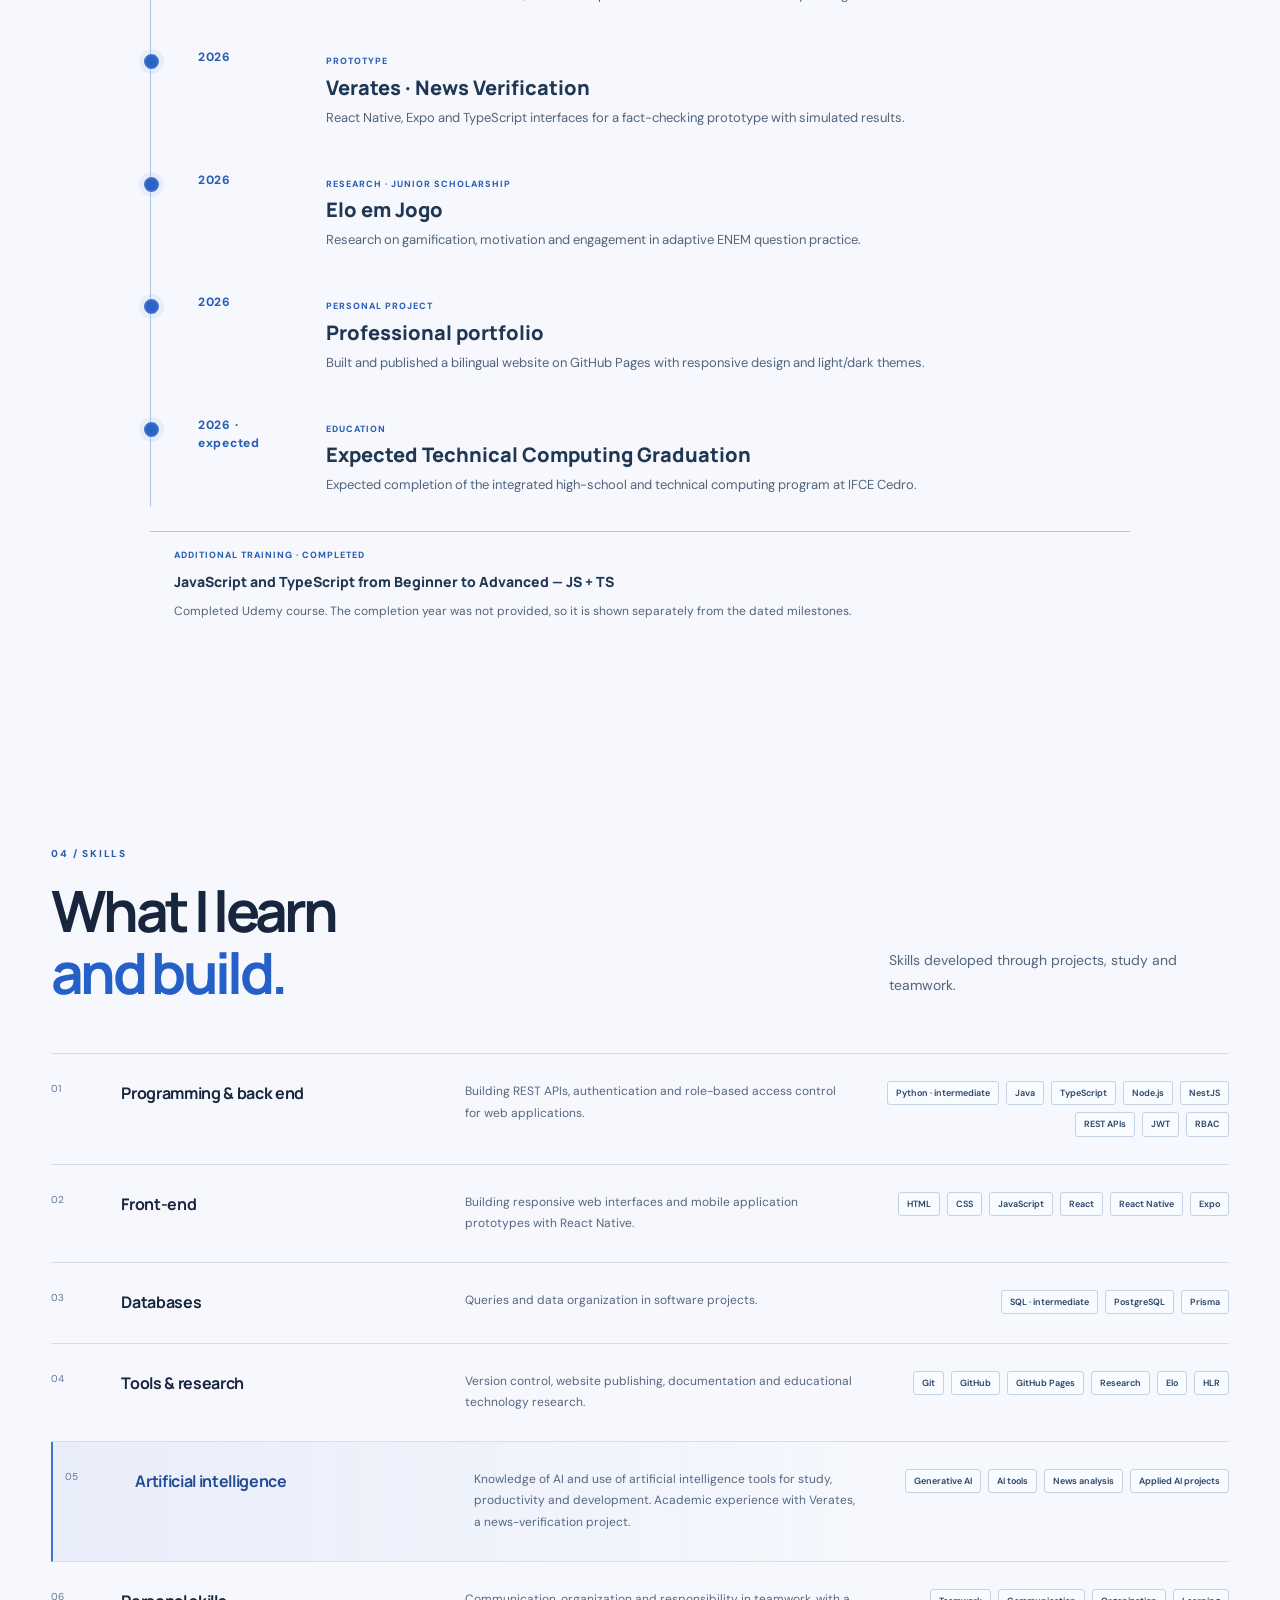
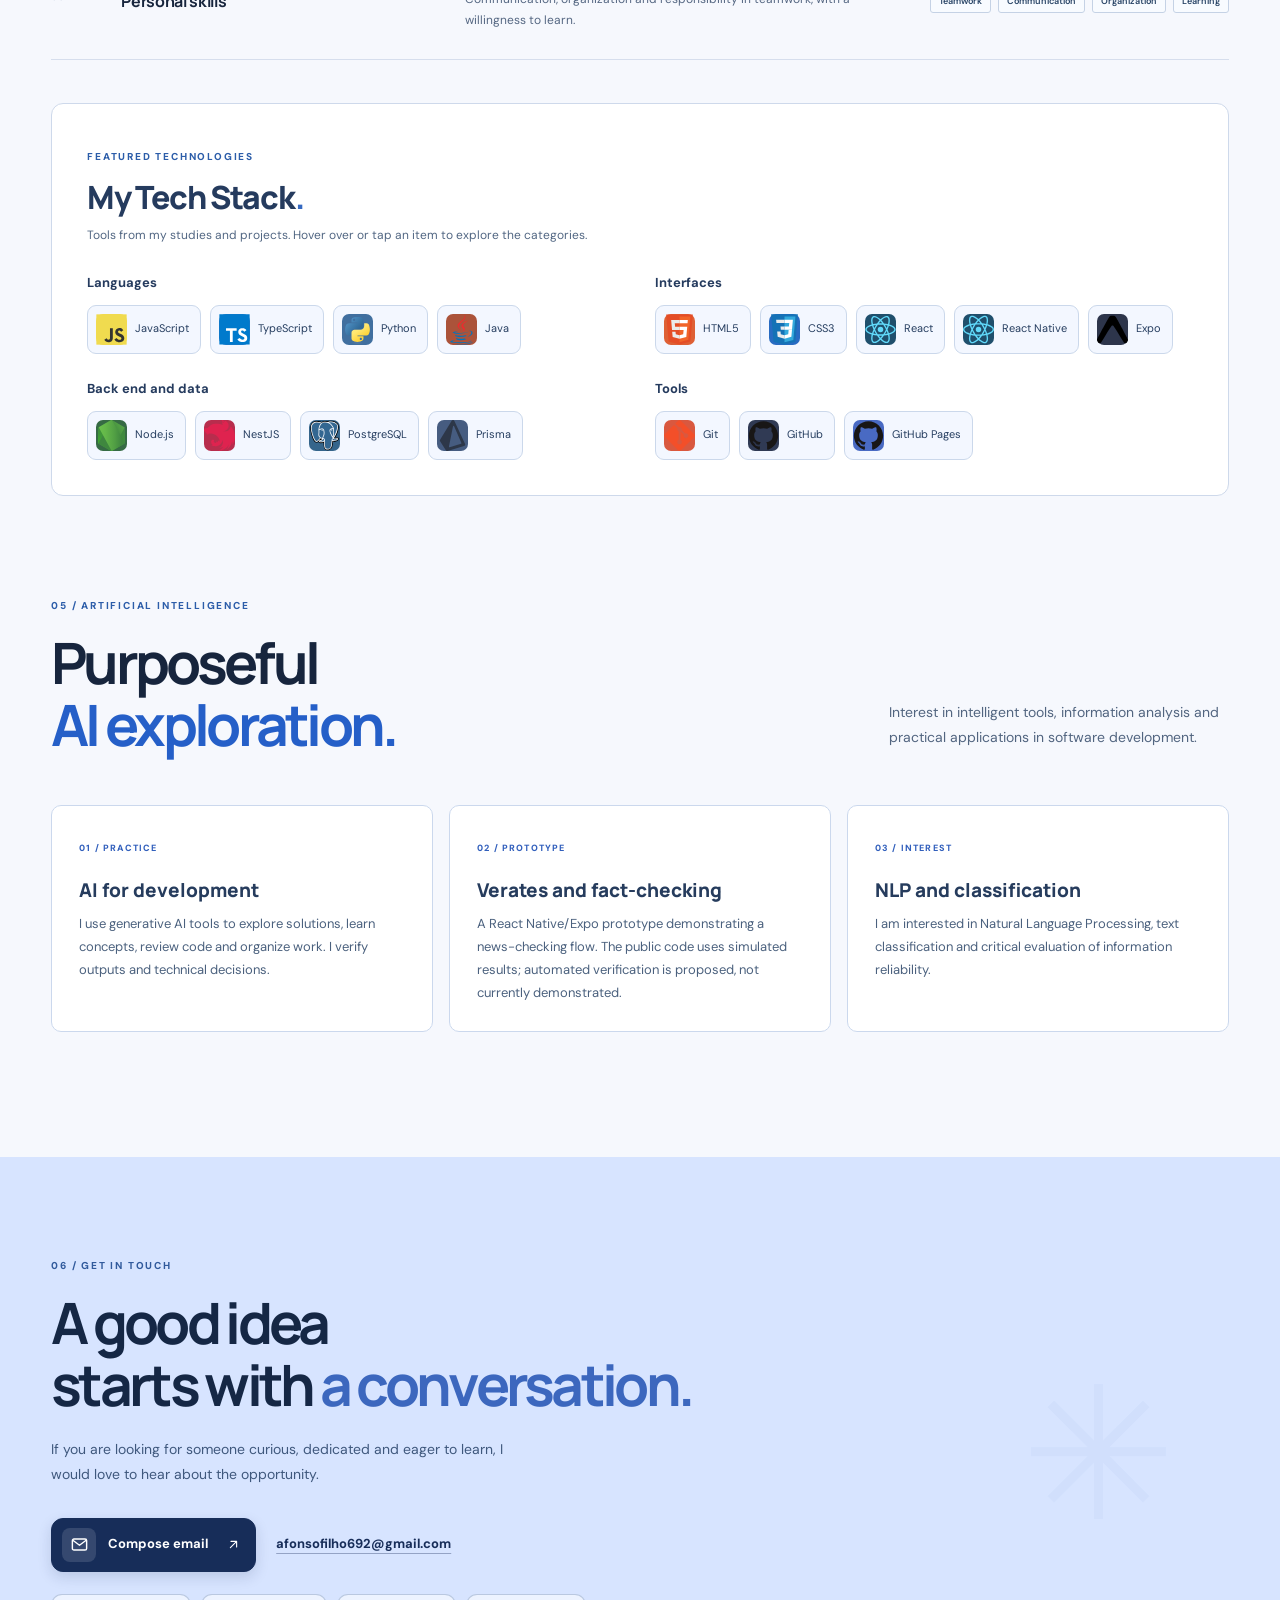
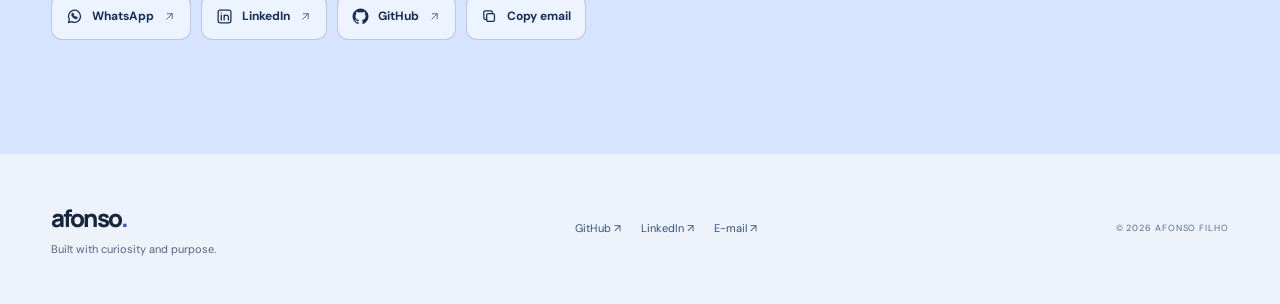
==== commit 3ab4eb23: "Atualiza ícones profissionais do portfólio" ====
--- a/en.html
+++ b/en.html
@@ -41,9 +41,9 @@
     })();
   </script>
   <link rel="stylesheet" href="./style.css">
-  <link rel="stylesheet" href="./theme-responsive.css?v=20261117-15">
-  <link rel="stylesheet" href="./contact-timeline.css?v=20261117-15">
-  <script src="./script.js?v=20261117-15" defer></script>
+  <link rel="stylesheet" href="./theme-responsive.css?v=20261120-icons">
+  <link rel="stylesheet" href="./contact-timeline.css?v=20261120-icons">
+  <script src="./script.js?v=20261120-icons" defer></script>
 </head>
 <body>
   <div class="scroll-progress" data-scroll-progress aria-hidden="true"></div>
@@ -53,7 +53,7 @@
       <a class="brand" href="#inicio" aria-label="Afonso Filho, home"><span class="brand-mark">a<span>.</span></span><span class="brand-name">AFONSO FILHO <small>DEVELOPMENT & RESEARCH</small></span></a>
       <nav class="navigation" aria-label="Main navigation"><a href="#projetos">Projects</a><a href="#sobre">About</a><a href="#conhecimentos">Skills</a></nav>
       <details class="mobile-menu"><summary>Menu</summary><nav aria-label="Mobile navigation"><a href="#projetos">Projects</a><a href="#sobre">About</a><a href="#conhecimentos">Skills</a><a href="#contato">Contact</a><a href="#trajetoria">Journey</a><a href="#inteligencia-artificial">AI</a></nav></details>
-      <button class="theme-toggle" type="button" data-theme-toggle aria-label="Enable light mode" title="Enable light mode"><span class="theme-icon" aria-hidden="true">☀</span><span class="theme-label">Light mode</span></button>
+      <button class="theme-toggle" type="button" data-theme-toggle aria-label="Enable light mode" title="Enable light mode"><span class="theme-icon" aria-hidden="true"><svg class="theme-sun" viewBox="0 0 24 24" fill="none" stroke="currentColor" stroke-width="1.8" stroke-linecap="round" aria-hidden="true"><circle cx="12" cy="12" r="4"/><path d="M12 2v2m0 16v2M4.93 4.93l1.42 1.42m11.3 11.3 1.42 1.42M2 12h2m16 0h2M4.93 19.07l1.42-1.42m11.3-11.3 1.42-1.42"/></svg><svg class="theme-moon" viewBox="0 0 24 24" fill="none" stroke="currentColor" stroke-width="1.8" stroke-linejoin="round" aria-hidden="true"><path d="M20.5 14.2A8.8 8.8 0 0 1 9.8 3.5 8.8 8.8 0 1 0 20.5 14.2Z"/></svg></span><span class="theme-label">Light mode</span></button>
       <a class="language-link" href="./index.html" lang="pt-BR" hreflang="pt-BR">PT</a><a class="nav-contact" href="#contato">Let's talk <span aria-hidden="true">↗</span></a>
     </div>
   </header>
@@ -129,10 +129,16 @@
     </div>
     <div class="stack-visual" aria-labelledby="stack-title"><div class="stack-header"><p class="eyebrow section-kicker">FEATURED TECHNOLOGIES</p><h3 id="stack-title">My Tech Stack<span>.</span></h3><p>Tools from my studies and projects. Hover over or tap an item to explore the categories.</p></div>
       <div class="stack-groups">
-        <div class="stack-group"><h4>Languages</h4><div class="tech-grid"><span class="tech-tile" title="JavaScript · language"><span class="tech-mark tech-js">JS</span><span>JavaScript</span></span><span class="tech-tile" title="TypeScript · language"><span class="tech-mark tech-ts">TS</span><span>TypeScript</span></span><span class="tech-tile" title="Python · language"><span class="tech-mark tech-py">Py</span><span>Python</span></span><span class="tech-tile" title="Java · language"><span class="tech-mark tech-java">J</span><span>Java</span></span></div></div>
-        <div class="stack-group"><h4>Interfaces</h4><div class="tech-grid"><span class="tech-tile" title="HTML5 · markup"><span class="tech-mark tech-html">H5</span><span>HTML5</span></span><span class="tech-tile" title="CSS3 · styling"><span class="tech-mark tech-css">C3</span><span>CSS3</span></span><span class="tech-tile" title="React · interfaces"><span class="tech-mark tech-react">⚛</span><span>React</span></span><span class="tech-tile" title="React Native · mobile apps"><span class="tech-mark tech-react">RN</span><span>React Native</span></span><span class="tech-tile" title="Expo · apps"><span class="tech-mark tech-expo">E</span><span>Expo</span></span></div></div>
-        <div class="stack-group"><h4>Back end and data</h4><div class="tech-grid"><span class="tech-tile" title="Node.js · server"><span class="tech-mark tech-node">N</span><span>Node.js</span></span><span class="tech-tile" title="NestJS · back-end framework"><span class="tech-mark tech-nest">N</span><span>NestJS</span></span><span class="tech-tile" title="PostgreSQL · database"><span class="tech-mark tech-postgres">PG</span><span>PostgreSQL</span></span><span class="tech-tile" title="Prisma · ORM"><span class="tech-mark tech-prisma">P</span><span>Prisma</span></span></div></div>
-        <div class="stack-group"><h4>Tools</h4><div class="tech-grid"><span class="tech-tile" title="Git · version control"><span class="tech-mark tech-git">G</span><span>Git</span></span><span class="tech-tile" title="GitHub · collaboration"><span class="tech-mark tech-github">GH</span><span>GitHub</span></span><span class="tech-tile" title="GitHub Pages · publishing"><span class="tech-mark tech-pages">↗</span><span>GitHub Pages</span></span></div></div>
+        <div class="stack-group"><h4>Languages</h4><div class="tech-grid"><span class="tech-tile" title="JavaScript · language"><span class="tech-mark tech-js" aria-hidden="true"><svg aria-hidden="true" focusable="false" xmlns="http://www.w3.org/2000/svg" viewBox="0 0 128 128"><path fill="#F0DB4F" d="M1.408 1.408h125.184v125.185H1.408z"/><path fill="#323330" d="M116.347 96.736c-.917-5.711-4.641-10.508-15.672-14.981-3.832-1.761-8.104-3.022-9.377-5.926-.452-1.69-.512-2.642-.226-3.665.821-3.32 4.784-4.355 7.925-3.403 2.023.678 3.938 2.237 5.093 4.724 5.402-3.498 5.391-3.475 9.163-5.879-1.381-2.141-2.118-3.129-3.022-4.045-3.249-3.629-7.676-5.498-14.756-5.355l-3.688.477c-3.534.893-6.902 2.748-8.877 5.235-5.926 6.724-4.236 18.492 2.975 23.335 7.104 5.332 17.54 6.545 18.873 11.531 1.297 6.104-4.486 8.08-10.234 7.378-4.236-.881-6.592-3.034-9.139-6.949-4.688 2.713-4.688 2.713-9.508 5.485 1.143 2.499 2.344 3.63 4.26 5.795 9.068 9.198 31.76 8.746 35.83-5.176.165-.478 1.261-3.666.38-8.581zM69.462 58.943H57.753l-.048 30.272c0 6.438.333 12.34-.714 14.149-1.713 3.558-6.152 3.117-8.175 2.427-2.059-1.012-3.106-2.451-4.319-4.485-.333-.584-.583-1.036-.667-1.071l-9.52 5.83c1.583 3.249 3.915 6.069 6.902 7.901 4.462 2.678 10.459 3.499 16.731 2.059 4.082-1.189 7.604-3.652 9.448-7.401 2.666-4.915 2.094-10.864 2.07-17.444.06-10.735.001-21.468.001-32.237z"/></svg></span><span>JavaScript</span></span><span class="tech-tile" title="TypeScript · language"><span class="tech-mark tech-ts" aria-hidden="true"><svg aria-hidden="true" focusable="false" xmlns="http://www.w3.org/2000/svg" viewBox="0 0 128 128"><path fill="#fff" d="M22.67 47h99.67v73.67H22.67z"/><path data-name="original" fill="#007acc" d="M1.5 63.91v62.5h125v-125H1.5zm100.73-5a15.56 15.56 0 017.82 4.5 20.58 20.58 0 013 4c0 .16-5.4 3.81-8.69 5.85-.12.08-.6-.44-1.13-1.23a7.09 7.09 0 00-5.87-3.53c-3.79-.26-6.23 1.73-6.21 5a4.58 4.58 0 00.54 2.34c.83 1.73 2.38 2.76 7.24 4.86 8.95 3.85 12.78 6.39 15.16 10 2.66 4 3.25 10.46 1.45 15.24-2 5.2-6.9 8.73-13.83 9.9a38.32 38.32 0 01-9.52-.1 23 23 0 01-12.72-6.63c-1.15-1.27-3.39-4.58-3.25-4.82a9.34 9.34 0 011.15-.73L82 101l3.59-2.08.75 1.11a16.78 16.78 0 004.74 4.54c4 2.1 9.46 1.81 12.16-.62a5.43 5.43 0 00.69-6.92c-1-1.39-3-2.56-8.59-5-6.45-2.78-9.23-4.5-11.77-7.24a16.48 16.48 0 01-3.43-6.25 25 25 0 01-.22-8c1.33-6.23 6-10.58 12.82-11.87a31.66 31.66 0 019.49.26zm-29.34 5.24v5.12H56.66v46.23H45.15V69.26H28.88v-5a49.19 49.19 0 01.12-5.17C29.08 59 39 59 51 59h21.83z"/></svg></span><span>TypeScript</span></span><span class="tech-tile" title="Python · language"><span class="tech-mark tech-py" aria-hidden="true"><svg aria-hidden="true" focusable="false" xmlns="http://www.w3.org/2000/svg" viewBox="0 0 128 128"><linearGradient id="python-original-a" gradientUnits="userSpaceOnUse" x1="70.252" y1="1237.476" x2="170.659" y2="1151.089" gradientTransform="matrix(.563 0 0 -.568 -29.215 707.817)"><stop offset="0" stop-color="#5A9FD4"/><stop offset="1" stop-color="#306998"/></linearGradient><linearGradient id="python-original-b" gradientUnits="userSpaceOnUse" x1="209.474" y1="1098.811" x2="173.62" y2="1149.537" gradientTransform="matrix(.563 0 0 -.568 -29.215 707.817)"><stop offset="0" stop-color="#FFD43B"/><stop offset="1" stop-color="#FFE873"/></linearGradient><path fill="url(#python-original-a)" d="M63.391 1.988c-4.222.02-8.252.379-11.8 1.007-10.45 1.846-12.346 5.71-12.346 12.837v9.411h24.693v3.137H29.977c-7.176 0-13.46 4.313-15.426 12.521-2.268 9.405-2.368 15.275 0 25.096 1.755 7.311 5.947 12.519 13.124 12.519h8.491V67.234c0-8.151 7.051-15.34 15.426-15.34h24.665c6.866 0 12.346-5.654 12.346-12.548V15.833c0-6.693-5.646-11.72-12.346-12.837-4.244-.706-8.645-1.027-12.866-1.008zM50.037 9.557c2.55 0 4.634 2.117 4.634 4.721 0 2.593-2.083 4.69-4.634 4.69-2.56 0-4.633-2.097-4.633-4.69-.001-2.604 2.073-4.721 4.633-4.721z" transform="translate(0 10.26)"/><path fill="url(#python-original-b)" d="M91.682 28.38v10.966c0 8.5-7.208 15.655-15.426 15.655H51.591c-6.756 0-12.346 5.783-12.346 12.549v23.515c0 6.691 5.818 10.628 12.346 12.547 7.816 2.297 15.312 2.713 24.665 0 6.216-1.801 12.346-5.423 12.346-12.547v-9.412H63.938v-3.138h37.012c7.176 0 9.852-5.005 12.348-12.519 2.578-7.735 2.467-15.174 0-25.096-1.774-7.145-5.161-12.521-12.348-12.521h-9.268zM77.809 87.927c2.561 0 4.634 2.097 4.634 4.692 0 2.602-2.074 4.719-4.634 4.719-2.55 0-4.633-2.117-4.633-4.719 0-2.595 2.083-4.692 4.633-4.692z" transform="translate(0 10.26)"/><radialGradient id="python-original-c" cx="1825.678" cy="444.45" r="26.743" gradientTransform="matrix(0 -.24 -1.055 0 532.979 557.576)" gradientUnits="userSpaceOnUse"><stop offset="0" stop-color="#B8B8B8" stop-opacity=".498"/><stop offset="1" stop-color="#7F7F7F" stop-opacity="0"/></radialGradient><path opacity=".444" fill="url(#python-original-c)" d="M97.309 119.597c0 3.543-14.816 6.416-33.091 6.416-18.276 0-33.092-2.873-33.092-6.416 0-3.544 14.815-6.417 33.092-6.417 18.275 0 33.091 2.872 33.091 6.417z"/></svg>
+</span><span>Python</span></span><span class="tech-tile" title="Java · language"><span class="tech-mark tech-java" aria-hidden="true"><svg aria-hidden="true" focusable="false" xmlns="http://www.w3.org/2000/svg" viewBox="0 0 128 128"><path fill="#0074BD" d="M47.617 98.12s-4.767 2.774 3.397 3.71c9.892 1.13 14.947.968 25.845-1.092 0 0 2.871 1.795 6.873 3.351-24.439 10.47-55.308-.607-36.115-5.969zm-2.988-13.665s-5.348 3.959 2.823 4.805c10.567 1.091 18.91 1.18 33.354-1.6 0 0 1.993 2.025 5.132 3.131-29.542 8.64-62.446.68-41.309-6.336z"/><path fill="#EA2D2E" d="M69.802 61.271c6.025 6.935-1.58 13.17-1.58 13.17s15.289-7.891 8.269-17.777c-6.559-9.215-11.587-13.792 15.635-29.58 0 .001-42.731 10.67-22.324 34.187z"/><path fill="#0074BD" d="M102.123 108.229s3.529 2.91-3.888 5.159c-14.102 4.272-58.706 5.56-71.094.171-4.451-1.938 3.899-4.625 6.526-5.192 2.739-.593 4.303-.485 4.303-.485-4.953-3.487-32.013 6.85-13.743 9.815 49.821 8.076 90.817-3.637 77.896-9.468zM49.912 70.294s-22.686 5.389-8.033 7.348c6.188.828 18.518.638 30.011-.326 9.39-.789 18.813-2.474 18.813-2.474s-3.308 1.419-5.704 3.053c-23.042 6.061-67.544 3.238-54.731-2.958 10.832-5.239 19.644-4.643 19.644-4.643zm40.697 22.747c23.421-12.167 12.591-23.86 5.032-22.285-1.848.385-2.677.72-2.677.72s.688-1.079 2-1.543c14.953-5.255 26.451 15.503-4.823 23.725 0-.002.359-.327.468-.617z"/><path fill="#EA2D2E" d="M76.491 1.587S89.459 14.563 64.188 34.51c-20.266 16.006-4.621 25.13-.007 35.559-11.831-10.673-20.509-20.07-14.688-28.815C58.041 28.42 81.722 22.195 76.491 1.587z"/><path fill="#0074BD" d="M52.214 126.021c22.476 1.437 57-.8 57.817-11.436 0 0-1.571 4.032-18.577 7.231-19.186 3.612-42.854 3.191-56.887.874 0 .001 2.875 2.381 17.647 3.331z"/></svg></span><span>Java</span></span></div></div>
+        <div class="stack-group"><h4>Interfaces</h4><div class="tech-grid"><span class="tech-tile" title="HTML5 · markup"><span class="tech-mark tech-html" aria-hidden="true"><svg aria-hidden="true" focusable="false" xmlns="http://www.w3.org/2000/svg" viewBox="0 0 128 128"><path fill="#E44D26" d="M19.037 113.876L9.032 1.661h109.936l-10.016 112.198-45.019 12.48z"/><path fill="#F16529" d="M64 116.8l36.378-10.086 8.559-95.878H64z"/><path fill="#EBEBEB" d="M64 52.455H45.788L44.53 38.361H64V24.599H29.489l.33 3.692 3.382 37.927H64zm0 35.743l-.061.017-15.327-4.14-.979-10.975H33.816l1.928 21.609 28.193 7.826.063-.017z"/><path fill="#fff" d="M63.952 52.455v13.763h16.947l-1.597 17.849-15.35 4.143v14.319l28.215-7.82.207-2.325 3.234-36.233.335-3.696h-3.708zm0-27.856v13.762h33.244l.276-3.092.628-6.978.329-3.692z"/></svg></span><span>HTML5</span></span><span class="tech-tile" title="CSS3 · styling"><span class="tech-mark tech-css" aria-hidden="true"><svg aria-hidden="true" focusable="false" xmlns="http://www.w3.org/2000/svg" viewBox="0 0 128 128"><path fill="#1572B6" d="M18.814 114.123L8.76 1.352h110.48l-10.064 112.754-45.243 12.543-45.119-12.526z"/><path fill="#33A9DC" d="M64.001 117.062l36.559-10.136 8.601-96.354h-45.16v106.49z"/><path fill="#fff" d="M64.001 51.429h18.302l1.264-14.163H64.001V23.435h34.682l-.332 3.711-3.4 38.114h-30.95V51.429z"/><path fill="#EBEBEB" d="M64.083 87.349l-.061.018-15.403-4.159-.985-11.031H33.752l1.937 21.717 28.331 7.863.063-.018v-14.39z"/><path fill="#fff" d="M81.127 64.675l-1.666 18.522-15.426 4.164v14.39l28.354-7.858.208-2.337 2.406-26.881H81.127z"/><path fill="#EBEBEB" d="M64.048 23.435v13.831H30.64l-.277-3.108-.63-7.012-.331-3.711h34.646zm-.047 27.996v13.831H48.792l-.277-3.108-.631-7.012-.33-3.711h16.447z"/></svg></span><span>CSS3</span></span><span class="tech-tile" title="React · interfaces"><span class="tech-mark tech-react" aria-hidden="true"><svg aria-hidden="true" focusable="false" xmlns="http://www.w3.org/2000/svg" viewBox="0 0 128 128"><g fill="#61DAFB"><circle cx="64" cy="64" r="11.4"/><path d="M107.3 45.2c-2.2-.8-4.5-1.6-6.9-2.3.6-2.4 1.1-4.8 1.5-7.1 2.1-13.2-.2-22.5-6.6-26.1-1.9-1.1-4-1.6-6.4-1.6-7 0-15.9 5.2-24.9 13.9-9-8.7-17.9-13.9-24.9-13.9-2.4 0-4.5.5-6.4 1.6-6.4 3.7-8.7 13-6.6 26.1.4 2.3.9 4.7 1.5 7.1-2.4.7-4.7 1.4-6.9 2.3C8.2 50 1.4 56.6 1.4 64s6.9 14 19.3 18.8c2.2.8 4.5 1.6 6.9 2.3-.6 2.4-1.1 4.8-1.5 7.1-2.1 13.2.2 22.5 6.6 26.1 1.9 1.1 4 1.6 6.4 1.6 7.1 0 16-5.2 24.9-13.9 9 8.7 17.9 13.9 24.9 13.9 2.4 0 4.5-.5 6.4-1.6 6.4-3.7 8.7-13 6.6-26.1-.4-2.3-.9-4.7-1.5-7.1 2.4-.7 4.7-1.4 6.9-2.3 12.5-4.8 19.3-11.4 19.3-18.8s-6.8-14-19.3-18.8zM92.5 14.7c4.1 2.4 5.5 9.8 3.8 20.3-.3 2.1-.8 4.3-1.4 6.6-5.2-1.2-10.7-2-16.5-2.5-3.4-4.8-6.9-9.1-10.4-13 7.4-7.3 14.9-12.3 21-12.3 1.3 0 2.5.3 3.5.9zM81.3 74c-1.8 3.2-3.9 6.4-6.1 9.6-3.7.3-7.4.4-11.2.4-3.9 0-7.6-.1-11.2-.4-2.2-3.2-4.2-6.4-6-9.6-1.9-3.3-3.7-6.7-5.3-10 1.6-3.3 3.4-6.7 5.3-10 1.8-3.2 3.9-6.4 6.1-9.6 3.7-.3 7.4-.4 11.2-.4 3.9 0 7.6.1 11.2.4 2.2 3.2 4.2 6.4 6 9.6 1.9 3.3 3.7 6.7 5.3 10-1.7 3.3-3.4 6.6-5.3 10zm8.3-3.3c1.5 3.5 2.7 6.9 3.8 10.3-3.4.8-7 1.4-10.8 1.9 1.2-1.9 2.5-3.9 3.6-6 1.2-2.1 2.3-4.2 3.4-6.2zM64 97.8c-2.4-2.6-4.7-5.4-6.9-8.3 2.3.1 4.6.2 6.9.2 2.3 0 4.6-.1 6.9-.2-2.2 2.9-4.5 5.7-6.9 8.3zm-18.6-15c-3.8-.5-7.4-1.1-10.8-1.9 1.1-3.3 2.3-6.8 3.8-10.3 1.1 2 2.2 4.1 3.4 6.1 1.2 2.2 2.4 4.1 3.6 6.1zm-7-25.5c-1.5-3.5-2.7-6.9-3.8-10.3 3.4-.8 7-1.4 10.8-1.9-1.2 1.9-2.5 3.9-3.6 6-1.2 2.1-2.3 4.2-3.4 6.2zM64 30.2c2.4 2.6 4.7 5.4 6.9 8.3-2.3-.1-4.6-.2-6.9-.2-2.3 0-4.6.1-6.9.2 2.2-2.9 4.5-5.7 6.9-8.3zm22.2 21l-3.6-6c3.8.5 7.4 1.1 10.8 1.9-1.1 3.3-2.3 6.8-3.8 10.3-1.1-2.1-2.2-4.2-3.4-6.2zM31.7 35c-1.7-10.5-.3-17.9 3.8-20.3 1-.6 2.2-.9 3.5-.9 6 0 13.5 4.9 21 12.3-3.5 3.8-7 8.2-10.4 13-5.8.5-11.3 1.4-16.5 2.5-.6-2.3-1-4.5-1.4-6.6zM7 64c0-4.7 5.7-9.7 15.7-13.4 2-.8 4.2-1.5 6.4-2.1 1.6 5 3.6 10.3 6 15.6-2.4 5.3-4.5 10.5-6 15.5C15.3 75.6 7 69.6 7 64zm28.5 49.3c-4.1-2.4-5.5-9.8-3.8-20.3.3-2.1.8-4.3 1.4-6.6 5.2 1.2 10.7 2 16.5 2.5 3.4 4.8 6.9 9.1 10.4 13-7.4 7.3-14.9 12.3-21 12.3-1.3 0-2.5-.3-3.5-.9zM96.3 93c1.7 10.5.3 17.9-3.8 20.3-1 .6-2.2.9-3.5.9-6 0-13.5-4.9-21-12.3 3.5-3.8 7-8.2 10.4-13 5.8-.5 11.3-1.4 16.5-2.5.6 2.3 1 4.5 1.4 6.6zm9-15.6c-2 .8-4.2 1.5-6.4 2.1-1.6-5-3.6-10.3-6-15.6 2.4-5.3 4.5-10.5 6-15.5 13.8 4 22.1 10 22.1 15.6 0 4.7-5.8 9.7-15.7 13.4z"/></g></svg></span><span>React</span></span><span class="tech-tile" title="React Native · mobile apps"><span class="tech-mark tech-react" aria-hidden="true"><svg aria-hidden="true" focusable="false" xmlns="http://www.w3.org/2000/svg" viewBox="0 0 128 128"><path fill="#61dafb" d="M37.965 6.934c-2.12.072-4.14.588-5.965 1.64-3.648 2.106-5.826 5.97-6.805 10.543-.978 4.574-.875 10.013.1 16.1.376 2.347.926 4.815 1.562 7.338-2.503.71-4.916 1.47-7.136 2.318-5.76 2.2-10.52 4.83-13.992 7.965C2.256 55.972 0 59.788 0 64c0 4.212 2.256 8.03 5.729 11.164C9.2 78.3 13.96 80.93 19.72 83.13c2.22.848 4.633 1.606 7.136 2.317-.636 2.523-1.186 4.991-1.562 7.337-.975 6.09-1.076 11.527-.098 16.1.98 4.575 3.155 8.438 6.803 10.544s8.08 2.06 12.531.62c4.45-1.44 9.11-4.247 13.895-8.136 1.844-1.498 3.707-3.206 5.575-5.02 1.866 1.814 3.73 3.522 5.574 5.02 4.784 3.89 9.442 6.697 13.893 8.137 4.45 1.44 8.885 1.485 12.533-.62 3.648-2.107 5.826-5.97 6.805-10.544.978-4.574.873-10.012-.102-16.1-.376-2.347-.924-4.815-1.56-7.338 2.503-.71 4.916-1.47 7.136-2.317 5.76-2.199 10.52-4.83 13.992-7.965C125.744 72.03 128 68.212 128 64s-2.256-8.028-5.729-11.162c-3.472-3.134-8.232-5.766-13.992-7.965-2.22-.847-4.631-1.608-7.134-2.318.636-2.523 1.184-4.992 1.56-7.338.975-6.087 1.076-11.526.098-16.1-.978-4.575-3.154-8.437-6.803-10.543-3.648-2.105-8.08-2.06-12.531-.62-4.45 1.44-9.11 4.248-13.895 8.136-1.844 1.5-3.71 3.208-5.577 5.022-1.867-1.813-3.73-3.523-5.574-5.022-4.783-3.888-9.439-6.698-13.889-8.138-2.226-.72-4.448-1.09-6.57-1.02zm.256 5.545c1.33-.038 2.854.207 4.6.77 3.49 1.13 7.675 3.57 12.093 7.16 1.702 1.382 3.443 2.982 5.197 4.69-3.664 3.96-7.298 8.463-10.814 13.434-6.063.56-11.78 1.456-17.043 2.65-.6-2.374-1.116-4.68-1.463-6.847-.9-5.62-.92-10.465-.152-14.053.767-3.587 2.202-5.767 4.144-6.888.971-.56 2.108-.88 3.438-.916zm51.559 0c1.33.037 2.467.355 3.438.916 1.942 1.12 3.377 3.3 4.144 6.887.768 3.587.75 8.433-.15 14.054-.347 2.165-.862 4.474-1.463 6.846-5.262-1.193-10.98-2.09-17.045-2.649-3.516-4.97-7.152-9.474-10.816-13.435 1.754-1.707 3.497-3.308 5.199-4.69 4.418-3.592 8.603-6.028 12.094-7.158 1.745-.564 3.27-.808 4.6-.77zM64 29.102a123.445 123.445 0 0 1 7.44 8.926c-2.444-.11-4.917-.184-7.44-.184-2.522 0-4.995.073-7.44.184A123.44 123.44 0 0 1 64 29.102zm0 14.308c3.985 0 7.87.157 11.634.44a154.962 154.962 0 0 1 6.199 9.853A154.967 154.967 0 0 1 87.267 64a155.063 155.063 0 0 1-5.434 10.295 155.064 155.064 0 0 1-6.2 9.856c-3.763.283-7.648.441-11.632.441a155.301 155.301 0 0 1-11.638-.44 155.034 155.034 0 0 1-6.197-9.857 154.937 154.937 0 0 1-5.434-10.293 155.031 155.031 0 0 1 5.436-10.297 155.107 155.107 0 0 1 6.2-9.855 155.16 155.16 0 0 1 11.633-.44zm-18.773 1.163a164.291 164.291 0 0 0-3.88 6.35 164.27 164.27 0 0 0-3.56 6.534 123.471 123.471 0 0 1-4.012-10.906c3.59-.8 7.412-1.47 11.452-1.978zm37.547 0a123.501 123.501 0 0 1 11.452 1.978 123.463 123.463 0 0 1-4.012 10.908 164.214 164.214 0 0 0-3.56-6.537 164.291 164.291 0 0 0-3.88-6.35zm-54.409 3.341c1.598 5.154 3.681 10.554 6.23 16.084-2.55 5.532-4.63 10.934-6.23 16.088-2.355-.665-4.61-1.374-6.66-2.156-5.319-2.03-9.524-4.438-12.248-6.898-2.723-2.458-3.893-4.79-3.893-7.033 0-2.242 1.17-4.572 3.893-7.03 2.724-2.46 6.93-4.867 12.248-6.897 2.05-.783 4.305-1.493 6.66-2.159zm71.27 0c2.356.666 4.612 1.376 6.66 2.16 5.32 2.03 9.525 4.436 12.249 6.895 2.723 2.46 3.893 4.79 3.893 7.031 0 2.243-1.17 4.575-3.893 7.033-2.724 2.46-6.93 4.866-12.248 6.897-2.05.782-4.307 1.49-6.662 2.156-1.598-5.153-3.68-10.553-6.227-16.084 2.549-5.532 4.63-10.933 6.229-16.088zM64 52.592A11.41 11.41 0 0 0 52.592 64a11.41 11.41 0 0 0 11.409 11.408A11.41 11.41 0 0 0 75.409 64 11.41 11.41 0 0 0 64 52.592Zm26.214 17.951a123.521 123.521 0 0 1 4.01 10.908c-3.588.8-7.41 1.471-11.448 1.98a164.295 164.295 0 0 0 3.877-6.353 164.27 164.27 0 0 0 3.56-6.535zm-52.427.002a164.17 164.17 0 0 0 3.56 6.533 165.81 165.81 0 0 0 3.88 6.352 123.431 123.431 0 0 1-11.452-1.979 123.474 123.474 0 0 1 4.012-10.906zM32.252 86.82c5.262 1.192 10.98 2.087 17.045 2.646 3.516 4.973 7.152 9.477 10.816 13.44-1.754 1.705-3.495 3.305-5.197 4.69-4.418 3.59-8.607 6.03-12.098 7.16-3.49 1.128-6.095.973-8.037-.148-1.942-1.122-3.375-3.3-4.142-6.887-.768-3.588-.749-8.433.152-14.056.347-2.165.86-4.473 1.461-6.845zm63.495 0c.6 2.372 1.116 4.68 1.463 6.845.9 5.623.92 10.468.152 14.056-.767 3.588-2.202 5.767-4.144 6.89-1.942 1.12-4.546 1.273-8.037.143-3.491-1.13-7.676-3.57-12.094-7.16-1.701-1.383-3.444-2.983-5.197-4.69 3.664-3.96 7.298-8.466 10.814-13.438 6.063-.559 11.78-1.454 17.043-2.646zM56.56 89.972a164.301 164.301 0 0 0 7.441.186 164.301 164.301 0 0 0 7.442-.186 123.436 123.436 0 0 1-7.442 8.93 123.432 123.432 0 0 1-7.44-8.93z"/></svg>
+</span><span>React Native</span></span><span class="tech-tile" title="Expo · apps"><span class="tech-mark tech-expo" aria-hidden="true"><svg aria-hidden="true" focusable="false" xmlns="http://www.w3.org/2000/svg" viewBox="0 0 128 128"><path d="M60.654 48.883c1.051-1.534 2.197-1.727 3.127-1.727s2.475.193 3.527 1.727C75.556 60.12 89.173 82.512 99.22 99.035c6.555 10.767 11.586 19.043 12.622 20.095 3.874 3.952 9.189 1.489 12.278-2.995 3.039-4.412 3.88-7.512 3.88-10.817 0-2.253-44.052-83.515-48.486-90.28C75.25 8.534 73.856 6.89 66.56 6.89h-5.469c-7.28 0-8.331 1.644-12.599 8.148C44.058 21.803 0 103.065 0 105.313c0 3.31.847 6.41 3.892 10.822 3.088 4.484 8.403 6.947 12.278 2.99 1.03-1.053 6.061-9.323 12.615-20.095 10.047-16.518 23.62-38.91 31.874-50.153z"/></svg>
+</span><span>Expo</span></span></div></div>
+        <div class="stack-group"><h4>Back end and data</h4><div class="tech-grid"><span class="tech-tile" title="Node.js · server"><span class="tech-mark tech-node" aria-hidden="true"><svg aria-hidden="true" focusable="false" xmlns="http://www.w3.org/2000/svg" viewBox="0 0 128 128"><path fill="url(#a)" d="M66.958.825a6.07 6.07 0 0 0-6.035 0L11.103 29.76c-1.895 1.072-2.96 3.095-2.96 5.24v57.988c0 2.143 1.183 4.167 2.958 5.24l49.82 28.934a6.07 6.07 0 0 0 6.036 0l49.82-28.935c1.894-1.072 2.958-3.096 2.958-5.24V35c0-2.144-1.183-4.167-2.958-5.24z"/><path fill="url(#b)" d="M116.897 29.76 66.841.825A8.161 8.161 0 0 0 65.302.23L9.21 96.798a6.251 6.251 0 0 0 1.657 1.43l50.057 28.934c1.42.833 3.076 1.072 4.615.595l52.66-96.925a3.702 3.702 0 0 0-1.302-1.072z"/><path fill="url(#c)" d="M116.898 98.225c1.42-.833 2.485-2.262 2.958-3.81L65.066.108c-1.42-.238-2.959-.119-4.26.715L11.104 29.639l53.606 98.355c.71-.12 1.54-.358 2.25-.715z"/><defs><linearGradient id="a" x1="34.513" x2="27.157" y1="15.535" y2="30.448" gradientTransform="translate(-129.242 -73.715) scale(6.18523)" gradientUnits="userSpaceOnUse"><stop stop-color="#3F873F"/><stop offset=".33" stop-color="#3F8B3D"/><stop offset=".637" stop-color="#3E9638"/><stop offset=".934" stop-color="#3DA92E"/><stop offset="1" stop-color="#3DAE2B"/></linearGradient><linearGradient id="b" x1="30.009" x2="50.533" y1="23.359" y2="8.288" gradientTransform="translate(-129.242 -73.715) scale(6.18523)" gradientUnits="userSpaceOnUse"><stop offset=".138" stop-color="#3F873F"/><stop offset=".402" stop-color="#52A044"/><stop offset=".713" stop-color="#64B749"/><stop offset=".908" stop-color="#6ABF4B"/></linearGradient><linearGradient id="c" x1="21.917" x2="40.555" y1="22.261" y2="22.261" gradientTransform="translate(-129.242 -73.715) scale(6.18523)" gradientUnits="userSpaceOnUse"><stop offset=".092" stop-color="#6ABF4B"/><stop offset=".287" stop-color="#64B749"/><stop offset=".598" stop-color="#52A044"/><stop offset=".862" stop-color="#3F873F"/></linearGradient></defs></svg>
+</span><span>Node.js</span></span><span class="tech-tile" title="NestJS · back-end framework"><span class="tech-mark tech-nest" aria-hidden="true"><svg aria-hidden="true" focusable="false" xmlns="http://www.w3.org/2000/svg" viewBox="0 0 128 128"><path fill="#df234f" d="M75.323.4c-.898 0-1.796.199-2.594.498 1.696 1.098 2.594 2.594 3.093 4.29 0 .2.1.4.1.599 0 .2.1.399.1.598.1 2.894-.799 3.293-1.397 4.989-.998 2.194-.698 4.589.499 6.484.1.2.2.5.399.699-1.297-8.38 5.686-9.578 6.983-12.172.1-2.294-1.795-3.79-3.292-4.888C77.718.599 76.52.399 75.324.399ZM85.8 2.194c-.1.798 0 .599-.1.998 0 .299 0 .598-.1.898-.1.299-.1.499-.2.798-.1.3-.199.499-.299.798-.1.2-.2.399-.3.698-.099.1-.199.3-.298.4-.1.1-.1.199-.2.299-.2.2-.3.498-.499.698l-.598.599c-.2.2-.4.399-.599.498-.698.5-1.496.898-2.195 1.397-.2.2-.499.3-.698.499-.2.2-.4.3-.599.499l-.598.598c-.2.2-.4.4-.5.699-.199.2-.299.499-.498.698-.1.3-.2.499-.399.798-.1.3-.2.5-.3.798-.1.3-.199.599-.199.798 0 .1 0 .3-.1.4 0 .1 0 .299-.1.399v1.396c0 .3 0 .5.1.798 0 .3.1.5.2.799s.2.498.3.798c.099.2.199.299.199.499l-7.583-2.894a53.157 53.157 0 0 0-3.79-.997c-.699-.2-1.397-.3-2.096-.5a61.927 61.927 0 0 0-5.986-.897h-.2c-1.995-.2-3.89-.3-5.885-.3-1.497 0-2.894.1-4.29.2-1.996.1-3.99.4-5.986.699l-1.497.299c-.997.2-1.995.399-2.993.698-.499.1-.997.3-1.496.4-.499.199-.998.398-1.397.598-.399.2-.698.3-1.097.499-.1 0-.1 0-.2.1-.3.199-.598.299-.898.498-.1 0-.2.1-.2.1-.398.2-.698.4-.997.499-.2.1-.499.2-.698.3-.1.099-.2.099-.3.199-.299.2-.598.299-.898.498-.299.2-.598.3-.798.5-.2.199-.499.299-.698.498 0 0-.1 0-.1.1-.2.1-.399.3-.598.499l-.1.1c-.2.1-.3.299-.499.399-.1 0-.1.1-.2.1-.199.1-.299.299-.498.398 0 .1-.1.1-.1.1l-.599.599-.1.1-.598.598s0 .1-.1.1l-.499.499c-.1.1-.2.1-.2.2l-.598.598c0 .1-.1.1-.1.2l-.798.797-.1.1c-.498.599-1.097 1.098-1.695 1.597-.599.498-1.198.997-1.896 1.496s-1.297.898-1.995 1.297c-.699.399-1.397.698-2.095.998-.699.299-1.397.598-2.095.798-1.397.3-2.794.898-3.991.997 0-.498-.3-.399-.599-.399-.299.1-.598.1-.798.2-.3.1-.499.2-.798.3a2.96 2.96 0 0 0-.798.398c-.2.2-.499.3-.698.5-.2.199-.5.398-.699.598-.2.2-.499.399-.698.598-.2.2-.4.4-.599.699-.2.299-.399.498-.499.798-.199.2-.299.499-.498.798-.1.3-.3.598-.4.898l-.299.898c-.1.299-.1.498-.2.798v.1c-.1.3-.1.698-.1.898.1-.1.1.1.1.299v.399c0 .2.1.399.1.598.1.2.1.4.2.599.099.2.199.399.398.599.1.2.3.399.4.598.199.2.398.4.598.499.2.2.399.4.598.499.798.698.998.898 1.996 1.496.2.1.299.2.499.3h.1v.2c0 .298.1.498.199.797.1.3.2.599.3.798l.298.599c0 .1.1.1.1.2.1.299.3.498.4.698.199.2.299.499.498.698l.599.599.598.598h.1c.2.2.399.3.599.5s.499.299.698.398c.2.1.499.3.798.4.2.1.4.199.698.199 0 0 .1 0 .1.1.1 0 .3.1.4.1-.1 1.795-.1 3.491.1 4.09.298.698 1.795-1.397 3.192-3.691-.2 2.294-.3 4.988 0 5.786.399.798 2.294-1.796 4.09-4.59 23.345-5.387 44.695 10.775 46.99 33.622-.4-3.592-4.79-5.587-6.884-5.088-.998 2.394-2.694 5.587-5.387 7.482.199-2.195.1-4.39-.3-6.584-.698 2.993-2.095 5.886-4.09 8.28-3.093.2-6.285-1.297-7.882-3.591-.1-.1-.2-.3-.299-.4-.1-.199-.2-.498-.3-.698-.1-.2-.199-.499-.199-.698v-1.197c0-.2.1-.5.2-.699s.1-.499.2-.698c.099-.2.199-.499.398-.698.599-1.597.599-2.894-.499-3.592l-.598-.3c-.1 0-.3-.099-.4-.099s-.199-.1-.299-.1c-.199-.1-.498-.1-.698-.2-.2-.1-.499-.1-.698-.1-.2 0-.5-.099-.699-.099h-.498c-.3 0-.5 0-.699.1-.2 0-.499.1-.698.1-.2.1-.499.1-.699.2-.199.099-.399.199-.698.298l-.599.3c-7.682 4.988-3.092 16.76 2.096 20.152-1.996.4-3.991.798-4.59 1.198l-.1.1c1.397.897 2.894 1.596 4.49 2.194 2.095.699 4.39 1.297 5.387 1.597 2.694.598 5.488.798 8.281.598 14.566-.998 26.538-12.171 28.732-26.737.1.3.1.598.2.898.1.598.2 1.197.3 1.895.1.3.1.599.1.898v.1c0 .3.099.599.099.898 0 .399.1.698.1 1.097v4.19c0 .3-.1.5-.1.799v.299c0 .3-.1.599-.1.998-.1.299-.1.598-.2.898v.1c-.1.299-.1.598-.199.897v.1c-.1.3-.1.599-.2.898v.1l-.299.898v.1c-.1.299-.2.698-.299.997-.1.3-.2.599-.4.998-.099.299-.199.698-.398.997-.1.3-.3.599-.4.998-.099.3-.299.599-.398.898 0 .1-.1.2-.1.2s0 .1-.1.1c-2.095 4.289-5.287 8.08-9.278 11.073-.3.2-.499.4-.798.599-.1.1-.2.1-.2.2-.2.199-.499.299-.698.498l.1.2c.498-.1.898-.1 1.396-.2.898-.1 1.696-.3 2.594-.499.2 0 .5-.1.699-.2.2 0 .299-.1.498-.1s.5-.099.699-.099c.2-.1.399-.1.598-.2 3.293-.797 6.485-1.895 9.578-3.192-5.288 7.183-12.271 12.97-20.452 16.76 3.791-.299 7.582-.897 11.273-1.995a52.469 52.469 0 0 0 31.127-24.941c-1.396 7.582-4.39 14.865-8.879 21.25 3.193-2.095 6.086-4.59 8.78-7.283 7.382-7.682 12.27-17.559 13.867-28.034 1.098 5.188 1.497 10.575.998 15.863 23.844-33.222 1.995-67.641-7.183-76.72 0-.1-.1-.1-.1-.2 0 .4 0 .798-.1 1.198-.1.798-.2 1.496-.3 2.194-.199.699-.398 1.497-.598 2.195-.2.699-.499 1.397-.798 2.095-.3.699-.599 1.397-.998 1.996s-.798 1.297-1.197 1.895c-.399.599-.898 1.197-1.397 1.796-.498.599-.997 1.097-1.596 1.696-.3.3-.598.599-.997.798-.3.2-.5.4-.799.698-.598.5-1.197.898-1.895 1.297-.599.4-1.297.799-1.995 1.098l-2.096.898c-.698.299-1.396.499-2.095.698-.698.2-1.496.4-2.195.499-.798.1-1.496.2-2.194.3-.5 0-1.098.099-1.597.099-.798 0-1.496-.1-2.194-.1-.799-.1-1.497-.2-2.195-.3a7.874 7.874 0 0 1-2.195-.598c.698-.1 1.496-.1 2.195-.299.798-.1 1.496-.3 2.195-.499.698-.2 1.496-.399 2.095-.698l2.095-.898c.698-.3 1.297-.698 1.995-1.097.599-.4 1.297-.898 1.896-1.297.598-.5 1.197-.998 1.696-1.497.598-.499 1.097-1.097 1.596-1.596.499-.599.998-1.197 1.397-1.796.1-.1.1-.2.2-.3.298-.498.697-1.097.997-1.595a18.56 18.56 0 0 0 .997-1.996c.3-.698.6-1.397.799-2.095l.598-2.095c.1-.798.3-1.496.3-2.195.1-.798.1-1.496.1-2.195 0-.498 0-1.097-.1-1.596-.1-.798-.2-1.496-.3-2.195-.1-.798-.3-1.496-.499-2.195-.2-.698-.499-1.396-.698-2.095-.3-.698-.599-1.396-.898-1.995-.399-.698-.698-1.297-1.097-1.995-.4-.599-.898-1.198-1.297-1.796-.499-.599-.998-1.098-1.497-1.696-.299-.3-.598-.599-.898-.798-1.496-1.197-2.993-2.195-4.589-3.193-.2-.1-.399-.2-.698-.3-1.297-1.096-2.295-1.396-3.292-1.795Z"/></svg>
+</span><span>NestJS</span></span><span class="tech-tile" title="PostgreSQL · database"><span class="tech-mark tech-postgres" aria-hidden="true"><svg aria-hidden="true" focusable="false" xmlns="http://www.w3.org/2000/svg" viewBox="0 0 128 128"><path d="M93.809 92.112c.785-6.533.55-7.492 5.416-6.433l1.235.108c3.742.17 8.637-.602 11.513-1.938 6.191-2.873 9.861-7.668 3.758-6.409-13.924 2.873-14.881-1.842-14.881-1.842 14.703-21.815 20.849-49.508 15.543-56.287-14.47-18.489-39.517-9.746-39.936-9.52l-.134.025c-2.751-.571-5.83-.912-9.289-.968-6.301-.104-11.082 1.652-14.709 4.402 0 0-44.683-18.409-42.604 23.151.442 8.841 12.672 66.898 27.26 49.362 5.332-6.412 10.484-11.834 10.484-11.834 2.558 1.699 5.622 2.567 8.834 2.255l.249-.212c-.078.796-.044 1.575.099 2.497-3.757 4.199-2.653 4.936-10.166 6.482-7.602 1.566-3.136 4.355-.221 5.084 3.535.884 11.712 2.136 17.238-5.598l-.22.882c1.474 1.18 1.375 8.477 1.583 13.69.209 5.214.558 10.079 1.621 12.948 1.063 2.868 2.317 10.256 12.191 8.14 8.252-1.764 14.561-4.309 15.136-27.985"/><path d="M75.458 125.256c-4.367 0-7.211-1.689-8.938-3.32-2.607-2.46-3.641-5.629-4.259-7.522l-.267-.79c-1.244-3.358-1.666-8.193-1.916-14.419-.038-.935-.064-1.898-.093-2.919-.021-.747-.047-1.684-.085-2.664a18.8 18.8 0 01-4.962 1.568c-3.079.526-6.389.356-9.84-.507-2.435-.609-4.965-1.871-6.407-3.82-4.203 3.681-8.212 3.182-10.396 2.453-3.853-1.285-7.301-4.896-10.542-11.037-2.309-4.375-4.542-10.075-6.638-16.943-3.65-11.96-5.969-24.557-6.175-28.693C4.292 23.698 7.777 14.44 15.296 9.129 27.157.751 45.128 5.678 51.68 7.915c4.402-2.653 9.581-3.944 15.433-3.851 3.143.051 6.136.327 8.916.823 2.9-.912 8.628-2.221 15.185-2.139 12.081.144 22.092 4.852 28.949 13.615 4.894 6.252 2.474 19.381.597 26.651-2.642 10.226-7.271 21.102-12.957 30.57 1.544.011 3.781-.174 6.961-.831 6.274-1.295 8.109 2.069 8.607 3.575 1.995 6.042-6.677 10.608-9.382 11.864-3.466 1.609-9.117 2.589-13.745 2.377l-.202-.013-1.216-.107-.12 1.014-.116.991c-.311 11.999-2.025 19.598-5.552 24.619-3.697 5.264-8.835 6.739-13.361 7.709-1.544.33-2.947.474-4.219.474zm-9.19-43.671c2.819 2.256 3.066 6.501 3.287 14.434.028.99.054 1.927.089 2.802.106 2.65.355 8.855 1.327 11.477.137.371.26.747.39 1.146 1.083 3.316 1.626 4.979 6.309 3.978 3.931-.843 5.952-1.599 7.534-3.851 2.299-3.274 3.585-9.86 3.821-19.575l4.783.116-4.75-.57.14-1.186c.455-3.91.783-6.734 3.396-8.602 2.097-1.498 4.486-1.353 6.389-1.01-2.091-1.58-2.669-3.433-2.823-4.193l-.399-1.965 1.121-1.663c6.457-9.58 11.781-21.354 14.609-32.304 2.906-11.251 2.02-17.226 1.134-18.356-11.729-14.987-32.068-8.799-34.192-8.097l-.359.194-1.8.335-.922-.191c-2.542-.528-5.366-.82-8.393-.869-4.756-.08-8.593 1.044-11.739 3.431l-2.183 1.655-2.533-1.043c-5.412-2.213-21.308-6.662-29.696-.721-4.656 3.298-6.777 9.76-6.305 19.207.156 3.119 2.275 14.926 5.771 26.377 4.831 15.825 9.221 21.082 11.054 21.693.32.108 1.15-.537 1.976-1.529a270.708 270.708 0 0110.694-12.07l2.77-2.915 3.349 2.225c1.35.897 2.839 1.406 4.368 1.502l7.987-6.812-1.157 11.808c-.026.265-.039.626.065 1.296l.348 2.238-1.51 1.688-.174.196 4.388 2.025 1.836-2.301z"/><path fill="#336791" d="M115.731 77.44c-13.925 2.873-14.882-1.842-14.882-1.842 14.703-21.816 20.849-49.51 15.545-56.287C101.924.823 76.875 9.566 76.457 9.793l-.135.024c-2.751-.571-5.83-.911-9.291-.967-6.301-.103-11.08 1.652-14.707 4.402 0 0-44.684-18.408-42.606 23.151.442 8.842 12.672 66.899 27.26 49.363 5.332-6.412 10.483-11.834 10.483-11.834 2.559 1.699 5.622 2.567 8.833 2.255l.25-.212c-.078.796-.042 1.575.1 2.497-3.758 4.199-2.654 4.936-10.167 6.482-7.602 1.566-3.136 4.355-.22 5.084 3.534.884 11.712 2.136 17.237-5.598l-.221.882c1.473 1.18 2.507 7.672 2.334 13.557-.174 5.885-.29 9.926.871 13.082 1.16 3.156 2.316 10.256 12.192 8.14 8.252-1.768 12.528-6.351 13.124-13.995.422-5.435 1.377-4.631 1.438-9.49l.767-2.3c.884-7.367.14-9.743 5.225-8.638l1.235.108c3.742.17 8.639-.602 11.514-1.938 6.19-2.871 9.861-7.667 3.758-6.408z"/><path fill="#fff" d="M75.957 122.307c-8.232 0-10.84-6.519-11.907-9.185-1.562-3.907-1.899-19.069-1.551-31.503a1.59 1.59 0 011.64-1.55 1.594 1.594 0 011.55 1.639c-.401 14.341.168 27.337 1.324 30.229 1.804 4.509 4.54 8.453 12.275 6.796 7.343-1.575 10.093-4.359 11.318-11.46.94-5.449 2.799-20.951 3.028-24.01a1.593 1.593 0 011.71-1.472 1.597 1.597 0 011.472 1.71c-.239 3.185-2.089 18.657-3.065 24.315-1.446 8.387-5.185 12.191-13.794 14.037-1.463.313-2.792.453-4 .454zM31.321 90.466a6.71 6.71 0 01-2.116-.35c-5.347-1.784-10.44-10.492-15.138-25.885-3.576-11.717-5.842-23.947-6.041-27.922-.589-11.784 2.445-20.121 9.02-24.778 13.007-9.216 34.888-.44 35.813-.062a1.596 1.596 0 01-1.207 2.955c-.211-.086-21.193-8.492-32.768-.285-5.622 3.986-8.203 11.392-7.672 22.011.167 3.349 2.284 15.285 5.906 27.149 4.194 13.742 8.967 22.413 13.096 23.79.648.216 2.62.873 5.439-2.517A245.272 245.272 0 0145.88 73.046a1.596 1.596 0 012.304 2.208c-.048.05-4.847 5.067-10.077 11.359-2.477 2.979-4.851 3.853-6.786 3.853zm69.429-13.445a1.596 1.596 0 01-1.322-2.487c14.863-22.055 20.08-48.704 15.612-54.414-5.624-7.186-13.565-10.939-23.604-11.156-7.433-.16-13.341 1.738-14.307 2.069l-.243.099c-.971.305-1.716-.227-1.997-.849a1.6 1.6 0 01.631-2.025c.046-.027.192-.089.429-.176l-.021.006.021-.007c1.641-.601 7.639-2.4 15.068-2.315 11.108.118 20.284 4.401 26.534 12.388 2.957 3.779 2.964 12.485.019 23.887-3.002 11.625-8.651 24.118-15.497 34.277-.306.457-.81.703-1.323.703zm.76 10.21c-2.538 0-4.813-.358-6.175-1.174-1.4-.839-1.667-1.979-1.702-2.584-.382-6.71 3.32-7.878 5.208-8.411-.263-.398-.637-.866-1.024-1.349-1.101-1.376-2.609-3.26-3.771-6.078-.182-.44-.752-1.463-1.412-2.648-3.579-6.418-11.026-19.773-6.242-26.612 2.214-3.165 6.623-4.411 13.119-3.716C97.6 28.837 88.5 10.625 66.907 10.271c-6.494-.108-11.82 1.889-15.822 5.93-8.96 9.049-8.636 25.422-8.631 25.586a1.595 1.595 0 11-3.19.084c-.02-.727-.354-17.909 9.554-27.916C53.455 9.272 59.559 6.96 66.96 7.081c13.814.227 22.706 7.25 27.732 13.101 5.479 6.377 8.165 13.411 8.386 15.759.165 1.746-1.088 2.095-1.341 2.147l-.576.013c-6.375-1.021-10.465-.312-12.156 2.104-3.639 5.201 3.406 17.834 6.414 23.229.768 1.376 1.322 2.371 1.576 2.985.988 2.396 2.277 4.006 3.312 5.3.911 1.138 1.7 2.125 1.982 3.283.131.23 1.99 2.98 13.021.703 2.765-.57 4.423-.083 4.93 1.45.997 3.015-4.597 6.532-7.694 7.97-2.775 1.29-7.204 2.106-11.036 2.106zm-4.696-4.021c.35.353 2.101.962 5.727.806 3.224-.138 6.624-.839 8.664-1.786 2.609-1.212 4.351-2.567 5.253-3.492l-.5.092c-7.053 1.456-12.042 1.262-14.828-.577a6.162 6.162 0 01-.54-.401c-.302.119-.581.197-.78.253-1.58.443-3.214.902-2.996 5.105zm-45.562 8.915c-1.752 0-3.596-.239-5.479-.71-1.951-.488-5.24-1.957-5.19-4.37.057-2.707 3.994-3.519 5.476-3.824 5.354-1.103 5.703-1.545 7.376-3.67.488-.619 1.095-1.39 1.923-2.314 1.229-1.376 2.572-2.073 3.992-2.073.989 0 1.8.335 2.336.558 1.708.708 3.133 2.42 3.719 4.467.529 1.847.276 3.625-.71 5.006-3.237 4.533-7.886 6.93-13.443 6.93zm-7.222-4.943c.481.372 1.445.869 2.518 1.137 1.631.408 3.213.615 4.705.615 4.546 0 8.196-1.882 10.847-5.594.553-.774.387-1.757.239-2.274-.31-1.083-1.08-2.068-1.873-2.397-.43-.178-.787-.314-1.115-.314-.176 0-.712 0-1.614 1.009a41.146 41.146 0 00-1.794 2.162c-2.084 2.646-3.039 3.544-9.239 4.821-1.513.31-2.289.626-2.674.835zm12.269-7.36a1.596 1.596 0 01-1.575-1.354 8.218 8.218 0 01-.08-.799c-4.064-.076-7.985-1.82-10.962-4.926-3.764-3.927-5.477-9.368-4.699-14.927.845-6.037.529-11.366.359-14.229-.047-.796-.081-1.371-.079-1.769.003-.505.013-1.844 4.489-4.113 1.592-.807 4.784-2.215 8.271-2.576 5.777-.597 9.585 1.976 10.725 7.246 3.077 14.228.244 20.521-1.825 25.117-.385.856-.749 1.664-1.04 2.447l-.257.69c-1.093 2.931-2.038 5.463-1.748 7.354a1.595 1.595 0 01-1.335 1.819l-.244.02zM42.464 42.26l.062 1.139c.176 2.974.504 8.508-.384 14.86-.641 4.585.759 9.06 3.843 12.276 2.437 2.542 5.644 3.945 8.94 3.945h.068c.369-1.555.982-3.197 1.642-4.966l.255-.686c.329-.884.714-1.74 1.122-2.646 1.991-4.424 4.47-9.931 1.615-23.132-.565-2.615-1.936-4.128-4.189-4.627-4.628-1.022-11.525 2.459-12.974 3.837zm9.63-.677c-.08.564 1.033 2.07 2.485 2.271 1.449.203 2.689-.975 2.768-1.539.079-.564-1.033-1.186-2.485-1.388-1.451-.202-2.691.092-2.768.656zm2.818 2.826l-.407-.028c-.9-.125-1.81-.692-2.433-1.518-.219-.29-.576-.852-.505-1.354.101-.736.999-1.177 2.4-1.177.313 0 .639.023.967.069.766.106 1.477.327 2.002.62.91.508.977 1.075.936 1.368-.112.813-1.405 2.02-2.96 2.02zm-2.289-2.732c.045.348.907 1.496 2.029 1.651l.261.018c1.036 0 1.81-.815 1.901-1.082-.096-.182-.762-.634-2.025-.81a5.823 5.823 0 00-.821-.059c-.812 0-1.243.183-1.345.282zm43.605-1.245c.079.564-1.033 2.07-2.484 2.272-1.45.202-2.691-.975-2.771-1.539-.076-.564 1.036-1.187 2.486-1.388 1.45-.203 2.689.092 2.769.655zm-2.819 2.56c-1.396 0-2.601-1.086-2.7-1.791-.115-.846 1.278-1.489 2.712-1.688.316-.044.629-.066.93-.066 1.238 0 2.058.363 2.14.949.053.379-.238.964-.739 1.492-.331.347-1.026.948-1.973 1.079l-.37.025zm.943-3.013c-.276 0-.564.021-.856.061-1.441.201-2.301.779-2.259 1.089.048.341.968 1.332 2.173 1.332l.297-.021c.787-.109 1.378-.623 1.66-.919.443-.465.619-.903.598-1.052-.028-.198-.56-.49-1.613-.49zm3.965 32.843a1.594 1.594 0 01-1.324-2.483c3.398-5.075 2.776-10.25 2.175-15.255-.257-2.132-.521-4.337-.453-6.453.07-2.177.347-3.973.614-5.71.317-2.058.617-4.002.493-6.31a1.595 1.595 0 113.186-.172c.142 2.638-.197 4.838-.525 6.967-.253 1.643-.515 3.342-.578 5.327-.061 1.874.178 3.864.431 5.97.64 5.322 1.365 11.354-2.691 17.411a1.596 1.596 0 01-1.328.708z"/></svg></span><span>PostgreSQL</span></span><span class="tech-tile" title="Prisma · ORM"><span class="tech-mark tech-prisma" aria-hidden="true"><svg aria-hidden="true" focusable="false" xmlns="http://www.w3.org/2000/svg" viewBox="0 0 128 128"><path fill="#2d3748" d="M66.457.014a6.308 6.308 0 0 0-5.812 3.028l-47.87 78.072a6.379 6.379 0 0 0 .048 6.748l23.568 37.186a6.387 6.387 0 0 0 7.22 2.683l68.012-20.407a6.37 6.37 0 0 0 3.96-8.765l-43.72-94.85A6.298 6.298 0 0 0 66.46.014Zm1.795 23.95a2.348 2.348 0 0 1 2.448 1.433l30.16 69.784a2.39 2.39 0 0 1-1.512 3.241l-46.996 14.024a2.39 2.39 0 0 1-3.024-2.76l16.83-83.812a2.353 2.353 0 0 1 2.099-1.91z"/></svg>
+</span><span>Prisma</span></span></div></div>
+        <div class="stack-group"><h4>Tools</h4><div class="tech-grid"><span class="tech-tile" title="Git · version control"><span class="tech-mark tech-git" aria-hidden="true"><svg aria-hidden="true" focusable="false" xmlns="http://www.w3.org/2000/svg" viewBox="0 0 128 128"><path fill="#F34F29" d="M124.737 58.378L69.621 3.264c-3.172-3.174-8.32-3.174-11.497 0L46.68 14.71l14.518 14.518c3.375-1.139 7.243-.375 9.932 2.314 2.703 2.706 3.461 6.607 2.294 9.993l13.992 13.993c3.385-1.167 7.292-.413 9.994 2.295 3.78 3.777 3.78 9.9 0 13.679a9.673 9.673 0 01-13.683 0 9.677 9.677 0 01-2.105-10.521L68.574 47.933l-.002 34.341a9.708 9.708 0 012.559 1.828c3.778 3.777 3.778 9.898 0 13.683-3.779 3.777-9.904 3.777-13.679 0-3.778-3.784-3.778-9.905 0-13.683a9.65 9.65 0 013.167-2.11V47.333a9.581 9.581 0 01-3.167-2.111c-2.862-2.86-3.551-7.06-2.083-10.576L41.056 20.333 3.264 58.123a8.133 8.133 0 000 11.5l55.117 55.114c3.174 3.174 8.32 3.174 11.499 0l54.858-54.858a8.135 8.135 0 00-.001-11.501z"/></svg></span><span>Git</span></span><span class="tech-tile" title="GitHub · collaboration"><span class="tech-mark tech-github" aria-hidden="true"><svg aria-hidden="true" focusable="false" xmlns="http://www.w3.org/2000/svg" viewBox="0 0 128 128"><g fill="#181616"><path fill-rule="evenodd" clip-rule="evenodd" d="M64 5.103c-33.347 0-60.388 27.035-60.388 60.388 0 26.682 17.303 49.317 41.297 57.303 3.017.56 4.125-1.31 4.125-2.905 0-1.44-.056-6.197-.082-11.243-16.8 3.653-20.345-7.125-20.345-7.125-2.747-6.98-6.705-8.836-6.705-8.836-5.48-3.748.413-3.67.413-3.67 6.063.425 9.257 6.223 9.257 6.223 5.386 9.23 14.127 6.562 17.573 5.02.542-3.903 2.107-6.568 3.834-8.076-13.413-1.525-27.514-6.704-27.514-29.843 0-6.593 2.36-11.98 6.223-16.21-.628-1.52-2.695-7.662.584-15.98 0 0 5.07-1.623 16.61 6.19C53.7 35 58.867 34.327 64 34.304c5.13.023 10.3.694 15.127 2.033 11.526-7.813 16.59-6.19 16.59-6.19 3.287 8.317 1.22 14.46.593 15.98 3.872 4.23 6.215 9.617 6.215 16.21 0 23.194-14.127 28.3-27.574 29.796 2.167 1.874 4.097 5.55 4.097 11.183 0 8.08-.07 14.583-.07 16.572 0 1.607 1.088 3.49 4.148 2.897 23.98-7.994 41.263-30.622 41.263-57.294C124.388 32.14 97.35 5.104 64 5.104z"/><path d="M26.484 91.806c-.133.3-.605.39-1.035.185-.44-.196-.685-.605-.543-.906.13-.31.603-.395 1.04-.188.44.197.69.61.537.91zm2.446 2.729c-.287.267-.85.143-1.232-.28-.396-.42-.47-.983-.177-1.254.298-.266.844-.14 1.24.28.394.426.472.984.17 1.255zM31.312 98.012c-.37.258-.976.017-1.35-.52-.37-.538-.37-1.183.01-1.44.373-.258.97-.025 1.35.507.368.545.368 1.19-.01 1.452zm3.261 3.361c-.33.365-1.036.267-1.552-.23-.527-.487-.674-1.18-.343-1.544.336-.366 1.045-.264 1.564.23.527.486.686 1.18.333 1.543zm4.5 1.951c-.147.473-.825.688-1.51.486-.683-.207-1.13-.76-.99-1.238.14-.477.823-.7 1.512-.485.683.206 1.13.756.988 1.237zm4.943.361c.017.498-.563.91-1.28.92-.723.017-1.308-.387-1.315-.877 0-.503.568-.91 1.29-.924.717-.013 1.306.387 1.306.88zm4.598-.782c.086.485-.413.984-1.126 1.117-.7.13-1.35-.172-1.44-.653-.086-.498.422-.997 1.122-1.126.714-.123 1.354.17 1.444.663zm0 0"/></g></svg></span><span>GitHub</span></span><span class="tech-tile" title="GitHub Pages · publishing"><span class="tech-mark tech-pages" aria-hidden="true"><svg aria-hidden="true" focusable="false" xmlns="http://www.w3.org/2000/svg" viewBox="0 0 128 128"><g fill="#181616"><path fill-rule="evenodd" clip-rule="evenodd" d="M64 5.103c-33.347 0-60.388 27.035-60.388 60.388 0 26.682 17.303 49.317 41.297 57.303 3.017.56 4.125-1.31 4.125-2.905 0-1.44-.056-6.197-.082-11.243-16.8 3.653-20.345-7.125-20.345-7.125-2.747-6.98-6.705-8.836-6.705-8.836-5.48-3.748.413-3.67.413-3.67 6.063.425 9.257 6.223 9.257 6.223 5.386 9.23 14.127 6.562 17.573 5.02.542-3.903 2.107-6.568 3.834-8.076-13.413-1.525-27.514-6.704-27.514-29.843 0-6.593 2.36-11.98 6.223-16.21-.628-1.52-2.695-7.662.584-15.98 0 0 5.07-1.623 16.61 6.19C53.7 35 58.867 34.327 64 34.304c5.13.023 10.3.694 15.127 2.033 11.526-7.813 16.59-6.19 16.59-6.19 3.287 8.317 1.22 14.46.593 15.98 3.872 4.23 6.215 9.617 6.215 16.21 0 23.194-14.127 28.3-27.574 29.796 2.167 1.874 4.097 5.55 4.097 11.183 0 8.08-.07 14.583-.07 16.572 0 1.607 1.088 3.49 4.148 2.897 23.98-7.994 41.263-30.622 41.263-57.294C124.388 32.14 97.35 5.104 64 5.104z"/><path d="M26.484 91.806c-.133.3-.605.39-1.035.185-.44-.196-.685-.605-.543-.906.13-.31.603-.395 1.04-.188.44.197.69.61.537.91zm2.446 2.729c-.287.267-.85.143-1.232-.28-.396-.42-.47-.983-.177-1.254.298-.266.844-.14 1.24.28.394.426.472.984.17 1.255zM31.312 98.012c-.37.258-.976.017-1.35-.52-.37-.538-.37-1.183.01-1.44.373-.258.97-.025 1.35.507.368.545.368 1.19-.01 1.452zm3.261 3.361c-.33.365-1.036.267-1.552-.23-.527-.487-.674-1.18-.343-1.544.336-.366 1.045-.264 1.564.23.527.486.686 1.18.333 1.543zm4.5 1.951c-.147.473-.825.688-1.51.486-.683-.207-1.13-.76-.99-1.238.14-.477.823-.7 1.512-.485.683.206 1.13.756.988 1.237zm4.943.361c.017.498-.563.91-1.28.92-.723.017-1.308-.387-1.315-.877 0-.503.568-.91 1.29-.924.717-.013 1.306.387 1.306.88zm4.598-.782c.086.485-.413.984-1.126 1.117-.7.13-1.35-.172-1.44-.653-.086-.498.422-.997 1.122-1.126.714-.123 1.354.17 1.444.663zm0 0"/></g></svg></span><span>GitHub Pages</span></span></div></div>
       </div></div>
     </section>
 
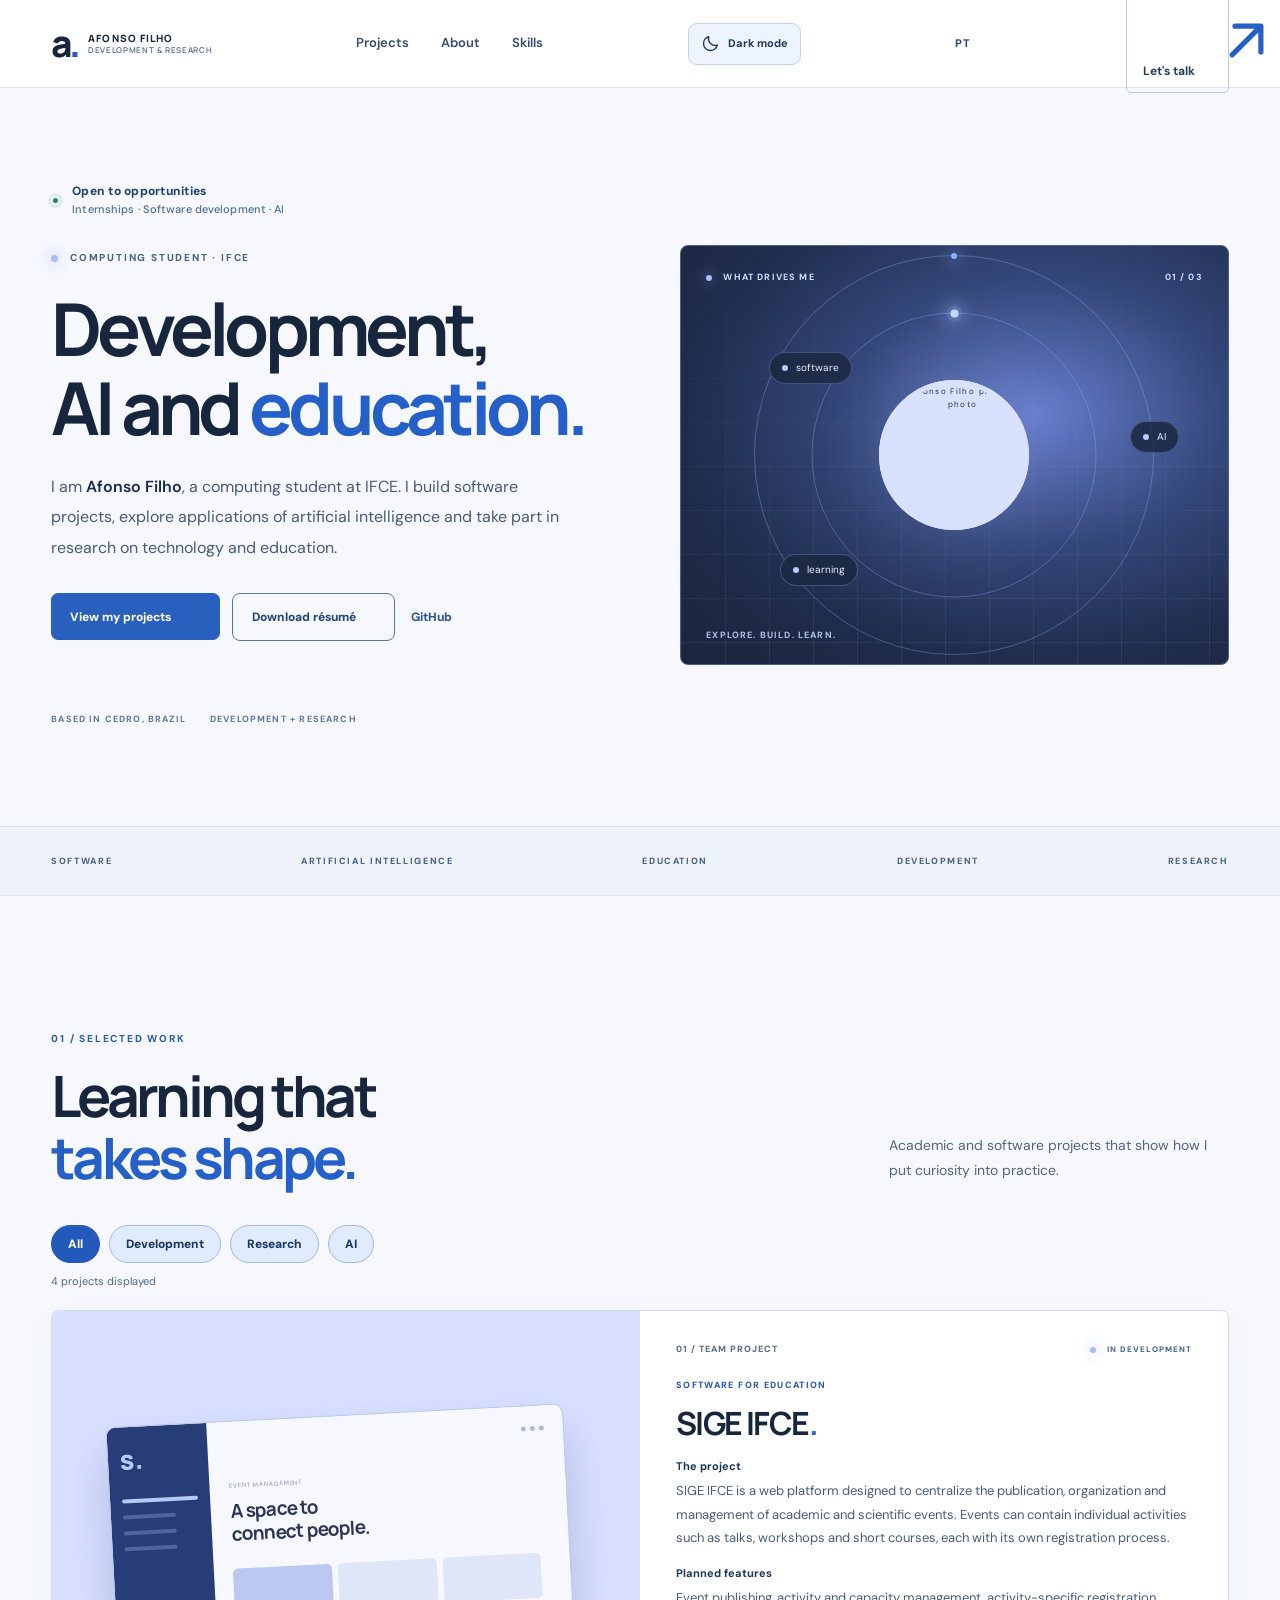
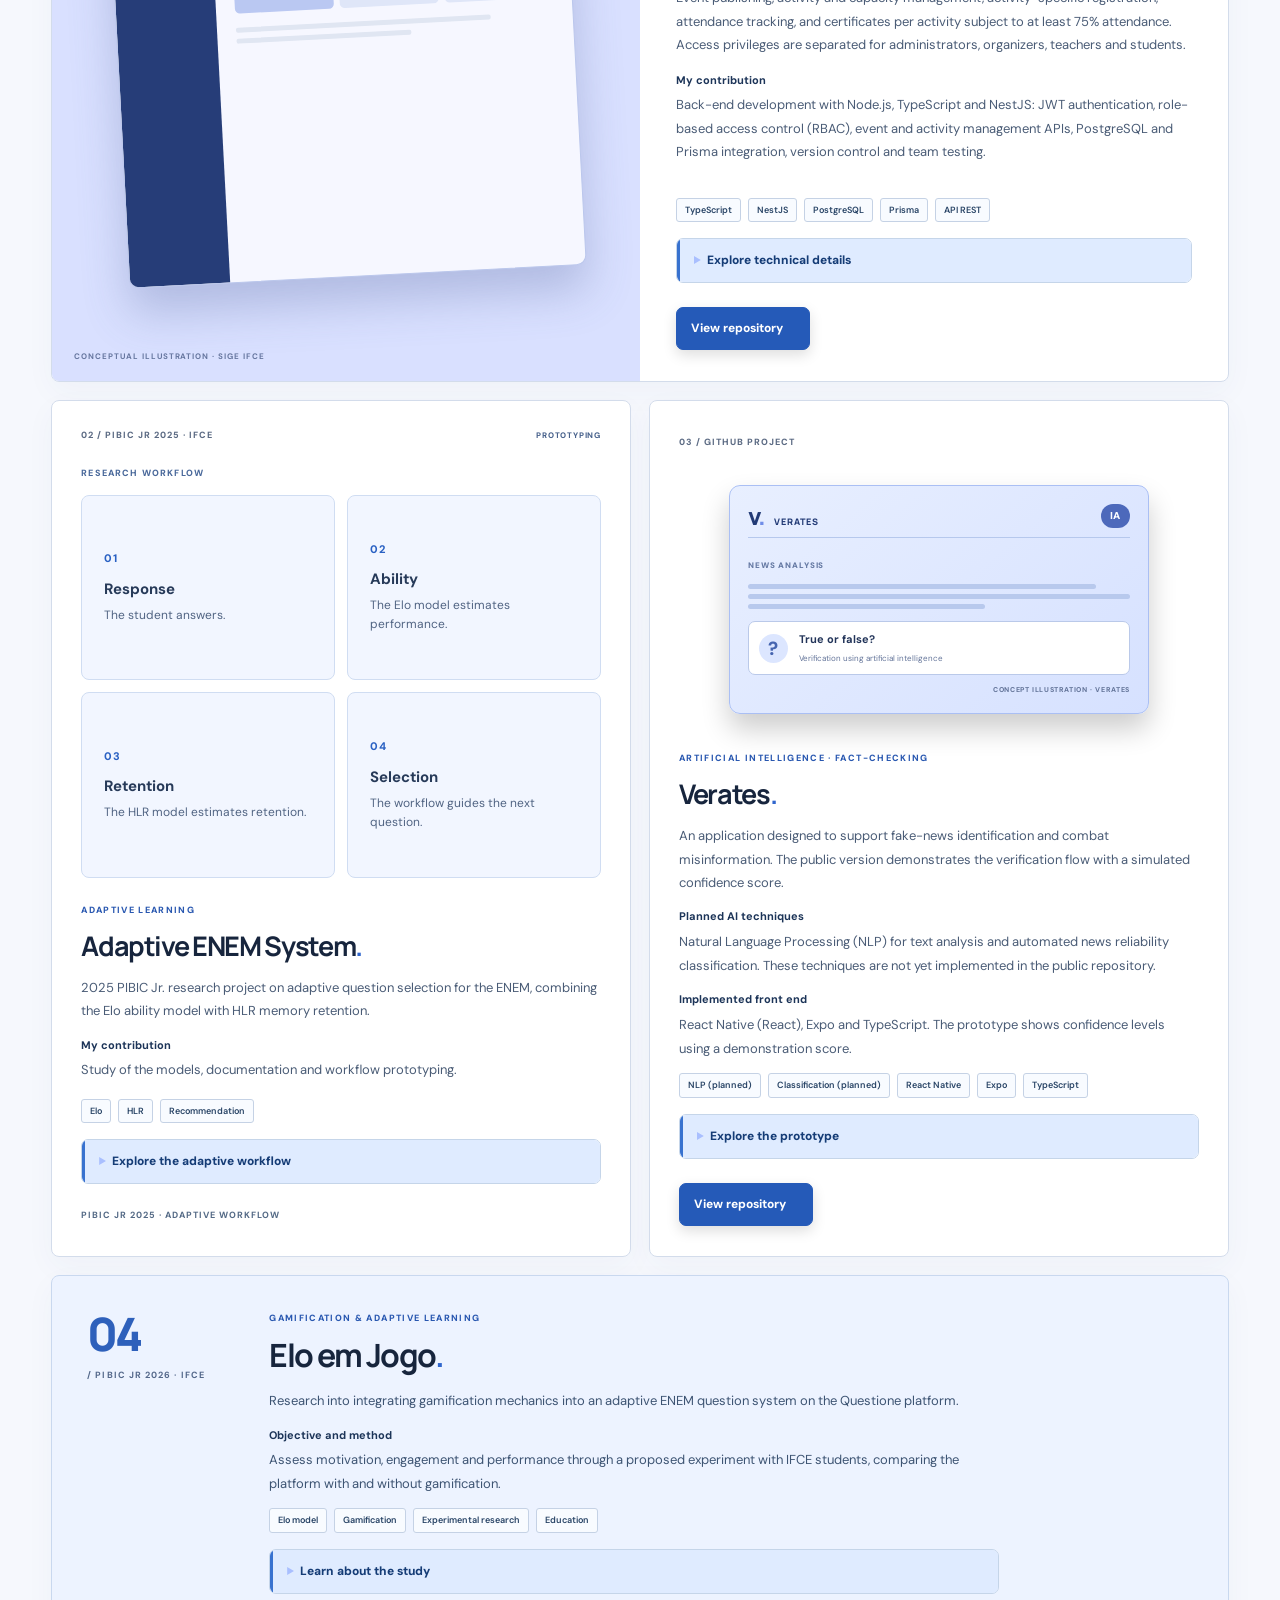
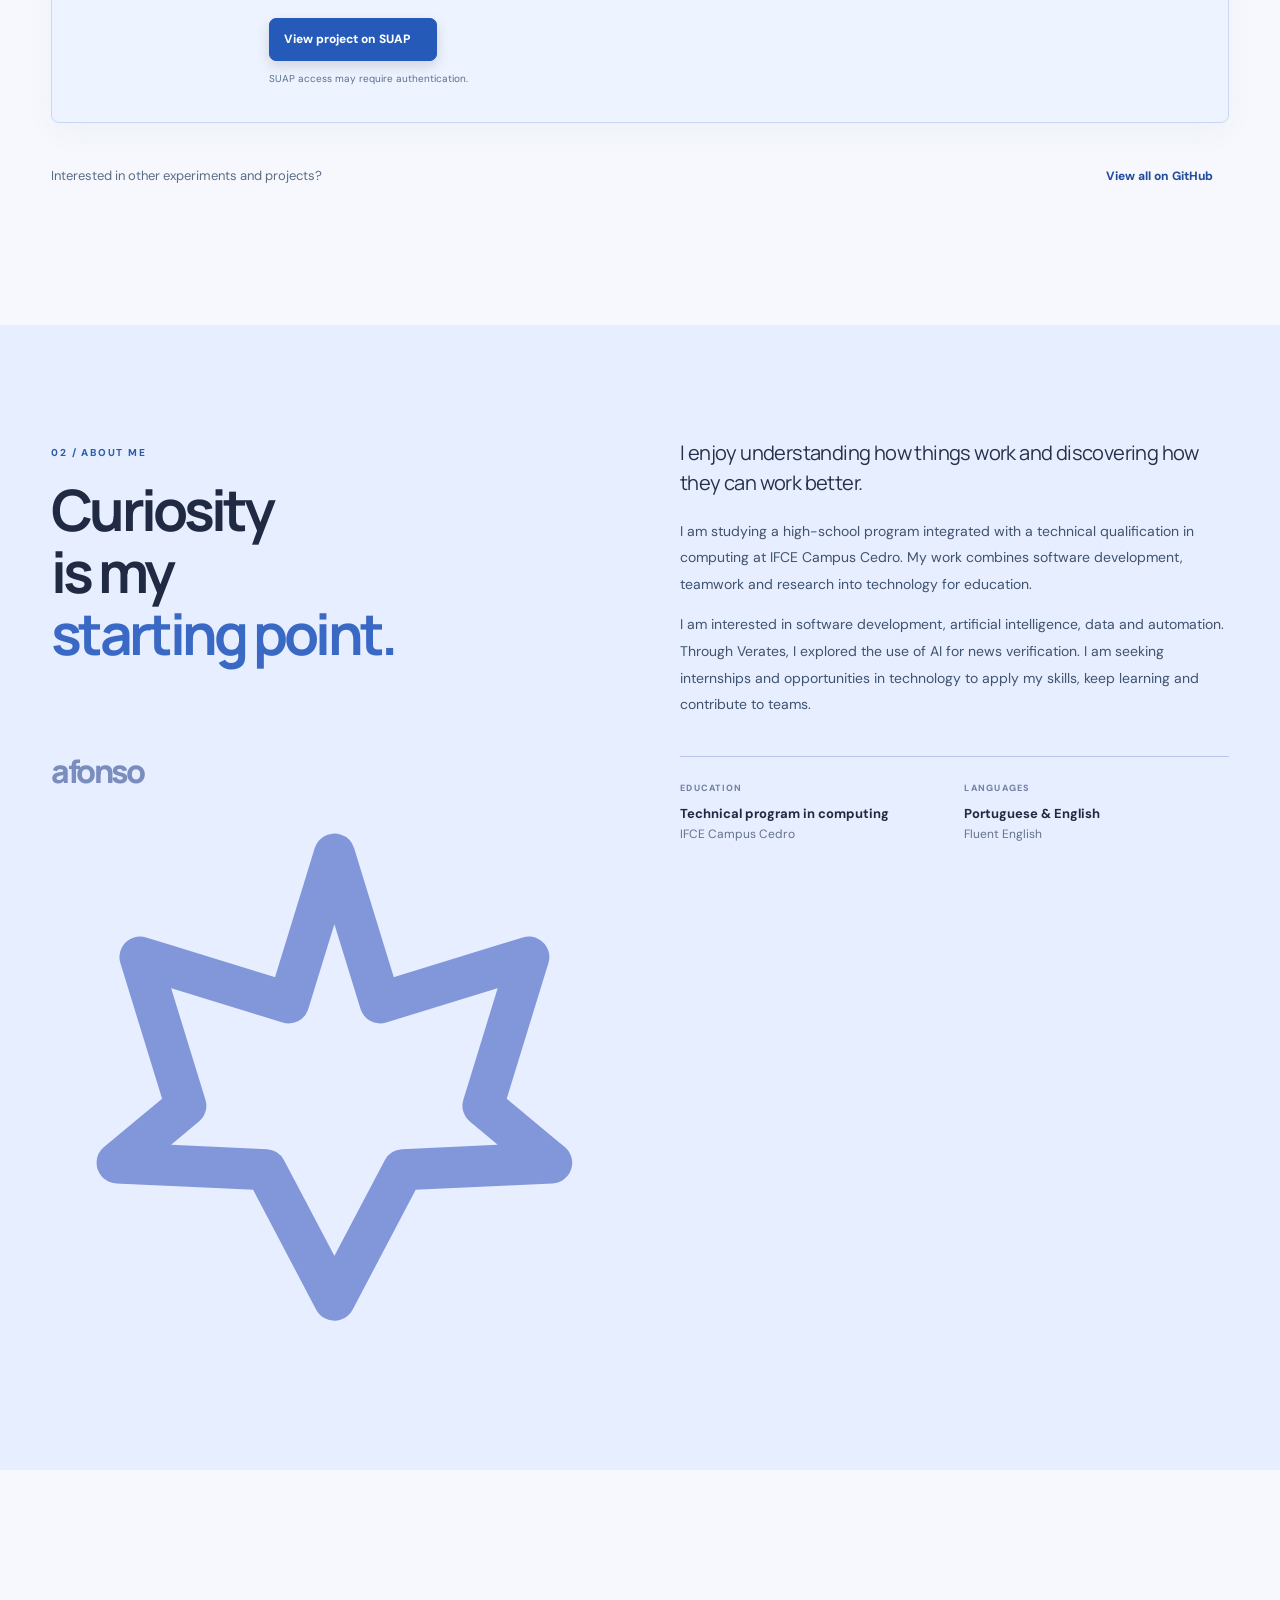
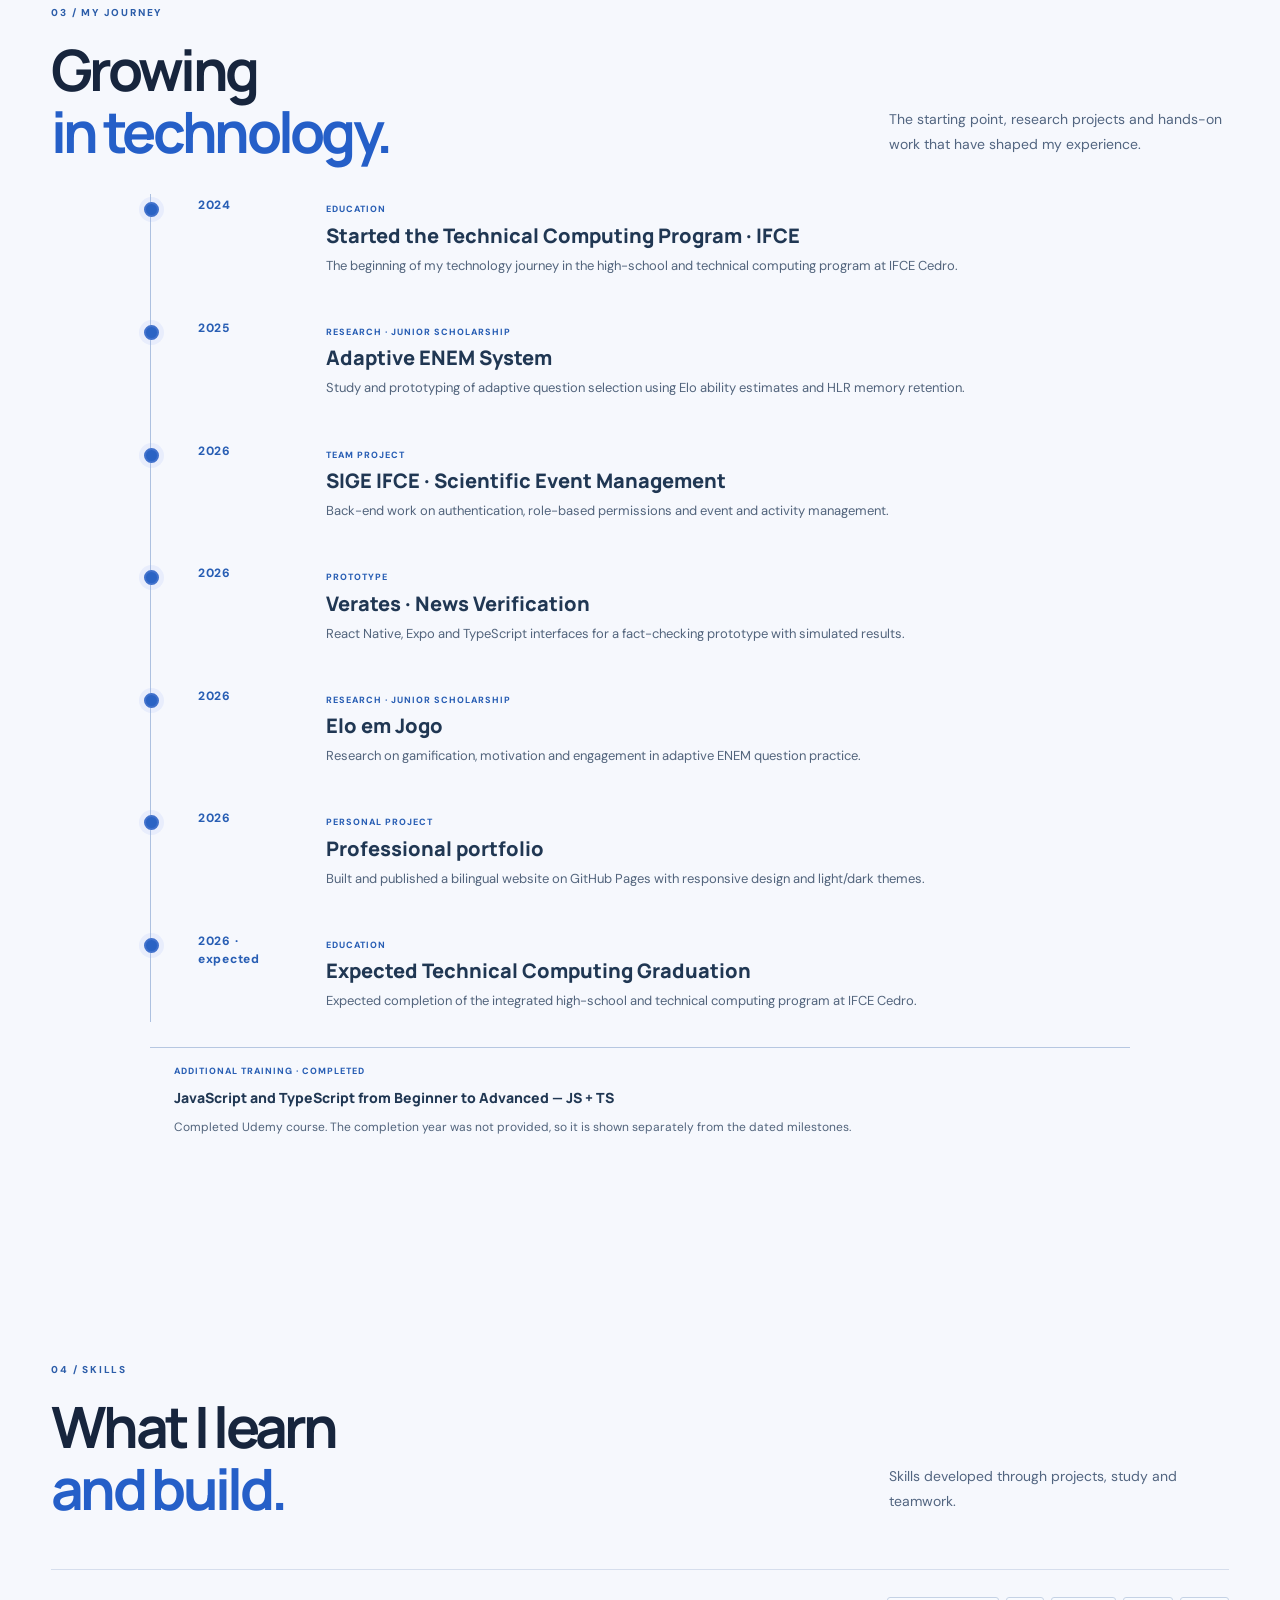
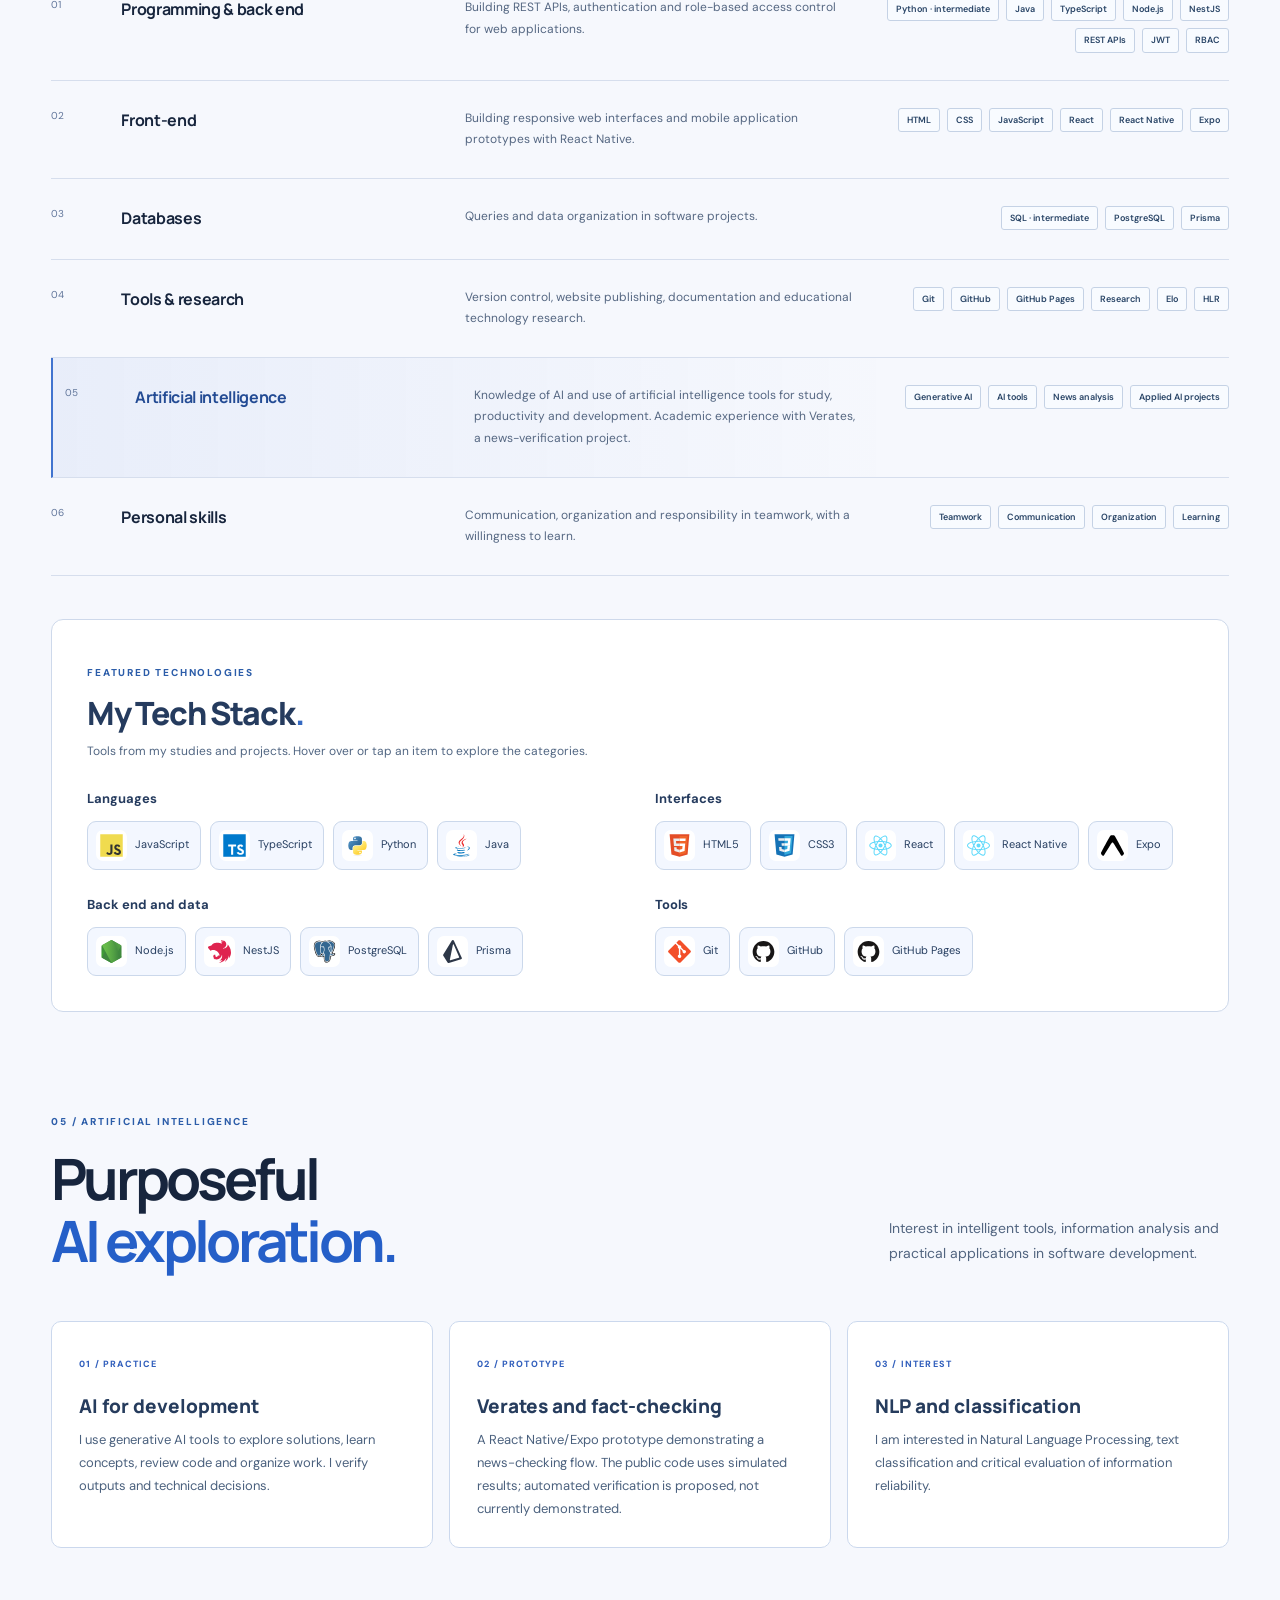
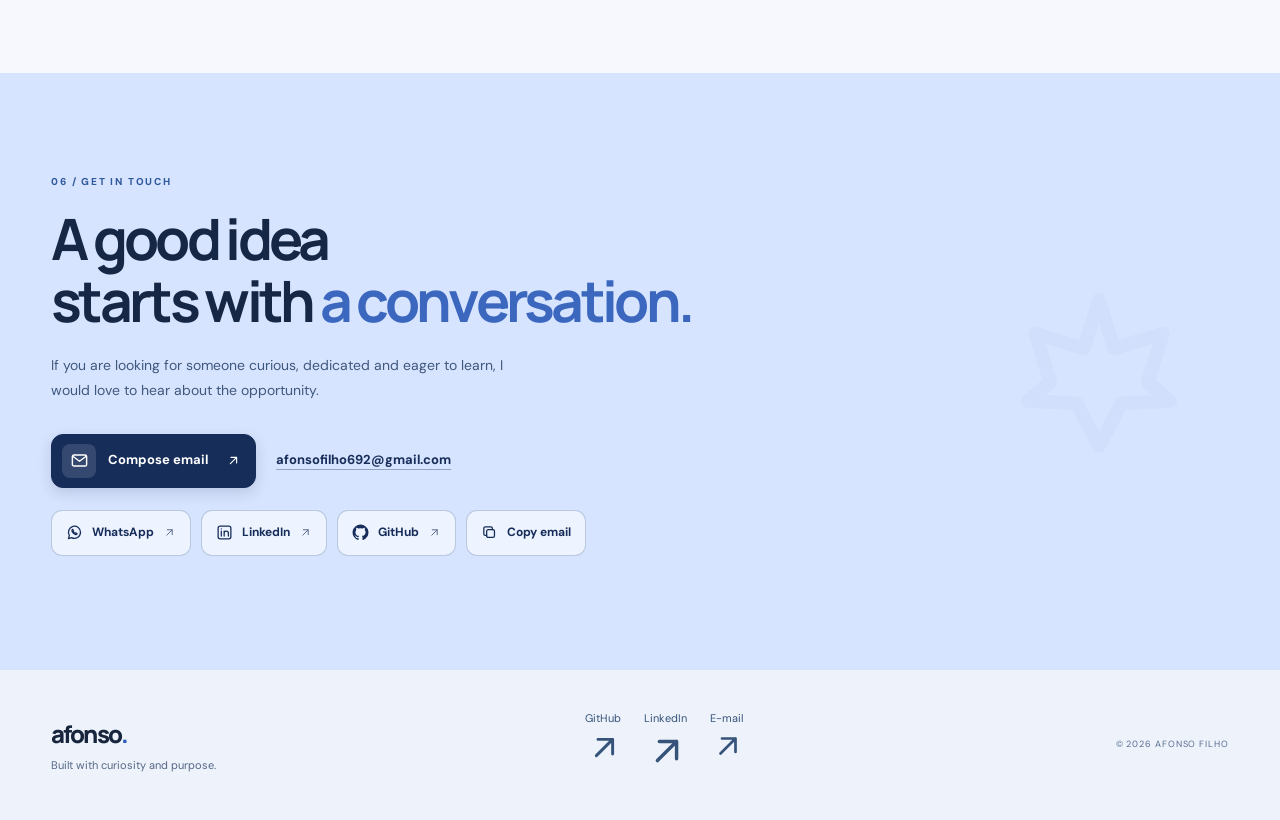
==== commit 60fc69b8: "Padroniza todos os ícones do portfólio" ====
--- a/en.html
+++ b/en.html
@@ -41,9 +41,9 @@
     })();
   </script>
   <link rel="stylesheet" href="./style.css">
-  <link rel="stylesheet" href="./theme-responsive.css?v=20261120-icons">
-  <link rel="stylesheet" href="./contact-timeline.css?v=20261120-icons">
-  <script src="./script.js?v=20261120-icons" defer></script>
+  <link rel="stylesheet" href="./theme-responsive.css?v=20261120-icons2">
+  <link rel="stylesheet" href="./contact-timeline.css?v=20261120-icons2">
+  <script src="./script.js?v=20261120-icons2" defer></script>
 </head>
 <body>
   <div class="scroll-progress" data-scroll-progress aria-hidden="true"></div>
@@ -54,7 +54,7 @@
       <nav class="navigation" aria-label="Main navigation"><a href="#projetos">Projects</a><a href="#sobre">About</a><a href="#conhecimentos">Skills</a></nav>
       <details class="mobile-menu"><summary>Menu</summary><nav aria-label="Mobile navigation"><a href="#projetos">Projects</a><a href="#sobre">About</a><a href="#conhecimentos">Skills</a><a href="#contato">Contact</a><a href="#trajetoria">Journey</a><a href="#inteligencia-artificial">AI</a></nav></details>
       <button class="theme-toggle" type="button" data-theme-toggle aria-label="Enable light mode" title="Enable light mode"><span class="theme-icon" aria-hidden="true"><svg class="theme-sun" viewBox="0 0 24 24" fill="none" stroke="currentColor" stroke-width="1.8" stroke-linecap="round" aria-hidden="true"><circle cx="12" cy="12" r="4"/><path d="M12 2v2m0 16v2M4.93 4.93l1.42 1.42m11.3 11.3 1.42 1.42M2 12h2m16 0h2M4.93 19.07l1.42-1.42m11.3-11.3 1.42-1.42"/></svg><svg class="theme-moon" viewBox="0 0 24 24" fill="none" stroke="currentColor" stroke-width="1.8" stroke-linejoin="round" aria-hidden="true"><path d="M20.5 14.2A8.8 8.8 0 0 1 9.8 3.5 8.8 8.8 0 1 0 20.5 14.2Z"/></svg></span><span class="theme-label">Light mode</span></button>
-      <a class="language-link" href="./index.html" lang="pt-BR" hreflang="pt-BR">PT</a><a class="nav-contact" href="#contato">Let's talk <span aria-hidden="true">↗</span></a>
+      <a class="language-link" href="./index.html" lang="pt-BR" hreflang="pt-BR">PT</a><a class="nav-contact" href="#contato">Let's talk <span aria-hidden="true"><svg class="ui-icon ui-icon-external" viewBox="0 0 24 24" fill="none" stroke="currentColor" stroke-width="1.8" stroke-linecap="round" stroke-linejoin="round" aria-hidden="true" focusable="false"><path d="M7 17 17 7M8 7h9v9"/></svg></span></a>
     </div>
   </header>
   <main id="conteudo">
@@ -64,7 +64,7 @@
         <p class="eyebrow"><span class="status-dot"></span> COMPUTING STUDENT · IFCE</p>
         <h1>Development,<br>AI and <em>education.</em></h1>
         <p class="hero-intro">I am <strong>Afonso Filho</strong>, a computing student at IFCE. I build software projects, explore applications of artificial intelligence and take part in research on technology and education.</p>
-        <div class="hero-actions"><a class="button primary hero-main-cta" href="#projetos">View my projects <span class="cta-symbol" aria-hidden="true">↗</span></a><a class="button hero-secondary-cta" href="./curriculo-afonso.pdf" download="Curriculo_Afonso.pdf">Download résumé <span class="cta-symbol" aria-hidden="true">↓</span></a><a class="text-link hero-tertiary-link" href="https://github.com/Dev-aafonso" target="_blank" rel="noopener noreferrer">GitHub <span aria-hidden="true">↗</span></a></div>
+        <div class="hero-actions"><a class="button primary hero-main-cta" href="#projetos">View my projects <span class="cta-symbol" aria-hidden="true"><svg class="ui-icon ui-icon-external" viewBox="0 0 24 24" fill="none" stroke="currentColor" stroke-width="1.8" stroke-linecap="round" stroke-linejoin="round" aria-hidden="true" focusable="false"><path d="M7 17 17 7M8 7h9v9"/></svg></span></a><a class="button hero-secondary-cta" href="./curriculo-afonso.pdf" download="Curriculo_Afonso.pdf">Download résumé <span class="cta-symbol" aria-hidden="true"><svg class="ui-icon ui-icon-download" viewBox="0 0 24 24" fill="none" stroke="currentColor" stroke-width="1.8" stroke-linecap="round" stroke-linejoin="round" aria-hidden="true" focusable="false"><path d="M12 3v12m-4-4 4 4 4-4M4 17v3h16v-3"/></svg></span></a><a class="text-link hero-tertiary-link" href="https://github.com/Dev-aafonso" target="_blank" rel="noopener noreferrer">GitHub <span aria-hidden="true"><svg class="ui-icon ui-icon-external" viewBox="0 0 24 24" fill="none" stroke="currentColor" stroke-width="1.8" stroke-linecap="round" stroke-linejoin="round" aria-hidden="true" focusable="false"><path d="M7 17 17 7M8 7h9v9"/></svg></span></a></div>
         <div class="hero-meta"><span>BASED IN CEDRO, BRAZIL</span><span>DEVELOPMENT + RESEARCH</span></div>
       </div>
       <div class="hero-visual" aria-label="Afonso profile photo and illustration of technology, research and learning">
@@ -72,10 +72,10 @@
         <div class="visual-orbit orbit-one"></div><div class="visual-orbit orbit-two"></div>
         <div class="visual-center"><img class="profile-photo" src="https://avatars.githubusercontent.com/u/185633036?v=4" alt="Afonso Filho profile photo" width="150" height="150"></div>
         <span class="orbit-label label-one"><i></i> software</span><span class="orbit-label label-two"><i></i> AI</span><span class="orbit-label label-three"><i></i> learning</span>
-        <div class="visual-bottom"><span>EXPLORE. BUILD. LEARN.</span><span>↗</span></div>
+        <div class="visual-bottom"><span>EXPLORE. BUILD. LEARN.</span><span><svg class="ui-icon ui-icon-external" viewBox="0 0 24 24" fill="none" stroke="currentColor" stroke-width="1.8" stroke-linecap="round" stroke-linejoin="round" aria-hidden="true" focusable="false"><path d="M7 17 17 7M8 7h9v9"/></svg></span></div>
       </div>
     </section>
-    <div class="ticker" aria-label="Areas of interest"><div class="shell ticker-inner"><span>SOFTWARE</span><i>✳</i><span>ARTIFICIAL INTELLIGENCE</span><i>✳</i><span>EDUCATION</span><i>✳</i><span>DEVELOPMENT</span><i>✳</i><span>RESEARCH</span></div></div>
+    <div class="ticker" aria-label="Areas of interest"><div class="shell ticker-inner"><span>SOFTWARE</span><i><svg class="ui-icon ui-icon-sparkle" viewBox="0 0 24 24" fill="none" stroke="currentColor" stroke-width="1.8" stroke-linecap="round" stroke-linejoin="round" aria-hidden="true" focusable="false"><path d="M12 2.5 14 9l6.5-2-2 6.5 3 2.5-6.5.3L12 22l-3-5.7-6.5-.3 3-2.5-2-6.5L10 9 12 2.5Z"/></svg></i><span>ARTIFICIAL INTELLIGENCE</span><i><svg class="ui-icon ui-icon-sparkle" viewBox="0 0 24 24" fill="none" stroke="currentColor" stroke-width="1.8" stroke-linecap="round" stroke-linejoin="round" aria-hidden="true" focusable="false"><path d="M12 2.5 14 9l6.5-2-2 6.5 3 2.5-6.5.3L12 22l-3-5.7-6.5-.3 3-2.5-2-6.5L10 9 12 2.5Z"/></svg></i><span>EDUCATION</span><i><svg class="ui-icon ui-icon-sparkle" viewBox="0 0 24 24" fill="none" stroke="currentColor" stroke-width="1.8" stroke-linecap="round" stroke-linejoin="round" aria-hidden="true" focusable="false"><path d="M12 2.5 14 9l6.5-2-2 6.5 3 2.5-6.5.3L12 22l-3-5.7-6.5-.3 3-2.5-2-6.5L10 9 12 2.5Z"/></svg></i><span>DEVELOPMENT</span><i><svg class="ui-icon ui-icon-sparkle" viewBox="0 0 24 24" fill="none" stroke="currentColor" stroke-width="1.8" stroke-linecap="round" stroke-linejoin="round" aria-hidden="true" focusable="false"><path d="M12 2.5 14 9l6.5-2-2 6.5 3 2.5-6.5.3L12 22l-3-5.7-6.5-.3 3-2.5-2-6.5L10 9 12 2.5Z"/></svg></i><span>RESEARCH</span></div></div>
 
     <section class="section shell" id="projetos">
       <div class="section-head"><div><p class="eyebrow section-kicker">01 / SELECTED WORK</p><h2>Learning that<br><em>takes shape.</em></h2></div><p>Academic and software projects that show how I put curiosity into practice.</p></div>
@@ -87,20 +87,20 @@
       </div><p class="filter-feedback" data-filter-feedback aria-live="polite">4 projects displayed</p>
       <article class="project feature-project" data-project-category="software">
         <div class="project-art art-sige" aria-hidden="true"><div class="mini-app"><div class="mini-sidebar"><span class="mini-logo">s.</span><span class="mini-line wide"></span><span class="mini-line"></span><span class="mini-line"></span><span class="mini-line"></span></div><div class="mini-content"><div class="mini-window"><i></i><i></i><i></i></div><span class="mini-label">EVENT MANAGEMENT</span><strong>A space to<br>connect people.</strong><div class="mini-cards"><b></b><b></b><b></b></div><div class="mini-bars"><i></i><i></i></div></div></div><span class="art-caption">CONCEPTUAL ILLUSTRATION · SIGE IFCE</span></div>
-        <div class="project-info"><div class="project-top"><span>01 / TEAM PROJECT</span><span class="project-status"><i></i> IN DEVELOPMENT</span></div><div><p class="project-overline">SOFTWARE FOR EDUCATION</p><h3>SIGE IFCE<span>.</span></h3><p class="contribution"><strong>The project</strong> SIGE IFCE is a web platform designed to centralize the publication, organization and management of academic and scientific events. Events can contain individual activities such as talks, workshops and short courses, each with its own registration process.</p><p class="contribution"><strong>Planned features</strong> Event publishing, activity and capacity management, activity-specific registration, attendance tracking, and certificates per activity subject to at least 75% attendance. Access privileges are separated for administrators, organizers, teachers and students.</p><p class="contribution"><strong>My contribution</strong> Back-end development with Node.js, TypeScript and NestJS: JWT authentication, role-based access control (RBAC), event and activity management APIs, PostgreSQL and Prisma integration, version control and team testing.</p></div><div><div class="tags"><span>TypeScript</span><span>NestJS</span><span>PostgreSQL</span><span>Prisma</span><span>API REST</span></div><details class="project-extra"><summary>Explore technical details</summary><div class="project-extra-body"><p>Modular API architecture covering authentication, business rules and data persistence.</p><ul><li>Draft, published, closed and canceled event states.</li><li>Event activities with their own capacity and dates.</li><li>Role permissions and organizer-specific access using JWT and RBAC.</li><li>Registrations, attendance and certificates belong to the planned scope.</li></ul></div></details><a class="project-link" href="https://github.com/Dev-aafonso/SigeIFCE" target="_blank" rel="noopener noreferrer">View repository <span aria-hidden="true">↗</span></a></div></div>
+        <div class="project-info"><div class="project-top"><span>01 / TEAM PROJECT</span><span class="project-status"><i></i> IN DEVELOPMENT</span></div><div><p class="project-overline">SOFTWARE FOR EDUCATION</p><h3>SIGE IFCE<span>.</span></h3><p class="contribution"><strong>The project</strong> SIGE IFCE is a web platform designed to centralize the publication, organization and management of academic and scientific events. Events can contain individual activities such as talks, workshops and short courses, each with its own registration process.</p><p class="contribution"><strong>Planned features</strong> Event publishing, activity and capacity management, activity-specific registration, attendance tracking, and certificates per activity subject to at least 75% attendance. Access privileges are separated for administrators, organizers, teachers and students.</p><p class="contribution"><strong>My contribution</strong> Back-end development with Node.js, TypeScript and NestJS: JWT authentication, role-based access control (RBAC), event and activity management APIs, PostgreSQL and Prisma integration, version control and team testing.</p></div><div><div class="tags"><span>TypeScript</span><span>NestJS</span><span>PostgreSQL</span><span>Prisma</span><span>API REST</span></div><details class="project-extra"><summary>Explore technical details</summary><div class="project-extra-body"><p>Modular API architecture covering authentication, business rules and data persistence.</p><ul><li>Draft, published, closed and canceled event states.</li><li>Event activities with their own capacity and dates.</li><li>Role permissions and organizer-specific access using JWT and RBAC.</li><li>Registrations, attendance and certificates belong to the planned scope.</li></ul></div></details><a class="project-link" href="https://github.com/Dev-aafonso/SigeIFCE" target="_blank" rel="noopener noreferrer">View repository <span aria-hidden="true"><svg class="ui-icon ui-icon-external" viewBox="0 0 24 24" fill="none" stroke="currentColor" stroke-width="1.8" stroke-linecap="round" stroke-linejoin="round" aria-hidden="true" focusable="false"><path d="M7 17 17 7M8 7h9v9"/></svg></span></a></div></div>
       </article>
       <div class="project-grid">
         <article class="project small-project research-project" data-project-category="research"><div class="card-header"><span>02 / PIBIC JR 2025 · IFCE</span><span class="research-status">PROTOTYPING</span></div><div class="research-flow"><p>RESEARCH WORKFLOW</p><ol aria-label="Simplified research stages"><li><span>01</span><strong>Response</strong><small>The student answers.</small></li><li><span>02</span><strong>Ability</strong><small>The Elo model estimates performance.</small></li><li><span>03</span><strong>Retention</strong><small>The HLR model estimates retention.</small></li><li><span>04</span><strong>Selection</strong><small>The workflow guides the next question.</small></li></ol></div><div class="small-content"><p class="project-overline">ADAPTIVE LEARNING</p><h3>Adaptive ENEM System<span>.</span></h3><p>2025 PIBIC Jr. research project on adaptive question selection for the ENEM, combining the Elo ability model with HLR memory retention.</p><p class="contribution"><strong>My contribution</strong> Study of the models, documentation and workflow prototyping.</p><div class="tags"><span>Elo</span><span>HLR</span><span>Recommendation</span></div><details class="project-extra"><summary>Explore the adaptive workflow</summary><div class="project-extra-body"><p>The proposal combines Elo-based ability estimation with retention prediction using Half-life Regression (HLR).</p><ul><li>Answers update performance estimates.</li><li>Response history informs retention estimates.</li><li>The system chooses topics and questions for the next review.</li></ul></div></details><span class="quiet-label">PIBIC JR 2025 · ADAPTIVE WORKFLOW</span></div></article>
-        <article class="project small-project verates-project" data-project-category="ai"><div class="card-header"><span>03 / GITHUB PROJECT</span><span class="arrow-icon">↗</span></div><div class="verates-art" aria-hidden="true"><div class="fact-check-ui"><div class="fact-check-head"><span class="fact-check-logo">v<span>.</span> <small>VERATES</small></span><span class="fact-check-chip">IA</span></div><div class="fact-check-question"><span class="fact-check-label">NEWS ANALYSIS</span><div class="fact-check-lines"><i></i><i></i><i></i></div></div><div class="fact-check-result"><span class="fact-check-symbol">?</span><span class="fact-check-copy"><strong>True or false?</strong><small>Verification using artificial intelligence</small></span></div><span class="fact-check-decor">CONCEPT ILLUSTRATION · VERATES</span></div></div><div class="small-content"><p class="project-overline">ARTIFICIAL INTELLIGENCE · FACT-CHECKING</p><h3>Verates<span>.</span></h3><p>An application designed to support fake-news identification and combat misinformation. The public version demonstrates the verification flow with a simulated confidence score.</p><p class="contribution"><strong>Planned AI techniques</strong> Natural Language Processing (NLP) for text analysis and automated news reliability classification. These techniques are not yet implemented in the public repository.</p><p class="contribution"><strong>Implemented front end</strong> React Native (React), Expo and TypeScript. The prototype shows confidence levels using a demonstration score.</p><div class="tags"><span>NLP (planned)</span><span>Classification (planned)</span><span>React Native</span><span>Expo</span><span>TypeScript</span></div><details class="project-extra"><summary>Explore the prototype</summary><div class="project-extra-body"><p>Built with React Native, Expo and TypeScript, the app includes link submission and results screens.</p><p><strong>Current state:</strong> the displayed score is simulated. NLP and reliability classification are proposed future integrations, not features verified in the public code.</p></div></details><a class="project-link" href="https://github.com/Dev-aafonso/ProjetoVerates" target="_blank" rel="noopener noreferrer">View repository <span aria-hidden="true">↗</span></a></div></article>
+        <article class="project small-project verates-project" data-project-category="ai"><div class="card-header"><span>03 / GITHUB PROJECT</span><span class="arrow-icon"><svg class="ui-icon ui-icon-external" viewBox="0 0 24 24" fill="none" stroke="currentColor" stroke-width="1.8" stroke-linecap="round" stroke-linejoin="round" aria-hidden="true" focusable="false"><path d="M7 17 17 7M8 7h9v9"/></svg></span></div><div class="verates-art" aria-hidden="true"><div class="fact-check-ui"><div class="fact-check-head"><span class="fact-check-logo">v<span>.</span> <small>VERATES</small></span><span class="fact-check-chip">IA</span></div><div class="fact-check-question"><span class="fact-check-label">NEWS ANALYSIS</span><div class="fact-check-lines"><i></i><i></i><i></i></div></div><div class="fact-check-result"><span class="fact-check-symbol">?</span><span class="fact-check-copy"><strong>True or false?</strong><small>Verification using artificial intelligence</small></span></div><span class="fact-check-decor">CONCEPT ILLUSTRATION · VERATES</span></div></div><div class="small-content"><p class="project-overline">ARTIFICIAL INTELLIGENCE · FACT-CHECKING</p><h3>Verates<span>.</span></h3><p>An application designed to support fake-news identification and combat misinformation. The public version demonstrates the verification flow with a simulated confidence score.</p><p class="contribution"><strong>Planned AI techniques</strong> Natural Language Processing (NLP) for text analysis and automated news reliability classification. These techniques are not yet implemented in the public repository.</p><p class="contribution"><strong>Implemented front end</strong> React Native (React), Expo and TypeScript. The prototype shows confidence levels using a demonstration score.</p><div class="tags"><span>NLP (planned)</span><span>Classification (planned)</span><span>React Native</span><span>Expo</span><span>TypeScript</span></div><details class="project-extra"><summary>Explore the prototype</summary><div class="project-extra-body"><p>Built with React Native, Expo and TypeScript, the app includes link submission and results screens.</p><p><strong>Current state:</strong> the displayed score is simulated. NLP and reliability classification are proposed future integrations, not features verified in the public code.</p></div></details><a class="project-link" href="https://github.com/Dev-aafonso/ProjetoVerates" target="_blank" rel="noopener noreferrer">View repository <span aria-hidden="true"><svg class="ui-icon ui-icon-external" viewBox="0 0 24 24" fill="none" stroke="currentColor" stroke-width="1.8" stroke-linecap="round" stroke-linejoin="round" aria-hidden="true" focusable="false"><path d="M7 17 17 7M8 7h9v9"/></svg></span></a></div></article>
       </div>
       <article class="project pibic-project" data-project-category="research" aria-labelledby="pibic-title">
         <div class="pibic-number">04 <span>/ PIBIC JR 2026 · IFCE</span></div>
-        <div class="pibic-copy"><p class="project-overline">GAMIFICATION & ADAPTIVE LEARNING</p><h3 id="pibic-title">Elo em Jogo<span>.</span></h3><p>Research into integrating gamification mechanics into an adaptive ENEM question system on the Questione platform.</p><p class="contribution"><strong>Objective and method</strong> Assess motivation, engagement and performance through a proposed experiment with IFCE students, comparing the platform with and without gamification.</p><div class="tags"><span>Elo model</span><span>Gamification</span><span>Experimental research</span><span>Education</span></div><details class="project-extra"><summary>Learn about the study</summary><div class="project-extra-body"><p>The study examines whether gamification mechanics can benefit motivation, engagement and performance when practicing adaptive ENEM questions.</p><p><strong>Stage:</strong> research and design of a comparison between gamified and non-gamified experiences.</p></div></details><a class="project-link" href="https://suap.ifce.edu.br/pesquisa/projeto/3895/" target="_blank" rel="noopener noreferrer">View project on SUAP <span aria-hidden="true">↗</span></a><small class="pibic-note">SUAP access may require authentication.</small></div>
+        <div class="pibic-copy"><p class="project-overline">GAMIFICATION & ADAPTIVE LEARNING</p><h3 id="pibic-title">Elo em Jogo<span>.</span></h3><p>Research into integrating gamification mechanics into an adaptive ENEM question system on the Questione platform.</p><p class="contribution"><strong>Objective and method</strong> Assess motivation, engagement and performance through a proposed experiment with IFCE students, comparing the platform with and without gamification.</p><div class="tags"><span>Elo model</span><span>Gamification</span><span>Experimental research</span><span>Education</span></div><details class="project-extra"><summary>Learn about the study</summary><div class="project-extra-body"><p>The study examines whether gamification mechanics can benefit motivation, engagement and performance when practicing adaptive ENEM questions.</p><p><strong>Stage:</strong> research and design of a comparison between gamified and non-gamified experiences.</p></div></details><a class="project-link" href="https://suap.ifce.edu.br/pesquisa/projeto/3895/" target="_blank" rel="noopener noreferrer">View project on SUAP <span aria-hidden="true"><svg class="ui-icon ui-icon-external" viewBox="0 0 24 24" fill="none" stroke="currentColor" stroke-width="1.8" stroke-linecap="round" stroke-linejoin="round" aria-hidden="true" focusable="false"><path d="M7 17 17 7M8 7h9v9"/></svg></span></a><small class="pibic-note">SUAP access may require authentication.</small></div>
       </article>
-      <div class="more-work"><p>Interested in other experiments and projects?</p><a class="text-link" href="https://github.com/Dev-aafonso?tab=repositories" target="_blank" rel="noopener noreferrer">View all on GitHub <span aria-hidden="true">↗</span></a></div>
+      <div class="more-work"><p>Interested in other experiments and projects?</p><a class="text-link" href="https://github.com/Dev-aafonso?tab=repositories" target="_blank" rel="noopener noreferrer">View all on GitHub <span aria-hidden="true"><svg class="ui-icon ui-icon-external" viewBox="0 0 24 24" fill="none" stroke="currentColor" stroke-width="1.8" stroke-linecap="round" stroke-linejoin="round" aria-hidden="true" focusable="false"><path d="M7 17 17 7M8 7h9v9"/></svg></span></a></div>
     </section>
 
-    <section class="about-band" id="sobre"><div class="shell about-layout"><div class="about-heading"><p class="eyebrow section-kicker">02 / ABOUT ME</p><h2>Curiosity<br>is my<br> <em>starting point.</em></h2><div class="about-signature">afonso<span>✳</span></div></div><div class="about-copy"><p class="lead">I enjoy understanding how things work and discovering how they can work better.</p><p>I am studying a high-school program integrated with a technical qualification in computing at IFCE Campus Cedro. My work combines software development, teamwork and research into technology for education.</p><p>I am interested in software development, artificial intelligence, data and automation. Through Verates, I explored the use of AI for news verification. I am seeking internships and opportunities in technology to apply my skills, keep learning and contribute to teams.</p><div class="about-facts"><div><span>EDUCATION</span><strong>Technical program in computing</strong><small>IFCE Campus Cedro</small></div><div><span>LANGUAGES</span><strong>Portuguese & English</strong><small>Fluent English</small></div></div></div></div></section>
+    <section class="about-band" id="sobre"><div class="shell about-layout"><div class="about-heading"><p class="eyebrow section-kicker">02 / ABOUT ME</p><h2>Curiosity<br>is my<br> <em>starting point.</em></h2><div class="about-signature">afonso<span><svg class="ui-icon ui-icon-sparkle" viewBox="0 0 24 24" fill="none" stroke="currentColor" stroke-width="1.8" stroke-linecap="round" stroke-linejoin="round" aria-hidden="true" focusable="false"><path d="M12 2.5 14 9l6.5-2-2 6.5 3 2.5-6.5.3L12 22l-3-5.7-6.5-.3 3-2.5-2-6.5L10 9 12 2.5Z"/></svg></span></div></div><div class="about-copy"><p class="lead">I enjoy understanding how things work and discovering how they can work better.</p><p>I am studying a high-school program integrated with a technical qualification in computing at IFCE Campus Cedro. My work combines software development, teamwork and research into technology for education.</p><p>I am interested in software development, artificial intelligence, data and automation. Through Verates, I explored the use of AI for news verification. I am seeking internships and opportunities in technology to apply my skills, keep learning and contribute to teams.</p><div class="about-facts"><div><span>EDUCATION</span><strong>Technical program in computing</strong><small>IFCE Campus Cedro</small></div><div><span>LANGUAGES</span><strong>Portuguese & English</strong><small>Fluent English</small></div></div></div></div></section>
 
     <section class="section shell timeline-section" id="trajetoria" aria-labelledby="timeline-title">
       <div class="section-head timeline-heading">
@@ -171,11 +171,11 @@
           </div>
           <p class="copy-feedback" data-copy-feedback aria-live="polite"></p>
         </div>
-        <div class="contact-symbol" aria-hidden="true">✳</div>
+        <div class="contact-symbol" aria-hidden="true"><svg class="ui-icon ui-icon-sparkle" viewBox="0 0 24 24" fill="none" stroke="currentColor" stroke-width="1.8" stroke-linecap="round" stroke-linejoin="round" aria-hidden="true" focusable="false"><path d="M12 2.5 14 9l6.5-2-2 6.5 3 2.5-6.5.3L12 22l-3-5.7-6.5-.3 3-2.5-2-6.5L10 9 12 2.5Z"/></svg></div>
       </div>
     </section>
   </main>
-  <button type="button" class="back-to-top" data-back-to-top aria-label="Back to top" title="Back to top">↑</button>
-  <footer class="footer"><div class="shell footer-inner"><div><a class="footer-brand" href="#inicio">afonso<span>.</span></a><p>Built with curiosity and purpose.</p></div><div class="footer-links"><a href="https://github.com/Dev-aafonso" target="_blank" rel="noopener noreferrer">GitHub ↗</a><a href="https://www.linkedin.com/in/afonso-filho-ab43811a6/" target="_blank" rel="noopener noreferrer">LinkedIn ↗</a><a href="mailto:afonsofilho692@gmail.com">E-mail ↗</a></div><span>© 2026 AFONSO FILHO</span></div></footer>
+  <button type="button" class="back-to-top" data-back-to-top aria-label="Back to top" title="Back to top"><svg class="ui-icon ui-icon-up" viewBox="0 0 24 24" fill="none" stroke="currentColor" stroke-width="1.8" stroke-linecap="round" stroke-linejoin="round" aria-hidden="true" focusable="false"><path d="M12 19V5m-6 6 6-6 6 6"/></svg></button>
+  <footer class="footer"><div class="shell footer-inner"><div><a class="footer-brand" href="#inicio">afonso<span>.</span></a><p>Built with curiosity and purpose.</p></div><div class="footer-links"><a href="https://github.com/Dev-aafonso" target="_blank" rel="noopener noreferrer">GitHub <svg class="ui-icon ui-icon-external" viewBox="0 0 24 24" fill="none" stroke="currentColor" stroke-width="1.8" stroke-linecap="round" stroke-linejoin="round" aria-hidden="true" focusable="false"><path d="M7 17 17 7M8 7h9v9"/></svg></a><a href="https://www.linkedin.com/in/afonso-filho-ab43811a6/" target="_blank" rel="noopener noreferrer">LinkedIn <svg class="ui-icon ui-icon-external" viewBox="0 0 24 24" fill="none" stroke="currentColor" stroke-width="1.8" stroke-linecap="round" stroke-linejoin="round" aria-hidden="true" focusable="false"><path d="M7 17 17 7M8 7h9v9"/></svg></a><a href="mailto:afonsofilho692@gmail.com">E-mail <svg class="ui-icon ui-icon-external" viewBox="0 0 24 24" fill="none" stroke="currentColor" stroke-width="1.8" stroke-linecap="round" stroke-linejoin="round" aria-hidden="true" focusable="false"><path d="M7 17 17 7M8 7h9v9"/></svg></a></div><span>© 2026 AFONSO FILHO</span></div></footer>
 </body>
 </html>
--- a/theme-responsive.css
+++ b/theme-responsive.css
@@ -1547,3 +1547,10 @@
   .timeline-section .journey-item, .timeline-section .journey-content,
   .timeline-section .journey-date,.ai-topic { animation: none !important; translate: none !important; }
 }
+
+/* Technology logos: Devicon (MIT). */
+.tech-mark { background: #fff; padding: 4px; box-sizing: border-box; }
+.tech-mark svg { display: block; width: 100%; height: 100%; }
+.theme-icon svg { display: block; width: 19px; height: 19px; }
+.theme-moon, [data-theme="light"] .theme-sun { display: none !important; }
+[data-theme="light"] .theme-moon { display: block !important; }
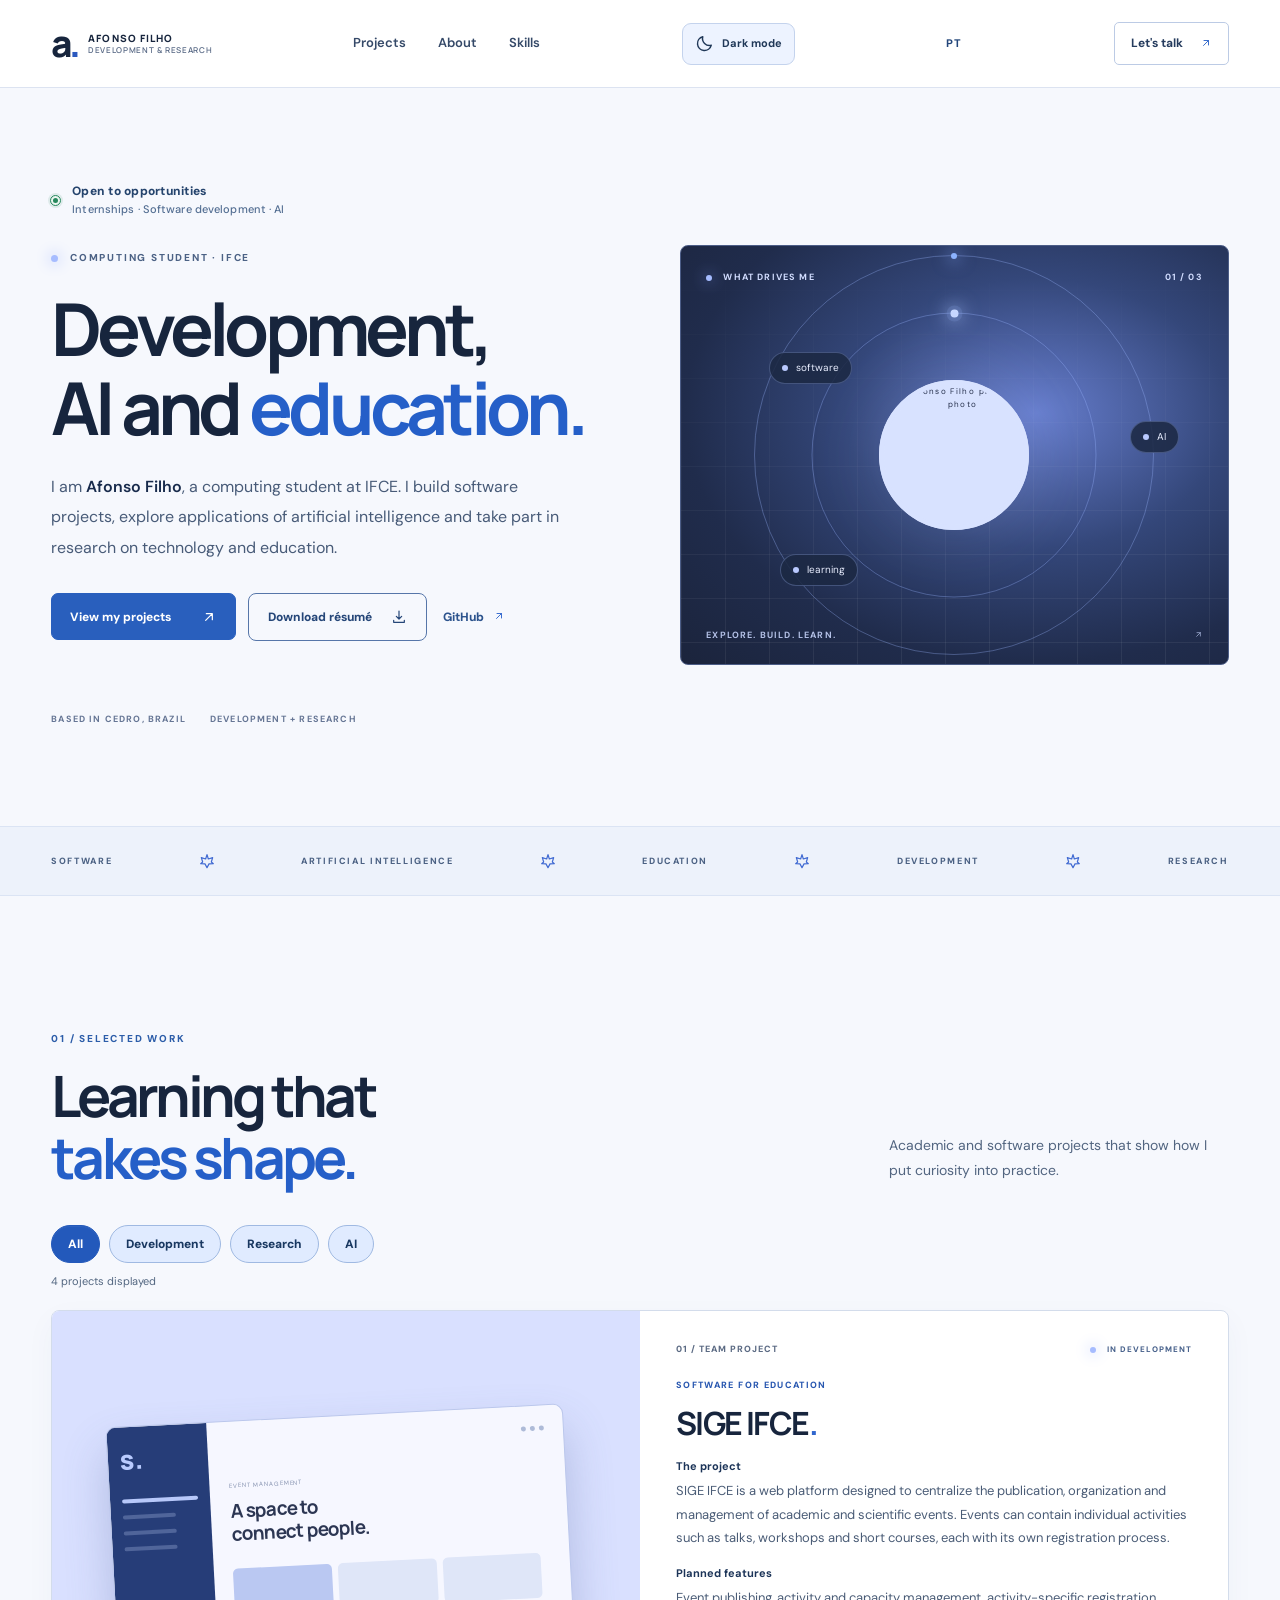
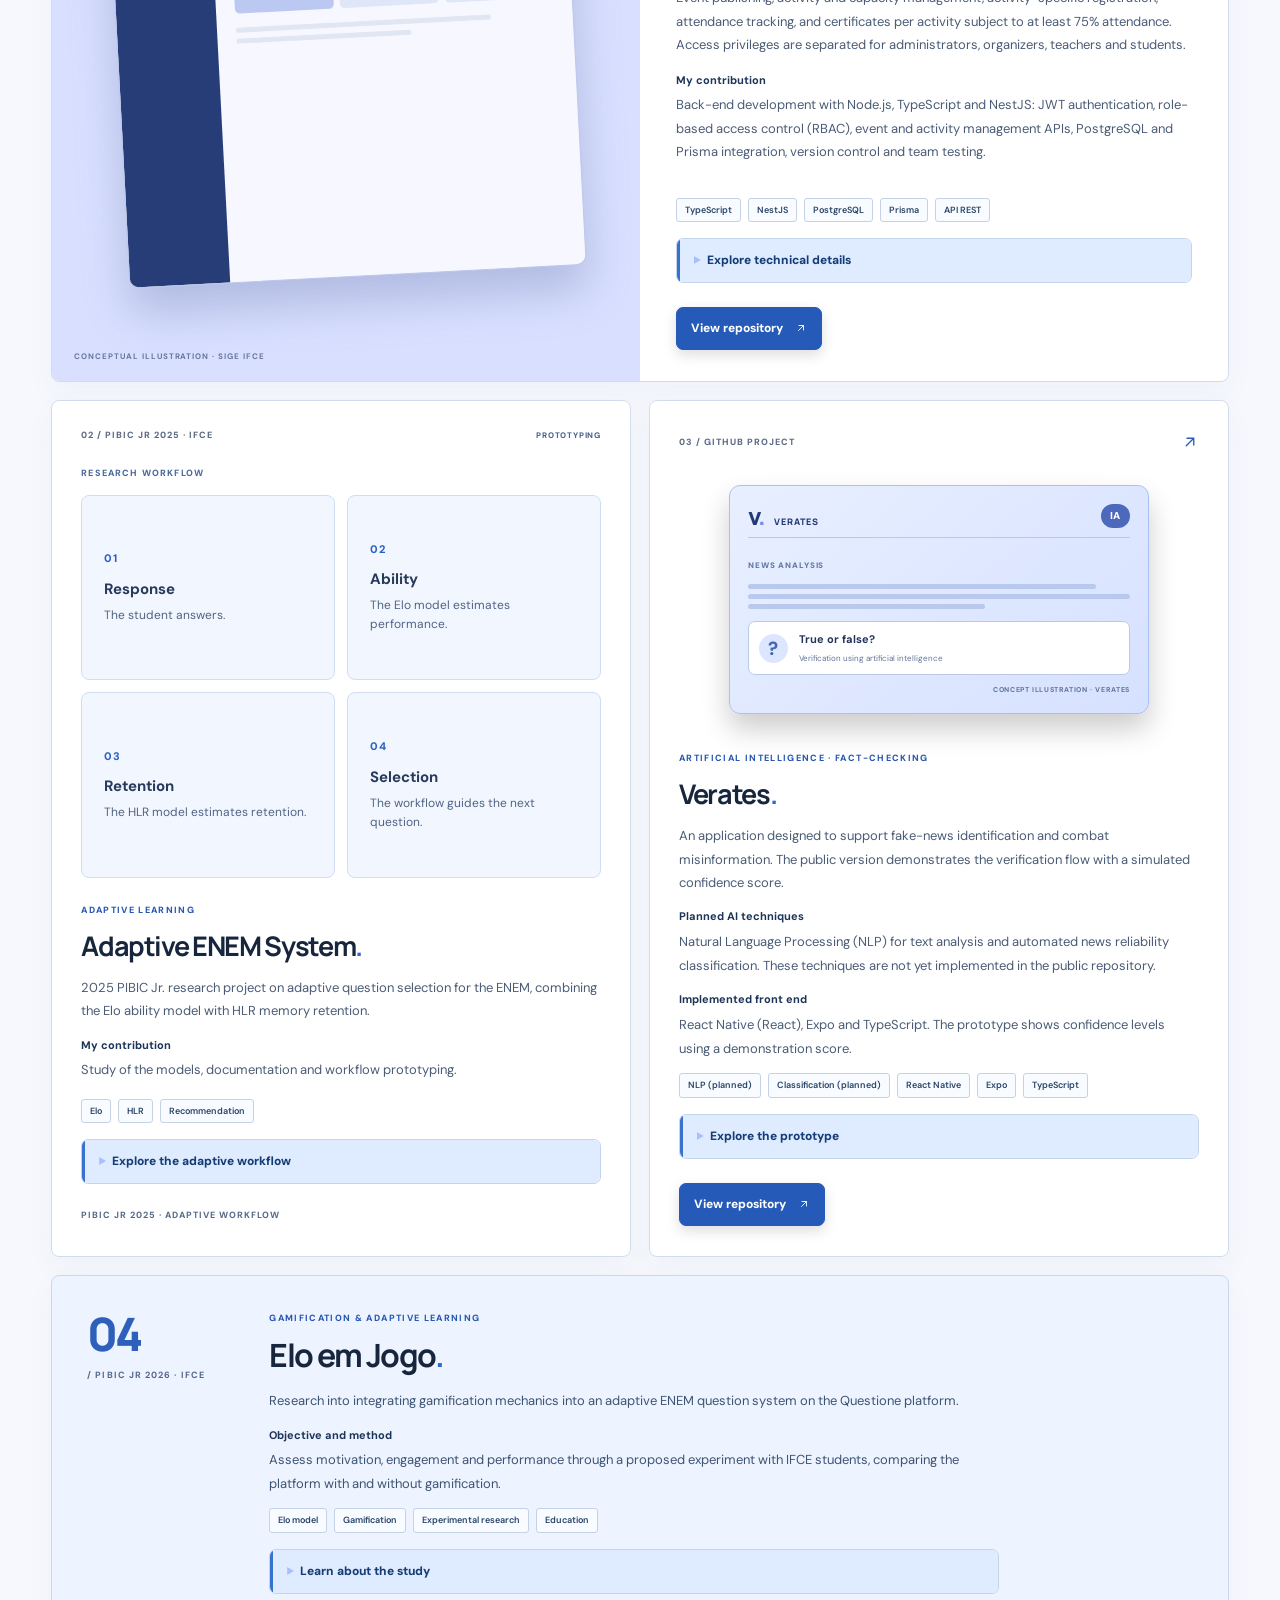
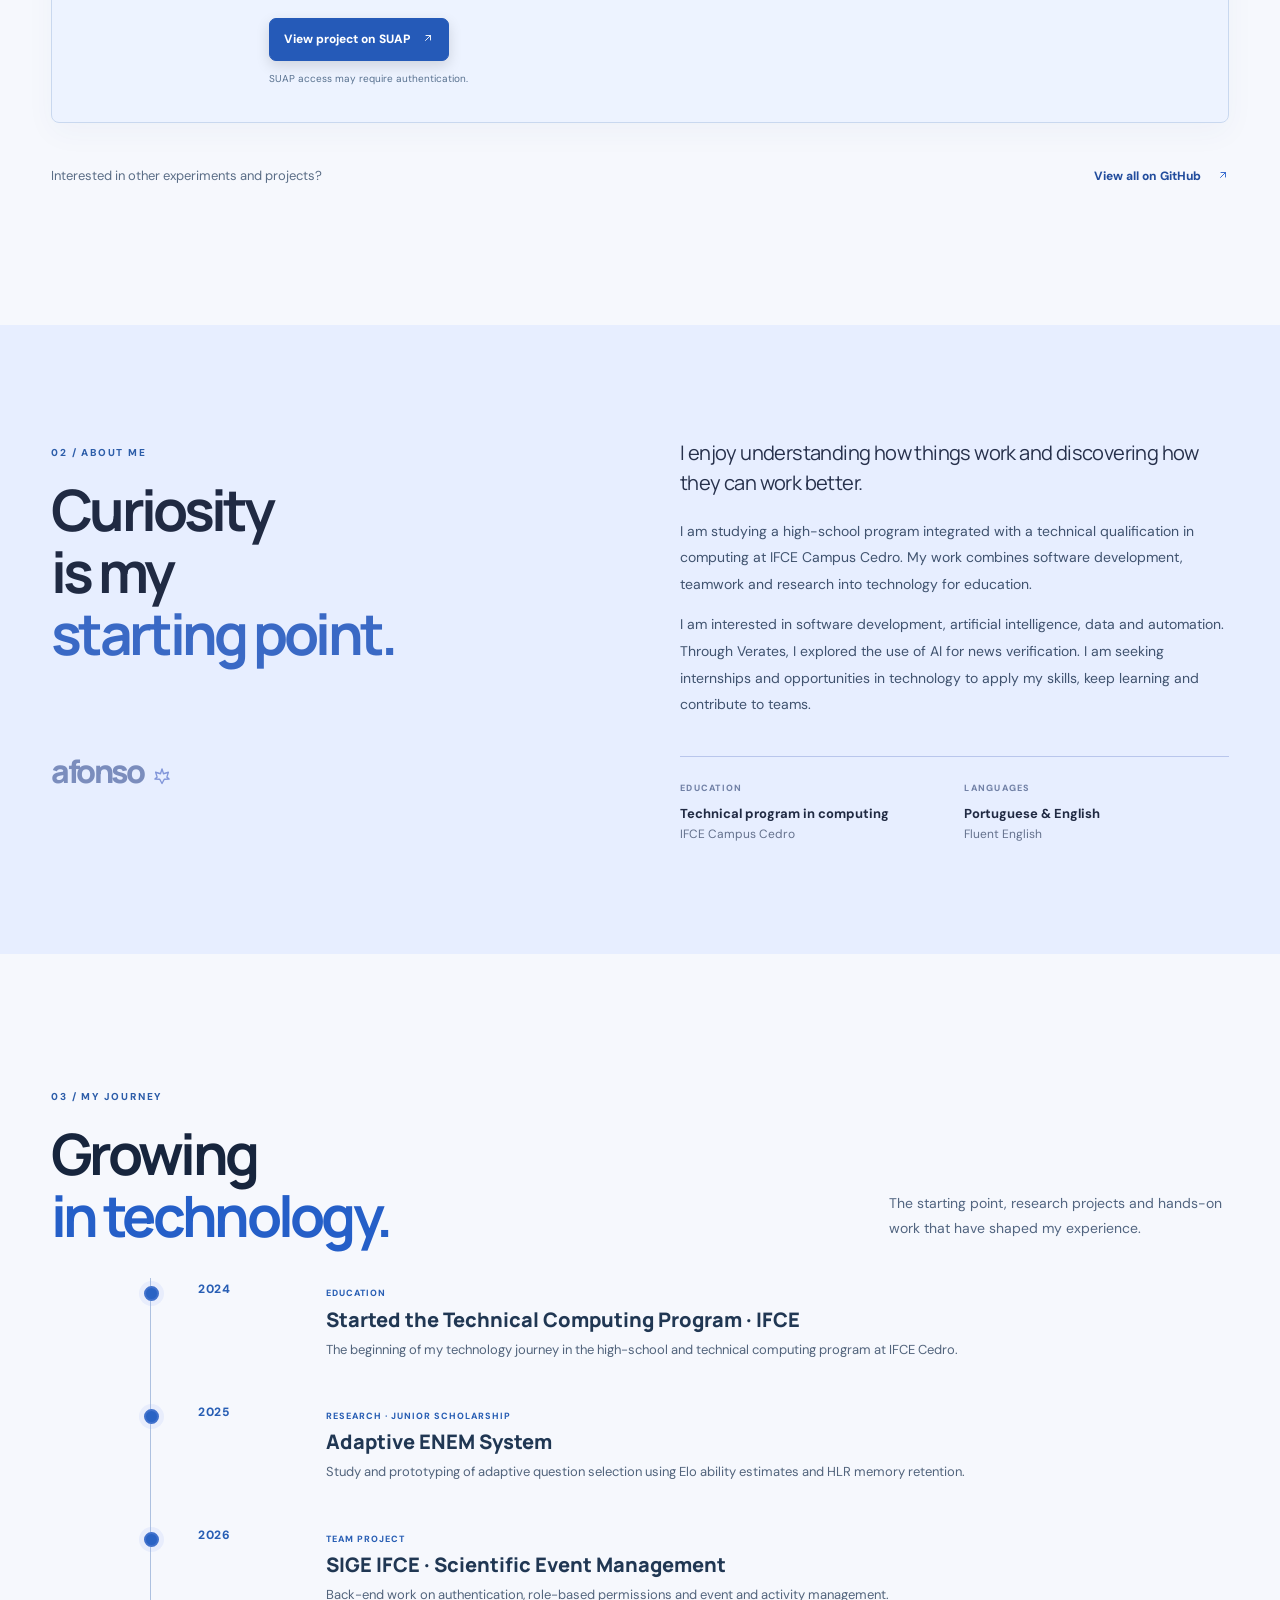
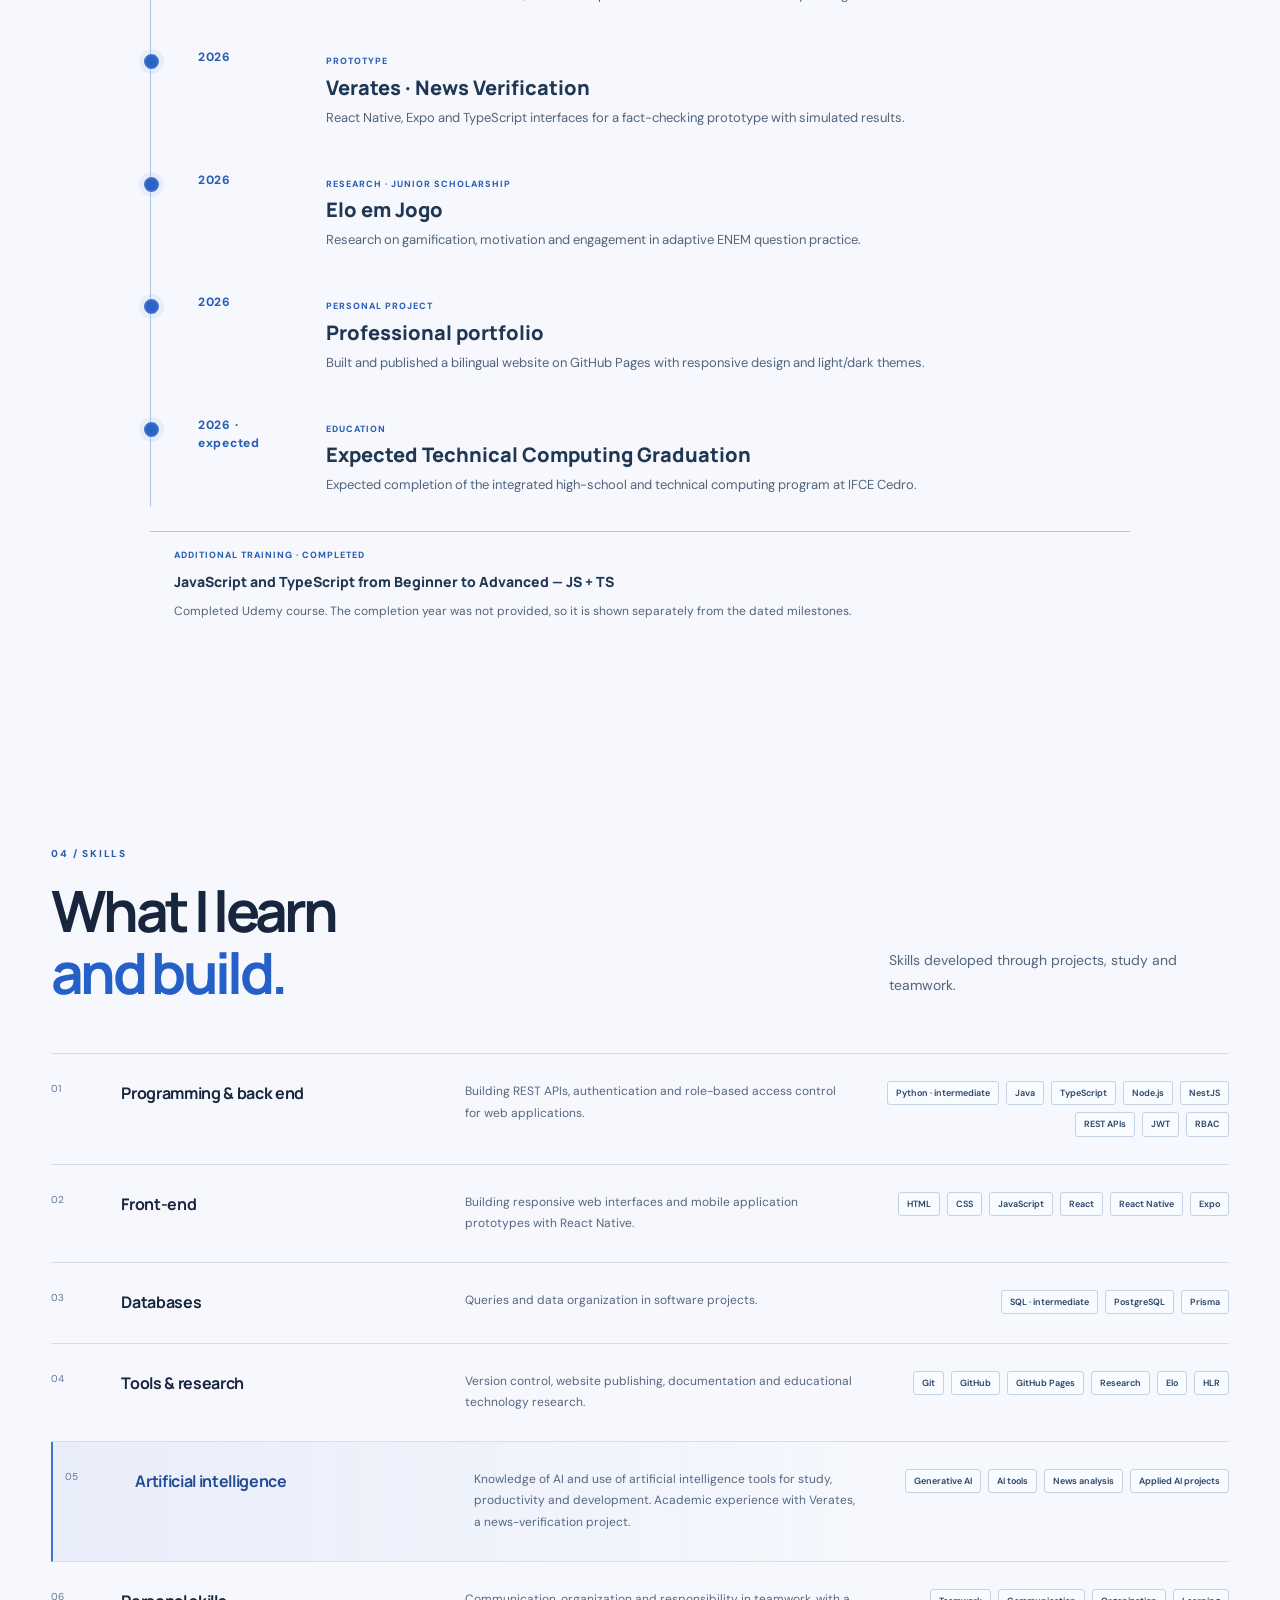
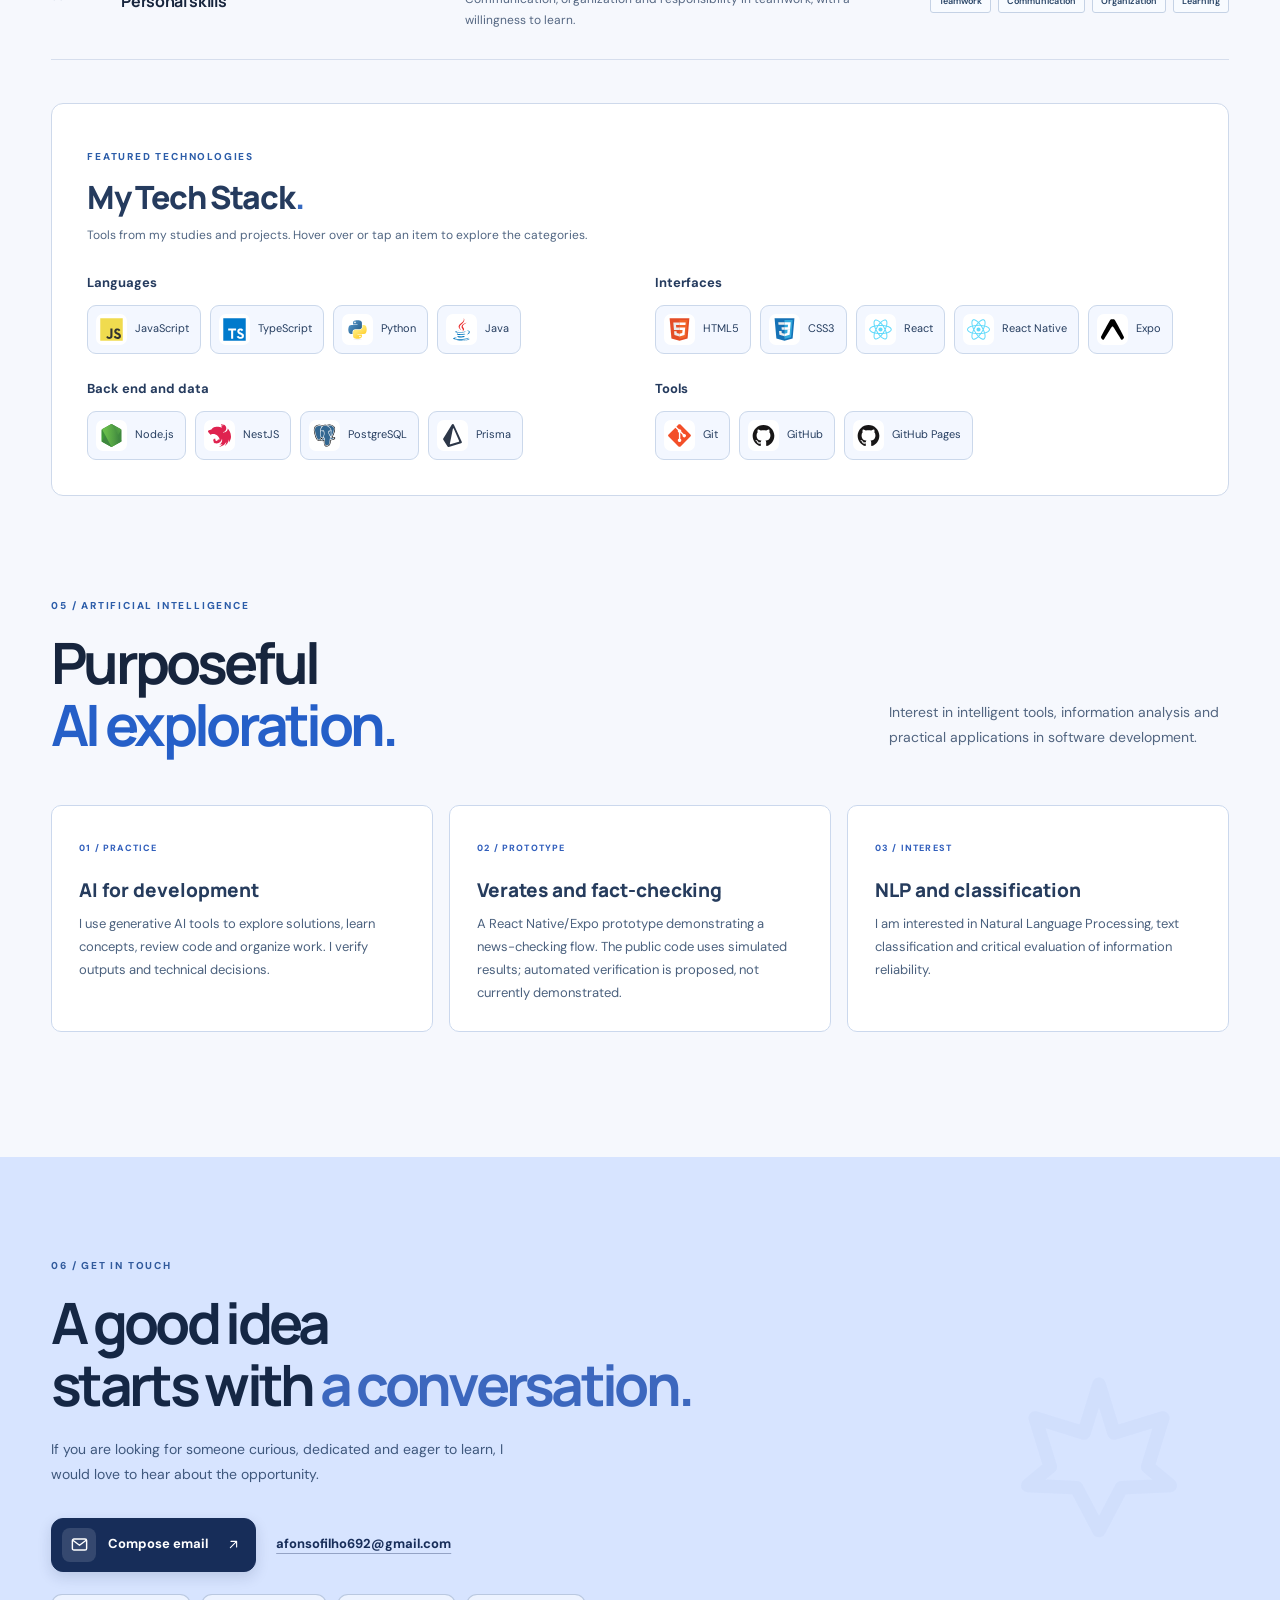
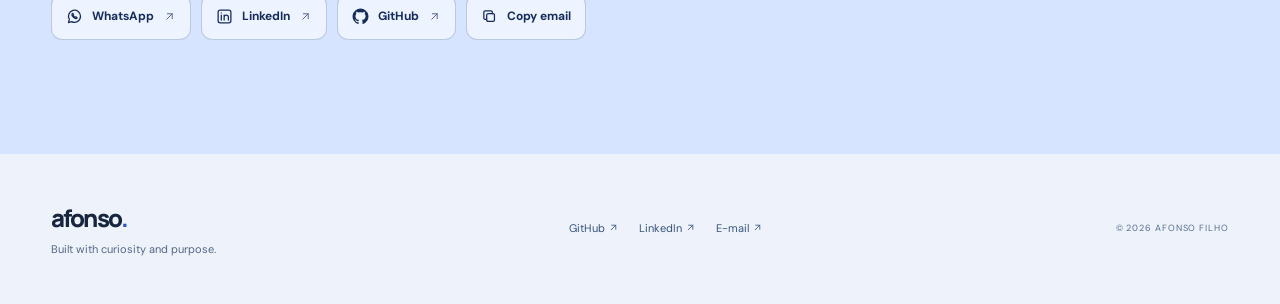
==== commit 368b823d: "Anima indicador de disponibilidade" ====
--- a/en.html
+++ b/en.html
@@ -41,7 +41,7 @@
     })();
   </script>
   <link rel="stylesheet" href="./style.css">
-  <link rel="stylesheet" href="./theme-responsive.css?v=20261120-icons2">
+  <link rel="stylesheet" href="./theme-responsive.css?v=20261120-availability">
   <link rel="stylesheet" href="./contact-timeline.css?v=20261120-icons2">
   <script src="./script.js?v=20261120-icons2" defer></script>
 </head>
--- a/theme-responsive.css
+++ b/theme-responsive.css
@@ -1554,3 +1554,31 @@
 .theme-icon svg { display: block; width: 19px; height: 19px; }
 .theme-moon, [data-theme="light"] .theme-sun { display: none !important; }
 [data-theme="light"] .theme-moon { display: block !important; }
+
+/* Consistent vector icons for links, controls and decorative marks. */
+.ui-icon { display: inline-block; width: 1em; height: 1em; flex: none; vertical-align: -0.14em; }
+.nav-contact .ui-icon, .project-link .ui-icon, .text-link .ui-icon, .footer-links .ui-icon, .visual-bottom .ui-icon { width: 1em; height: 1em; }
+.hero-actions .cta-symbol .ui-icon, .back-to-top .ui-icon { width: 1em; height: 1em; }
+.ticker-inner i .ui-icon, .about-signature .ui-icon { width: 1em; height: 1em; }
+.contact-section .contact-symbol .ui-icon { width: 1em; height: 1em; }
+
+/* A gentle availability indicator, disabled for reduced-motion preferences. */
+@media (prefers-reduced-motion: no-preference) {
+  .hero-copy .work-availability {
+    animation: portfolio-hero-appear .65s cubic-bezier(.2,.7,.2,1) both;
+  }
+  .hero-copy .availability-pulse::after {
+    content: "";
+    position: absolute;
+    inset: -3px;
+    border-radius: 50%;
+    border: 1px solid #8bd4ad;
+    pointer-events: none;
+    animation: availability-ripple 3.4s ease-out infinite;
+  }
+  :root[data-theme="light"] .hero-copy .availability-pulse::after { border-color: #26885d; }
+  @keyframes availability-ripple {
+    0%, 12% { transform: scale(.75); opacity: .55; }
+    60%, 100% { transform: scale(2); opacity: 0; }
+  }
+}
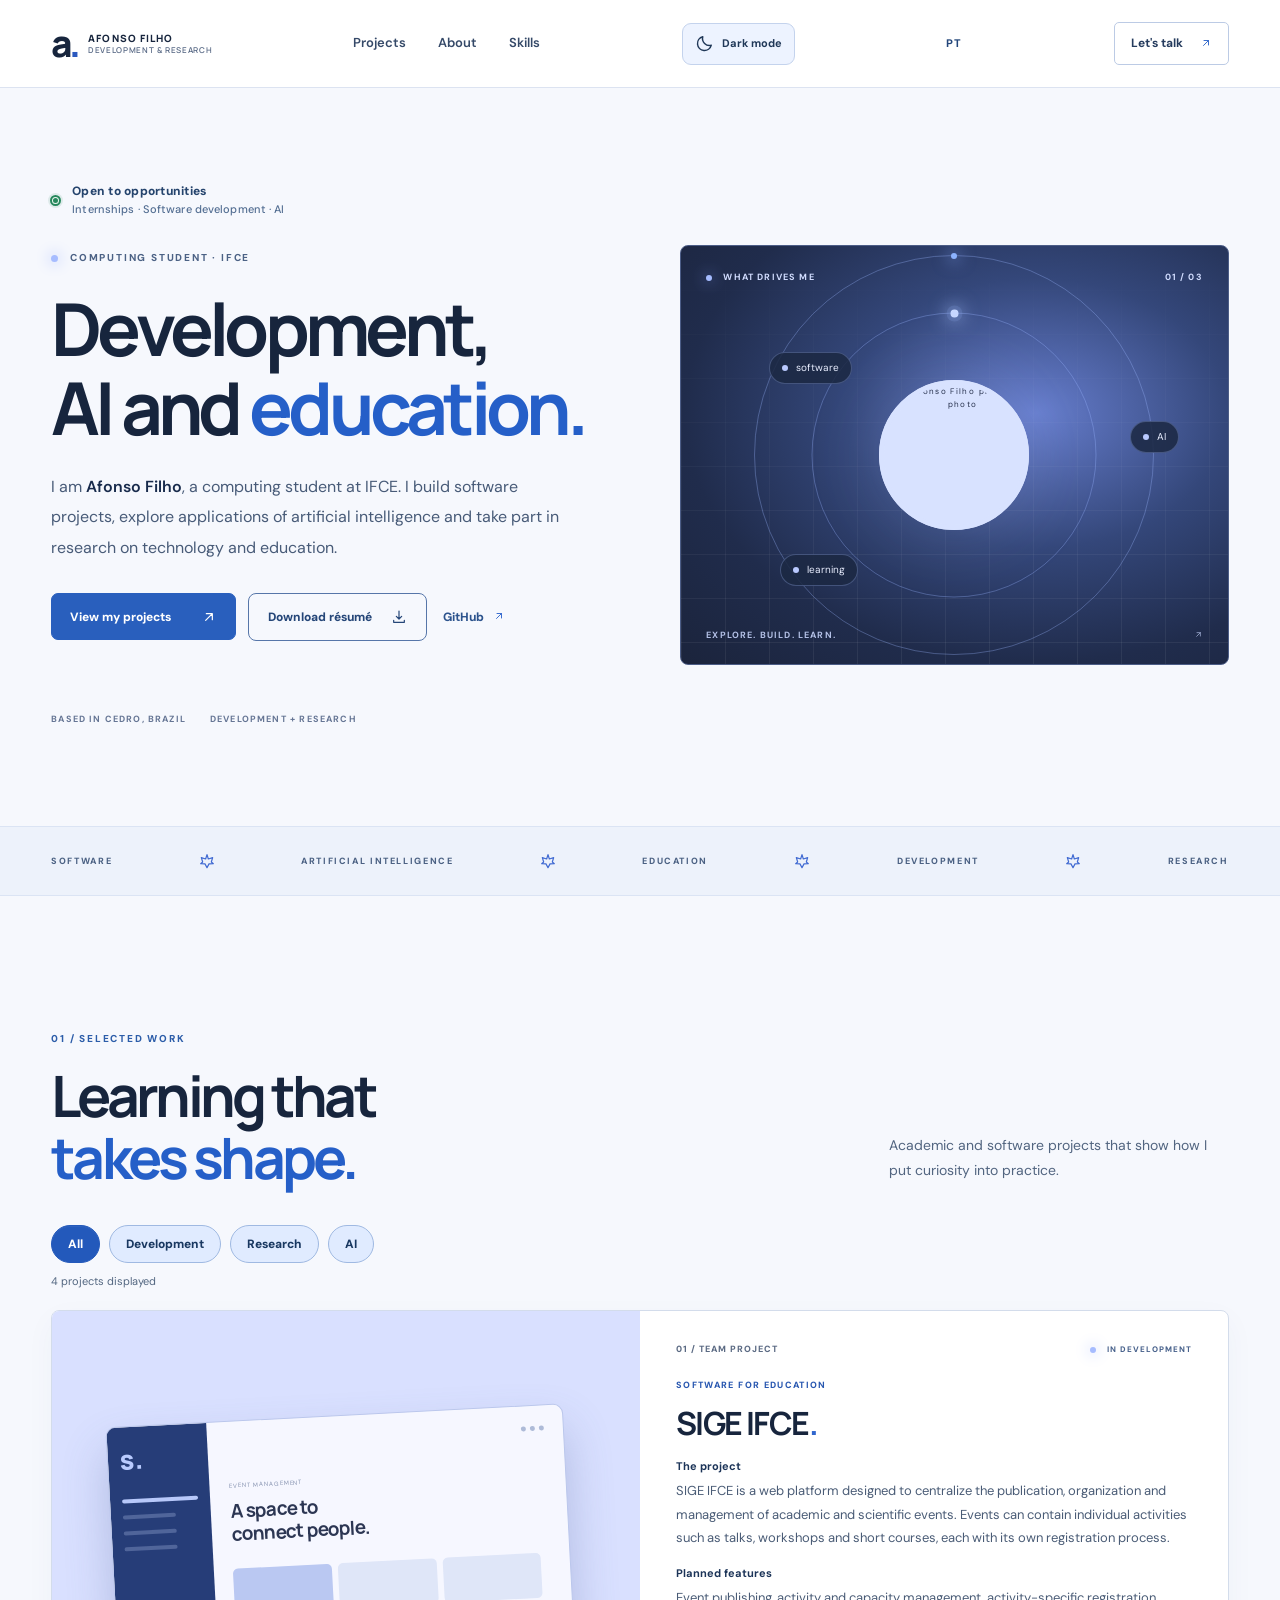
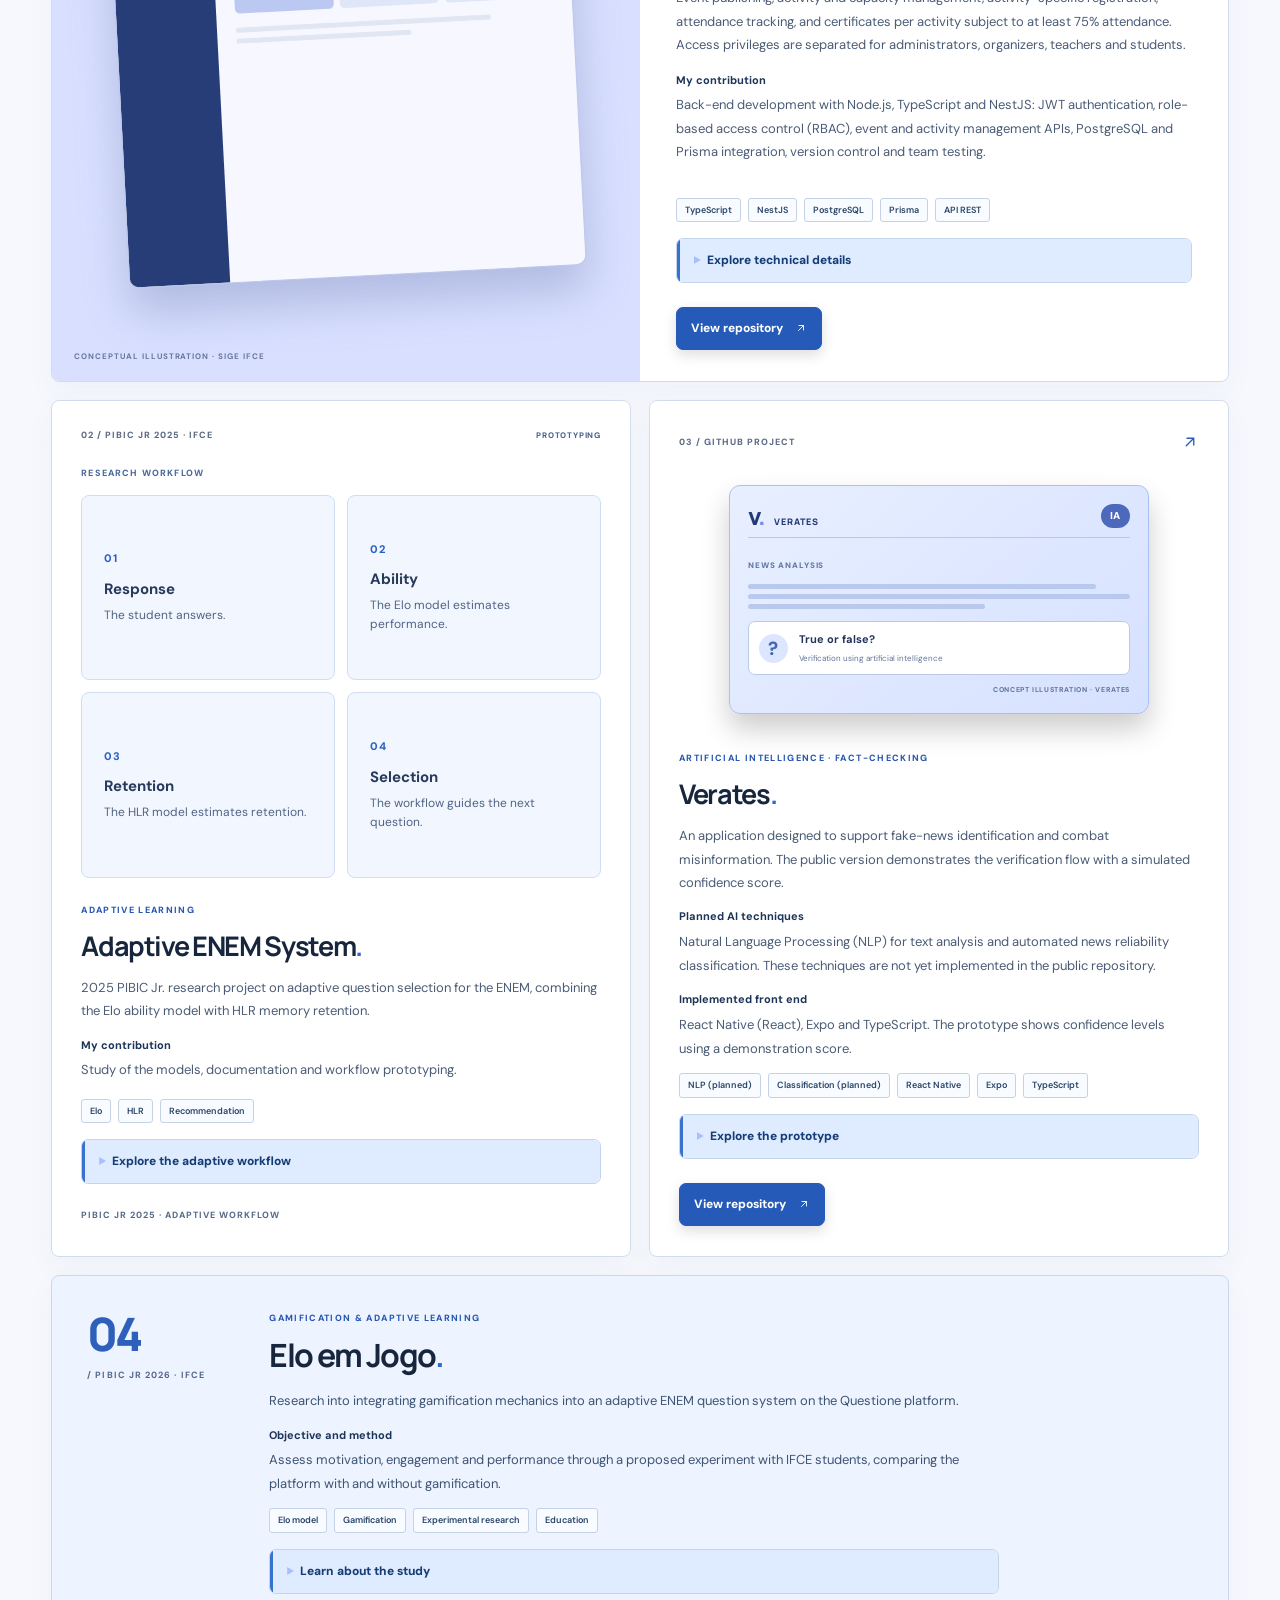
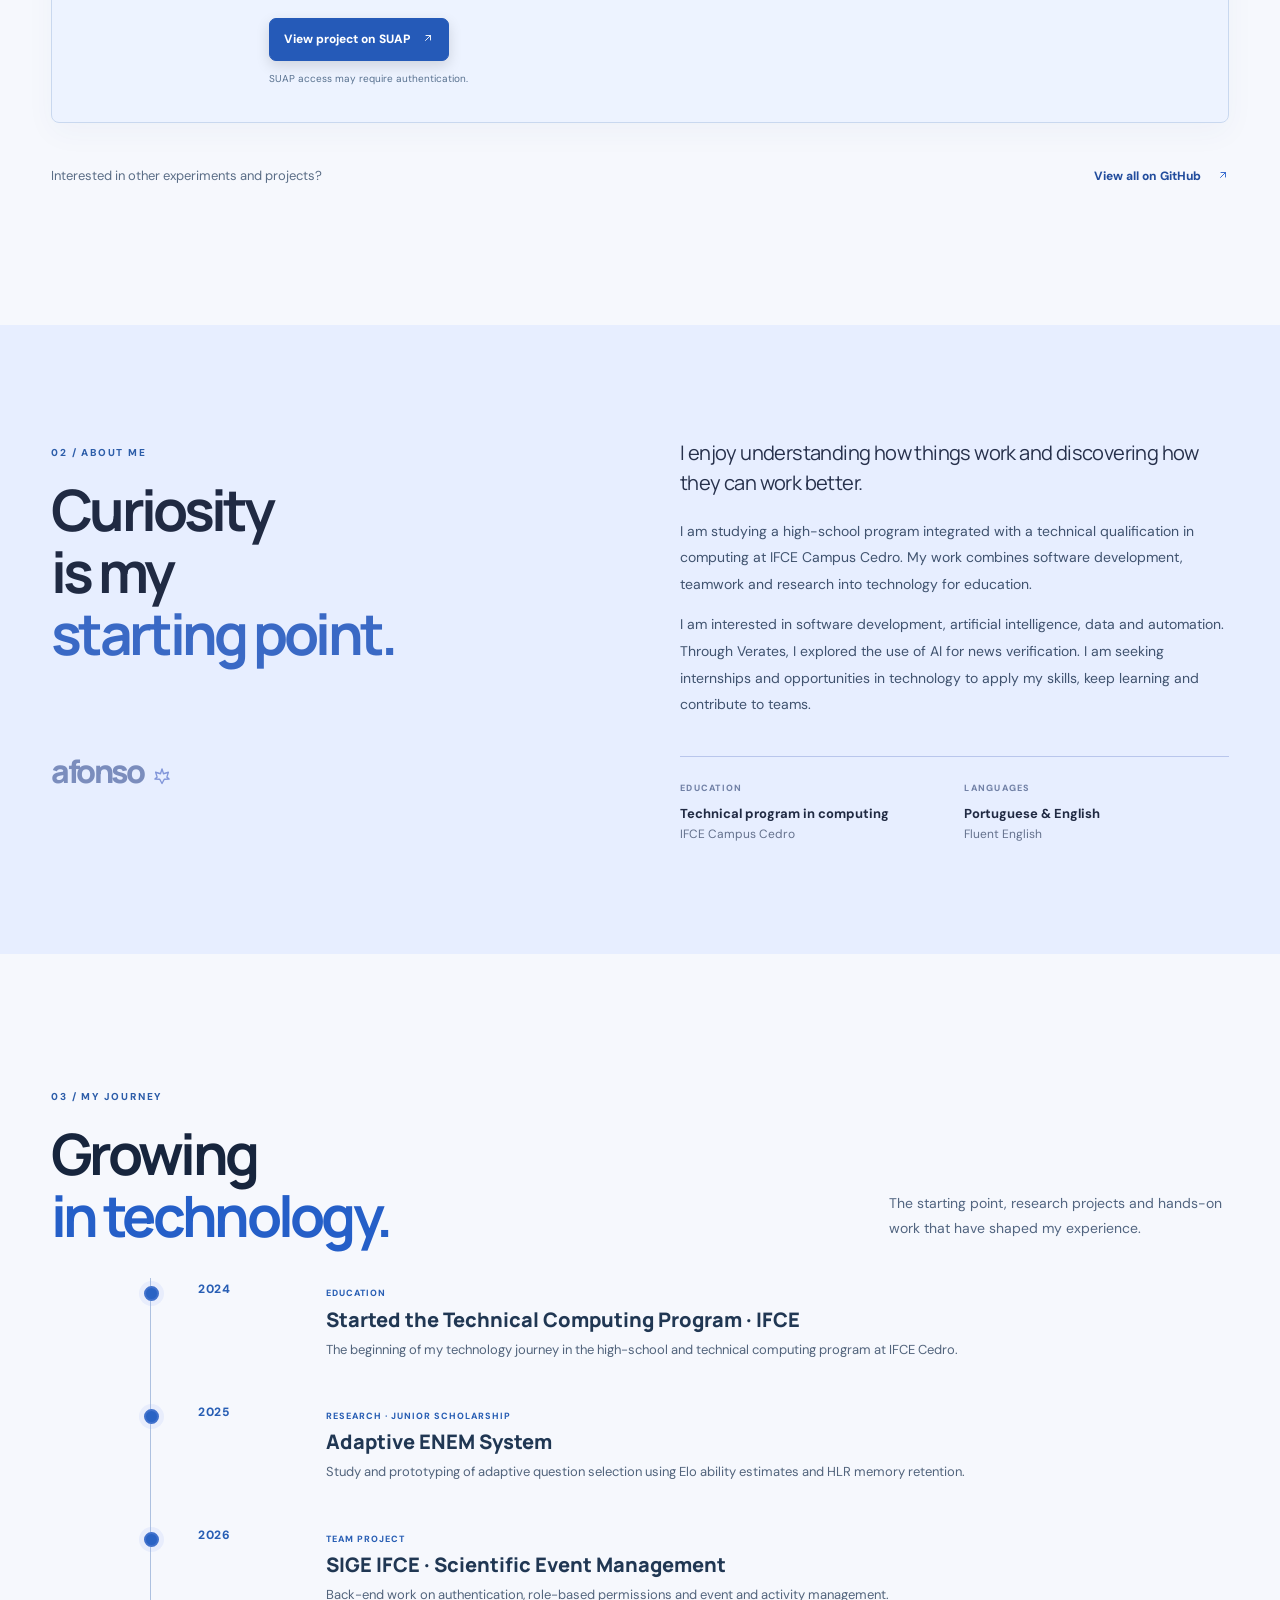
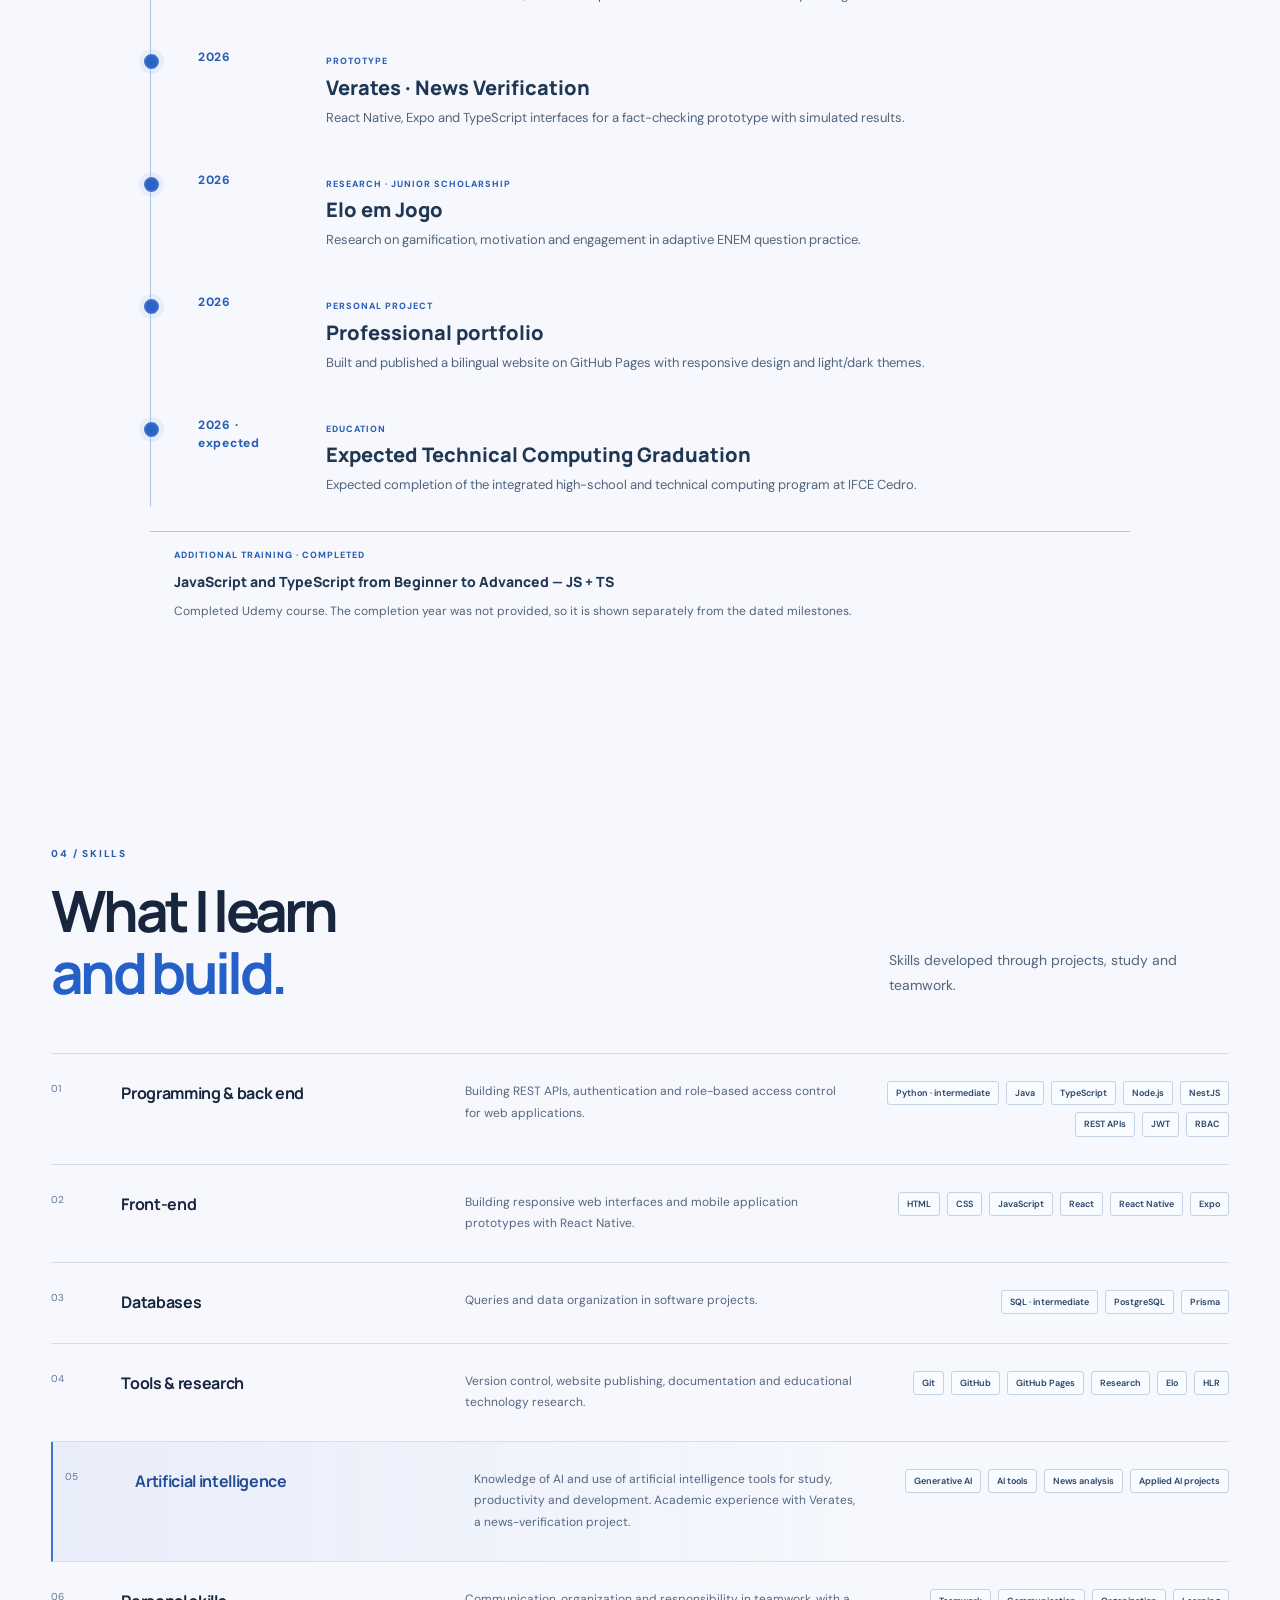
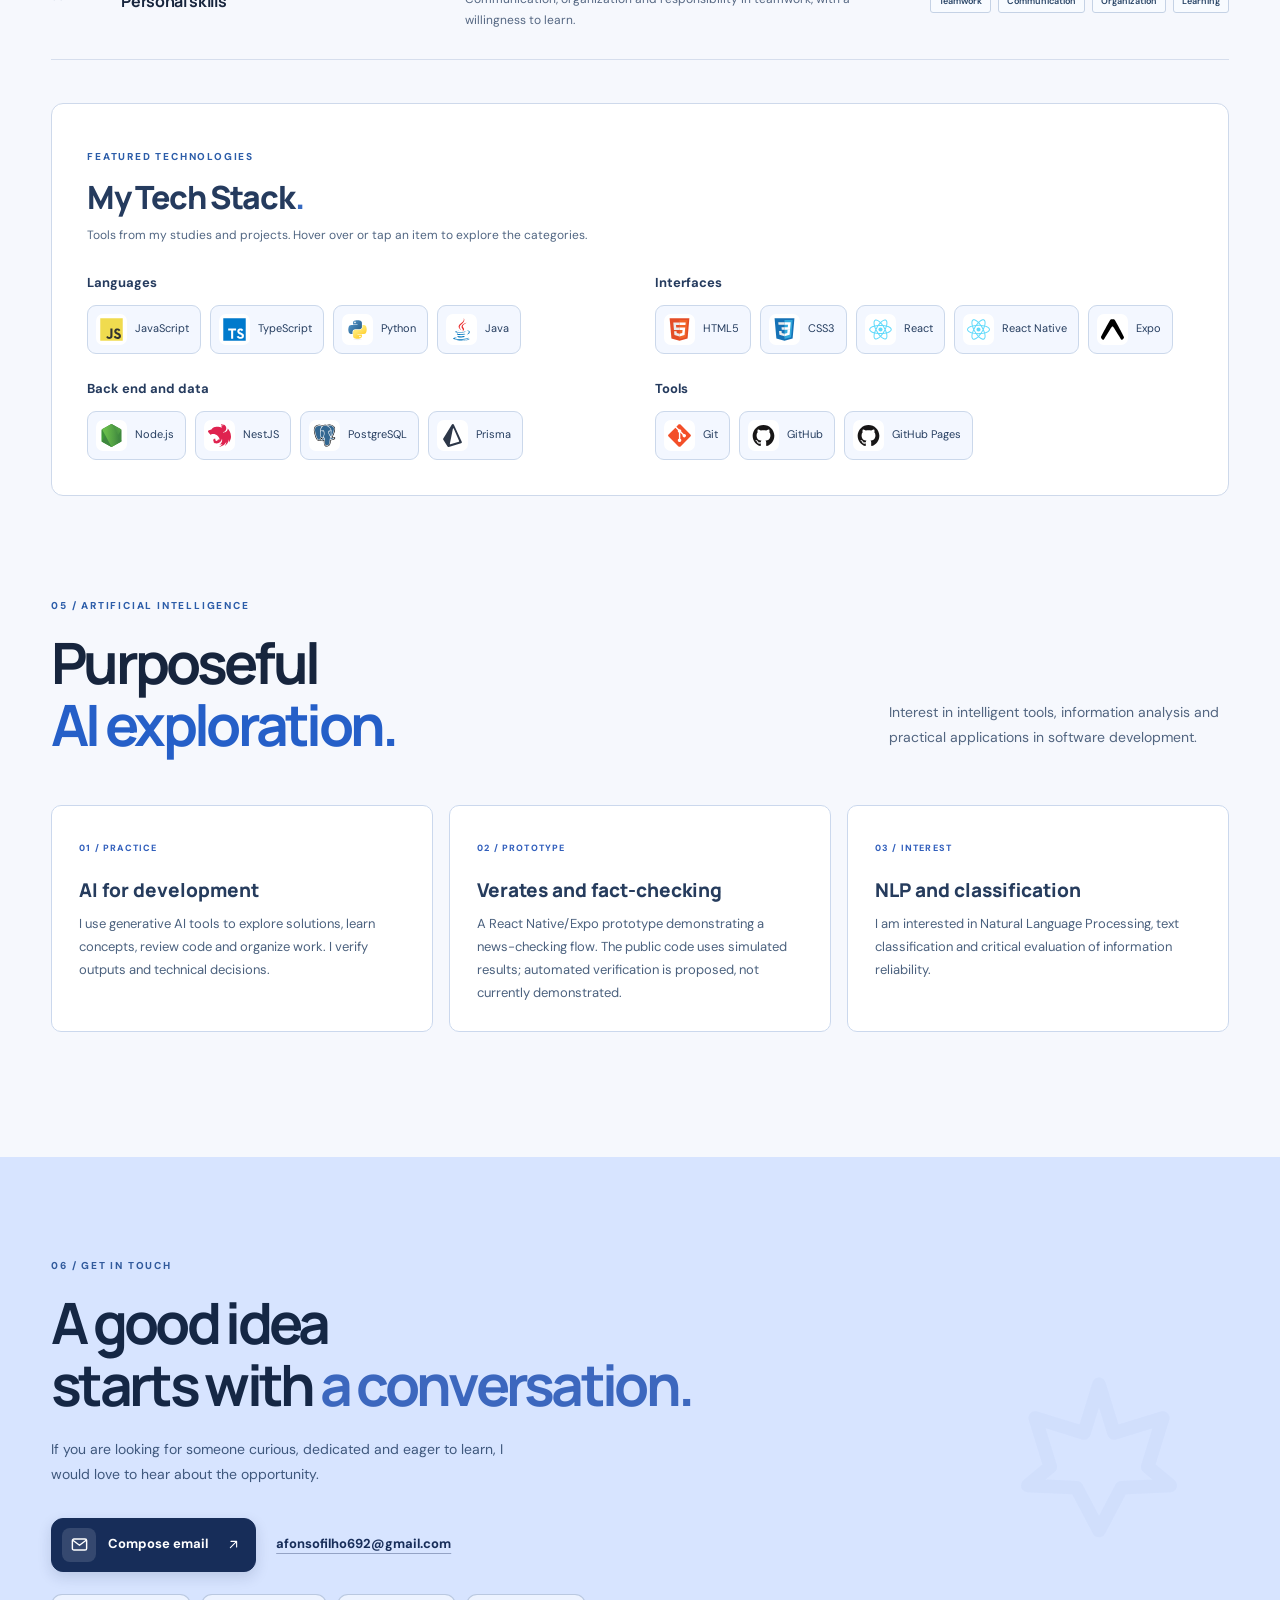
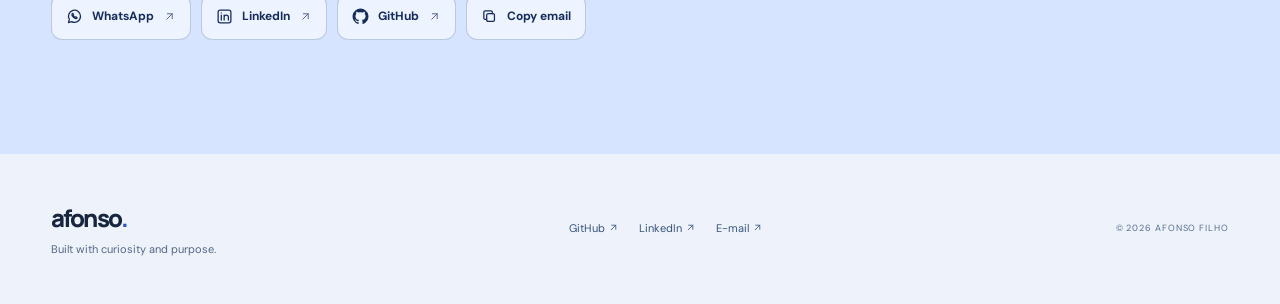
==== commit b8558026: "Destaca o pulso de disponibilidade" ====
--- a/en.html
+++ b/en.html
@@ -41,7 +41,7 @@
     })();
   </script>
   <link rel="stylesheet" href="./style.css">
-  <link rel="stylesheet" href="./theme-responsive.css?v=20261120-availability">
+  <link rel="stylesheet" href="./theme-responsive.css?v=20261120-pulse2">
   <link rel="stylesheet" href="./contact-timeline.css?v=20261120-icons2">
   <script src="./script.js?v=20261120-icons2" defer></script>
 </head>
--- a/theme-responsive.css
+++ b/theme-responsive.css
@@ -1572,13 +1572,13 @@
     position: absolute;
     inset: -3px;
     border-radius: 50%;
-    border: 1px solid #8bd4ad;
+    border: 2px solid #8bd4ad;
     pointer-events: none;
-    animation: availability-ripple 3.4s ease-out infinite;
+    animation: availability-ripple 2.8s ease-out infinite;
   }
   :root[data-theme="light"] .hero-copy .availability-pulse::after { border-color: #26885d; }
   @keyframes availability-ripple {
-    0%, 12% { transform: scale(.75); opacity: .55; }
-    60%, 100% { transform: scale(2); opacity: 0; }
-  }
-}
+    0%, 12% { transform: scale(.8); opacity: .9; }
+    75%, 100% { transform: scale(2.4); opacity: 0; }
+  }
+}
